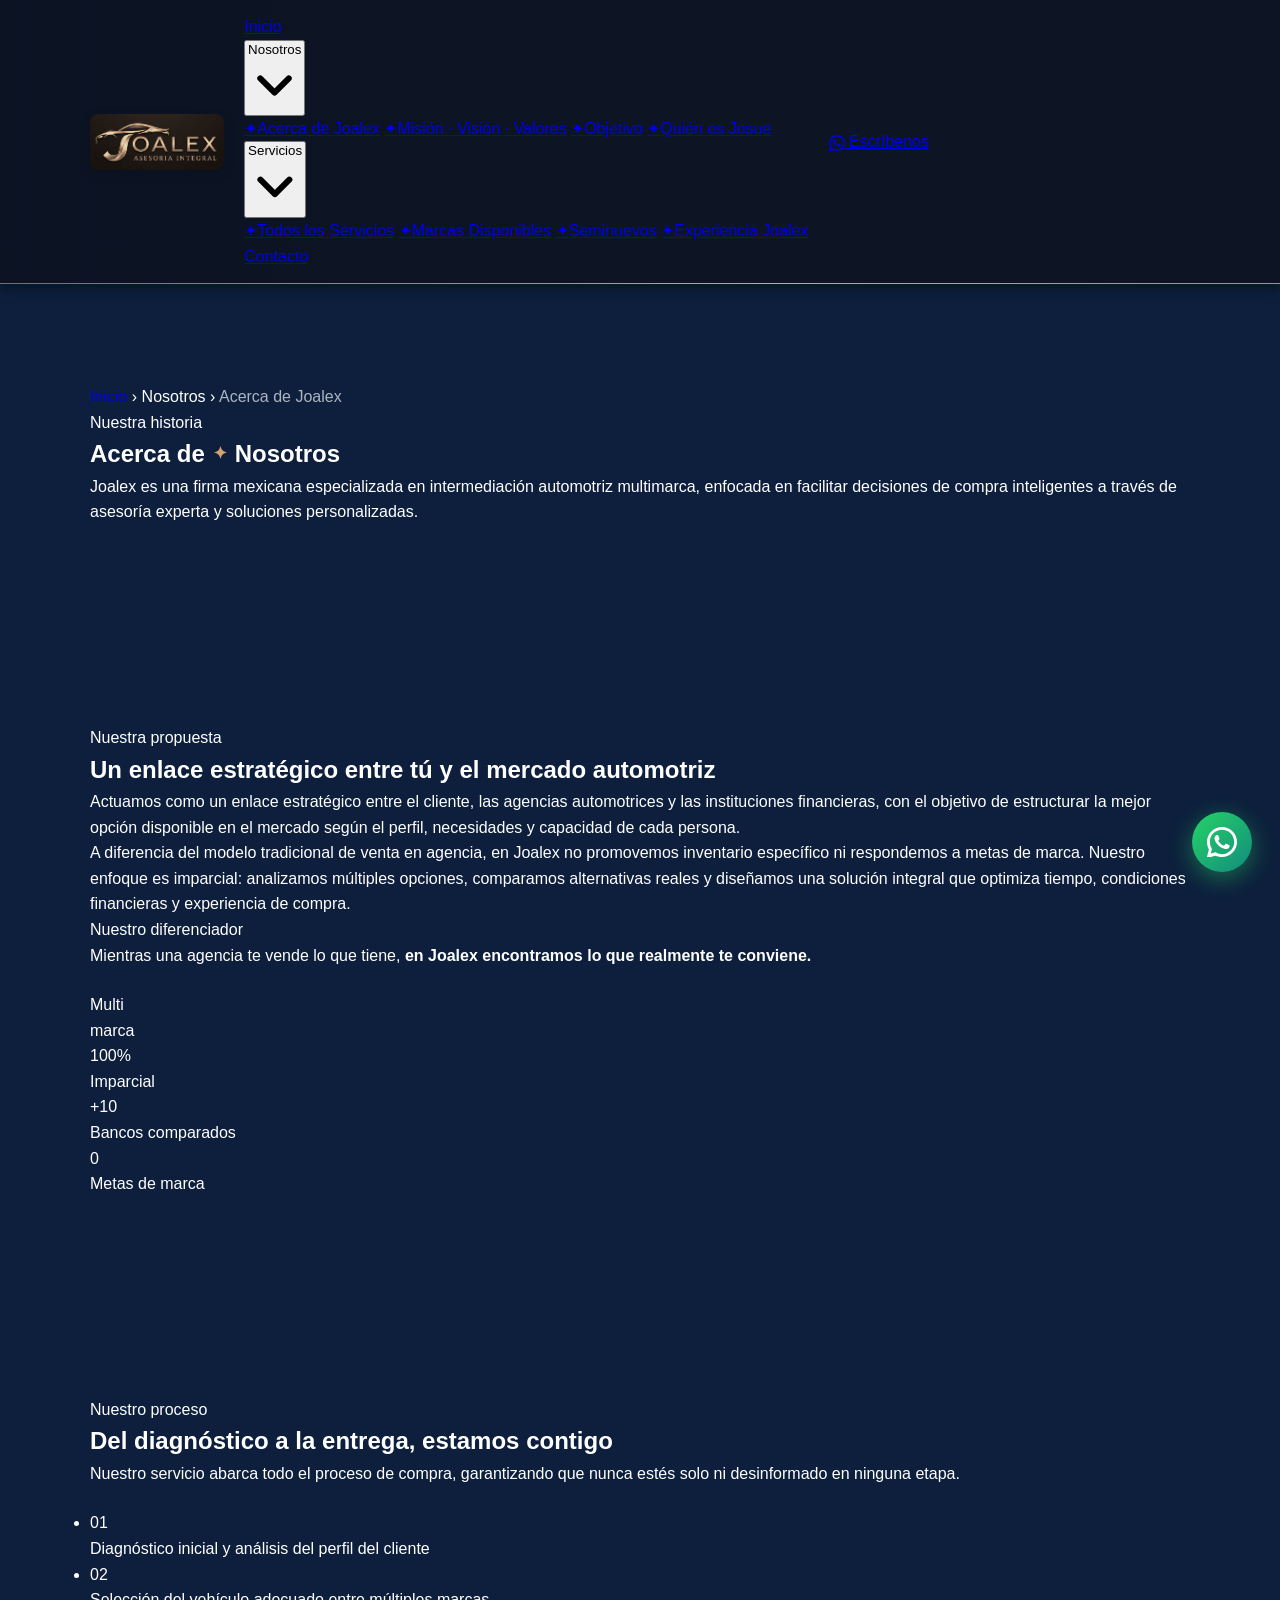
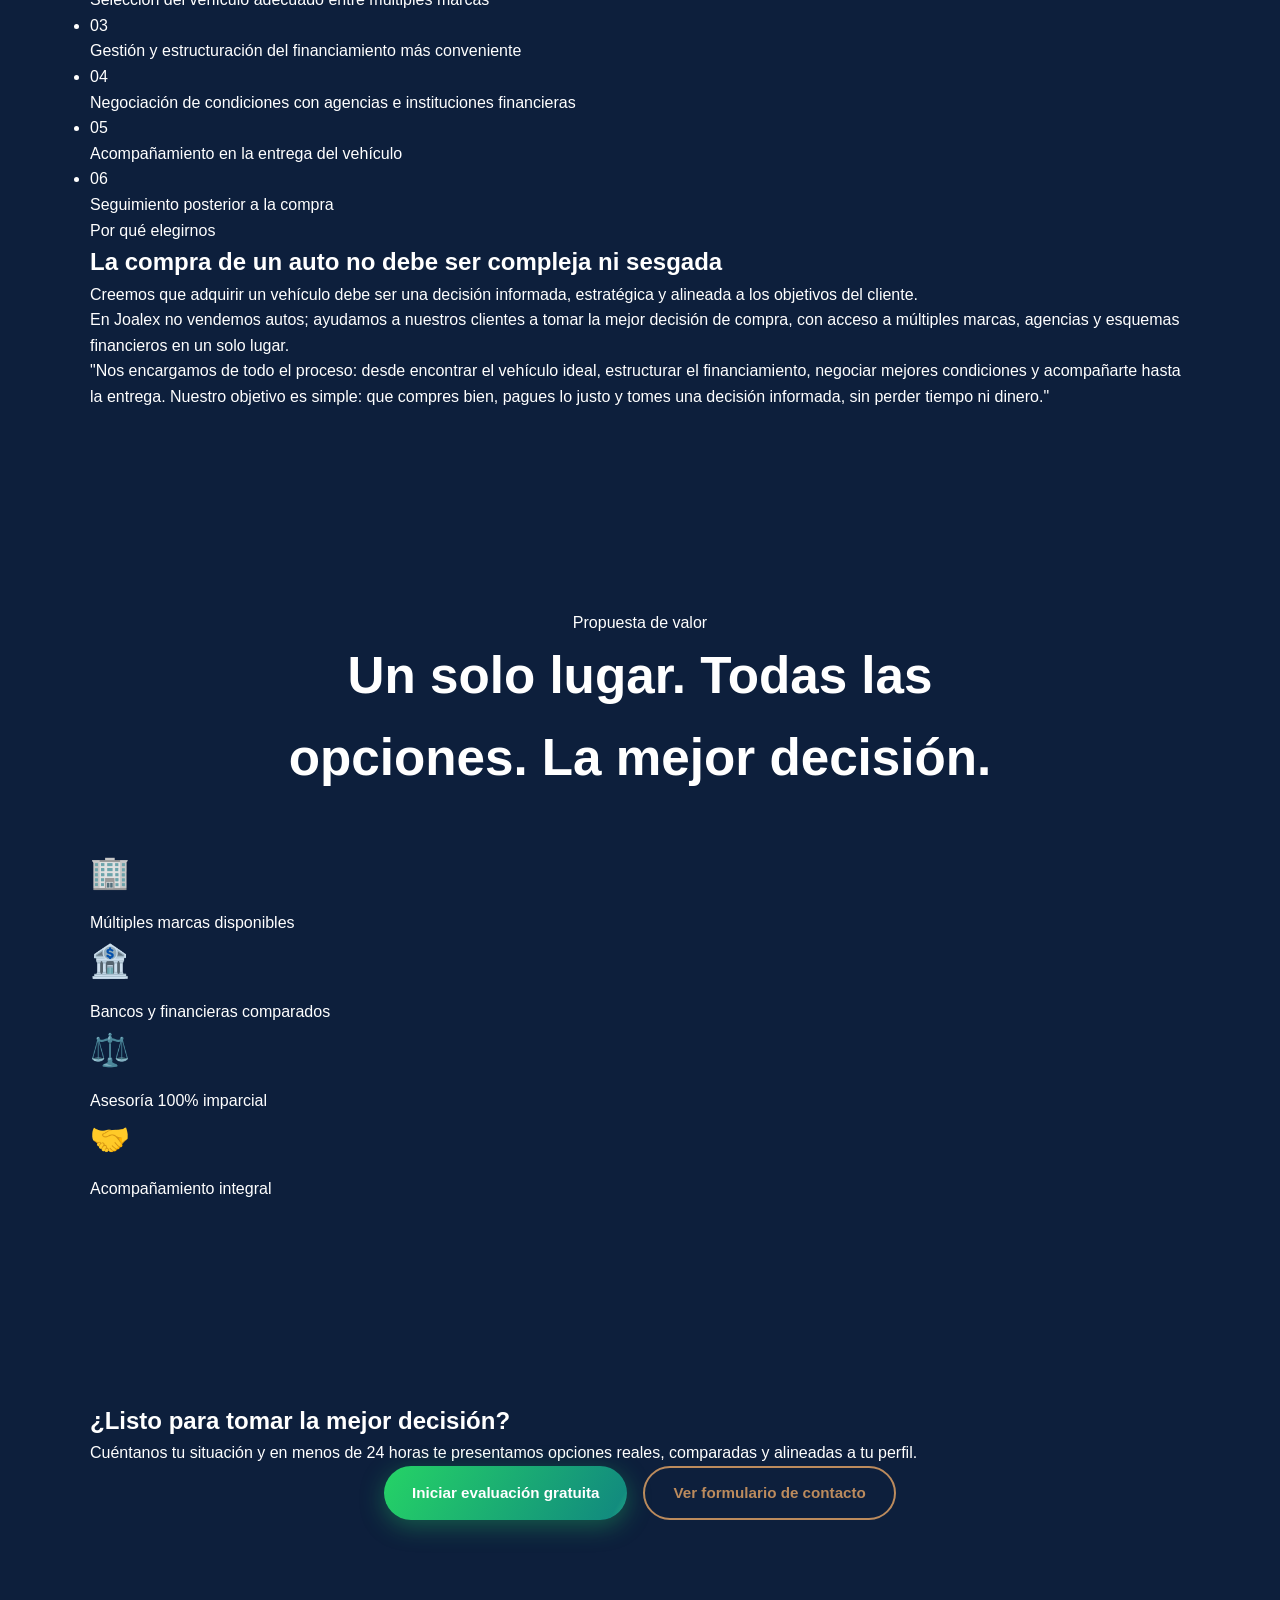
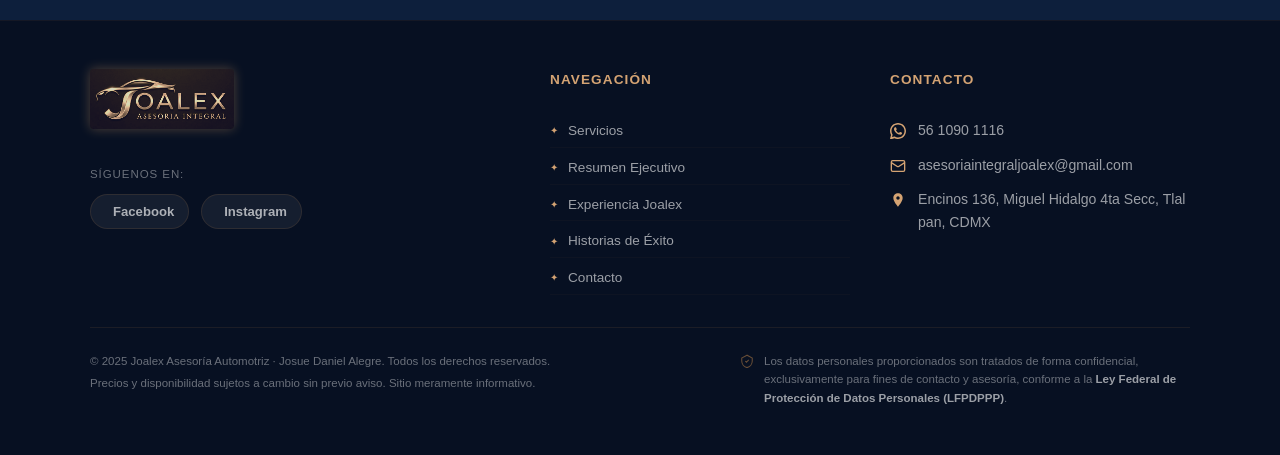
==== acerca-de.html @ 77e28020 "Versión 8" ====
﻿<!DOCTYPE html>
<html lang="es">
<head>
  <meta charset="UTF-8" />
  <meta name="viewport" content="width=device-width, initial-scale=1.0" />
  <title>Acerca de Joalex — Asesoría Automotriz Multimarca en México</title>
  <meta name="description" content="Conoce a Joalex, firma mexicana especializada en intermediación automotriz multimarca. Asesoría experta, imparcial y personalizada para comprar el auto que realmente te conviene." />
  <link rel="preconnect" href="https://fonts.googleapis.com" />
  <link rel="preconnect" href="https://fonts.gstatic.com" crossorigin />
  <link href="https://fonts.googleapis.com/css2?family=Outfit:wght@300;400;500;600;700;800;900&family=Playfair+Display:ital,wght@0,700;0,800;1,700&display=swap" rel="stylesheet" />
    <meta http-equiv="Content-Security-Policy" content="default-src 'self'; script-src 'self' 'unsafe-inline' https://fonts.googleapis.com; style-src 'self' 'unsafe-inline' https://fonts.googleapis.com; font-src 'self' https://fonts.gstatic.com; img-src 'self' data: https://wa.me https://*.fbcdn.net https://cdn.simpleicons.org; connect-src 'self' https://wa.me; frame-src 'self' https://www.google.com https://maps.google.com;">
  <meta http-equiv="X-Frame-Options" content="DENY">
  <meta http-equiv="X-Content-Type-Options" content="nosniff">
  <meta name="referrer" content="strict-origin-when-cross-origin">
  <link rel="stylesheet" href="style.css" />
  
</head>
<body>

  <!-- ===================== HEADER ===================== -->
  <header class="header">
    <div class="header-inner container">
      <div class="logo">
        <a href="index.html" class="header-logo-link">
          <img src="Logo.jpeg" alt="JOALEX Asesoría Integral" width="120" height="80"
            style="height: 56px; width: auto; object-fit: contain; display: block; filter: sepia(1) hue-rotate(-15deg) saturate(1.2) brightness(0.85) drop-shadow(0 0 4px rgba(188,139,93,0.5));"
            loading="lazy">
        </a>
      </div>
      <nav class="main-nav" id="mainNav" aria-label="Navegación principal">
        <a href="index.html" class="nav-link">Inicio</a>
        <div class="nav-dropdown-wrap">
          <button class="nav-link nav-dropdown-btn" aria-expanded="false" aria-haspopup="true">
            Nosotros <svg class="nav-arrow" viewBox="0 0 24 24" fill="none" stroke="currentColor" stroke-width="2.5" stroke-linecap="round" stroke-linejoin="round" aria-hidden="true"><polyline points="6 9 12 15 18 9"/></svg>
          </button>
          <div class="nav-dropdown-menu" role="menu">
            <a href="acerca-de.html"     class="nav-dropdown-item" role="menuitem"><span class="nav-drop-icon">✦</span>Acerca de Joalex</a>
            <a href="mision-vision.html" class="nav-dropdown-item" role="menuitem"><span class="nav-drop-icon">✦</span>Misión · Visión · Valores</a>
            <a href="objetivo.html"      class="nav-dropdown-item" role="menuitem"><span class="nav-drop-icon">✦</span>Objetivo</a>
            <a href="index.html#resumen" class="nav-dropdown-item" role="menuitem"><span class="nav-drop-icon">✦</span>Quién es Josue</a>
          </div>
        </div>
        <div class="nav-dropdown-wrap">
          <button class="nav-link nav-dropdown-btn" aria-expanded="false" aria-haspopup="true">
            Servicios <svg class="nav-arrow" viewBox="0 0 24 24" fill="none" stroke="currentColor" stroke-width="2.5" stroke-linecap="round" stroke-linejoin="round" aria-hidden="true"><polyline points="6 9 12 15 18 9"/></svg>
          </button>
          <div class="nav-dropdown-menu" role="menu">
            <a href="servicios.html"        class="nav-dropdown-item" role="menuitem"><span class="nav-drop-icon">✦</span>Todos los Servicios</a>
            <a href="index.html#marcas"     class="nav-dropdown-item" role="menuitem"><span class="nav-drop-icon">✦</span>Marcas Disponibles</a>
            <a href="index.html#seminuevos" class="nav-dropdown-item" role="menuitem"><span class="nav-drop-icon">✦</span>Seminuevos</a>
            <a href="index.html#experiencia"class="nav-dropdown-item" role="menuitem"><span class="nav-drop-icon">✦</span>Experiencia Joalex</a>
          </div>
        </div>
        <a href="servicios.html#contacto" class="nav-link">Contacto</a>
      </nav>
      <a href="https://wa.me/5215610901116?text=Hola%20Josue,%20quiero%20informes%20de%20un%20auto" class="header-wa-cta" target="_blank" rel="noopener noreferrer">
        <svg viewBox="0 0 24 24" fill="currentColor" style="width:16px;height:16px;flex-shrink:0;"><path d="M17.472 14.382c-.297-.149-1.758-.867-2.03-.967-.273-.099-.471-.148-.67.15-.197.297-.767.966-.94 1.164-.173.199-.347.223-.644.075-.297-.15-1.255-.463-2.39-1.475-.883-.788-1.48-1.761-1.653-2.059-.173-.297-.018-.458.13-.606.134-.133.298-.347.446-.52.149-.174.198-.298.298-.497.099-.198.05-.371-.025-.52-.075-.149-.669-1.612-.916-2.207-.242-.579-.487-.5-.669-.51-.173-.008-.371-.01-.57-.01-.198 0-.52.074-.792.372-.272.297-1.04 1.016-1.04 2.479 0 1.462 1.065 2.875 1.213 3.074.149.198 2.096 3.2 5.077 4.487.709.306 1.262.489 1.694.625.712.227 1.36.195 1.871.118.571-.085 1.758-.719 2.006-1.413.248-.694.248-1.289.173-1.413-.074-.124-.272-.198-.57-.347z"/><path d="M12 0C5.373 0 0 5.373 0 12c0 2.123.557 4.116 1.532 5.845L.057 23.57a.75.75 0 0 0 .916.916l5.733-1.474A11.953 11.953 0 0 0 12 24c6.627 0 12-5.373 12-12S18.627 0 12 0zm0 21.75a9.713 9.713 0 0 1-4.95-1.358l-.355-.212-3.682.946.965-3.568-.232-.368A9.717 9.717 0 0 1 2.25 12C2.25 6.615 6.615 2.25 12 2.25S21.75 6.615 21.75 12 17.385 21.75 12 21.75z"/></svg>
        Escríbenos
      </a>
      <button class="menu-toggle" id="menuToggle" aria-label="Abrir menú" aria-expanded="false"><span></span><span></span><span></span></button>
    </div>
    <nav class="mobile-nav" id="mobileNav" aria-label="Menú móvil">
      <a href="index.html" class="mobile-nav-link">Inicio</a>
      <div class="mobile-accordion">
        <button class="mobile-accordion-btn" onclick="toggleAccordion(this)" aria-expanded="false">Nosotros <span class="mobile-acc-arrow">›</span></button>
        <div class="mobile-accordion-body">
          <a href="acerca-de.html">Acerca de Joalex</a>
          <a href="mision-vision.html">Misión · Visión · Valores</a>
          <a href="objetivo.html">Objetivo</a>
          <a href="index.html#resumen">Quién es Josue</a>
        </div>
      </div>
      <div class="mobile-accordion">
        <button class="mobile-accordion-btn" onclick="toggleAccordion(this)" aria-expanded="false">Servicios <span class="mobile-acc-arrow">›</span></button>
        <div class="mobile-accordion-body">
          <a href="servicios.html">Todos los Servicios</a>
          <a href="index.html#marcas">Marcas Disponibles</a>
          <a href="index.html#seminuevos">Seminuevos</a>
          <a href="index.html#experiencia">Experiencia Joalex</a>
        </div>
      </div>
      <a href="servicios.html#contacto" class="mobile-nav-link">Contacto</a>
      <a href="https://wa.me/5215610901116" class="mobile-nav-link mobile-wa-link" target="_blank" rel="noopener noreferrer">✦ WhatsApp: 56 1090 1116</a>
    </nav>
  </header>

  <!-- ===================== PAGE HERO ===================== -->
  <section class="page-hero">
    <div class="container page-hero-inner">
      <div class="page-hero-breadcrumb">
        <a href="index.html">Inicio</a>
        <span>›</span>
        <span>Nosotros</span>
        <span>›</span>
        <span style="color:rgba(241,245,249,0.7)">Acerca de Joalex</span>
      </div>
      <span class="section-eyebrow">Nuestra historia</span>
      <h1 style="display:flex; flex-wrap:wrap; align-items:center;">Acerca de <span style="color:var(--gold-light); margin:0 8px; font-size:0.7em; vertical-align:middle;">✦</span> Nosotros</h1>
      <p class="page-hero-lead">Joalex es una firma mexicana especializada en intermediación automotriz multimarca, enfocada en facilitar decisiones de compra inteligentes a través de asesoría experta y soluciones personalizadas.</p>
    </div>
  </section>

  <!-- ===================== ¿QUIÉNES SOMOS? ===================== -->
  <section class="content-section">
    <div class="container">
      <div class="two-col">
        <div>
          <span class="content-eyebrow">Nuestra propuesta</span>
          <h2 class="content-h2">Un enlace estratégico entre tú y el mercado automotriz</h2>
          <div class="content-body">
            <p>Actuamos como un enlace estratégico entre el cliente, las agencias automotrices y las instituciones financieras, con el objetivo de estructurar la mejor opción disponible en el mercado según el perfil, necesidades y capacidad de cada persona.</p>
            <p>A diferencia del modelo tradicional de venta en agencia, en Joalex no promovemos inventario específico ni respondemos a metas de marca. Nuestro enfoque es imparcial: analizamos múltiples opciones, comparamos alternativas reales y diseñamos una solución integral que optimiza tiempo, condiciones financieras y experiencia de compra.</p>
          </div>
        </div>
        <div>
          <div class="diff-card">
            <span class="diff-label">Nuestro diferenciador</span>
            <p>Mientras una agencia te vende lo que tiene, <strong>en Joalex encontramos lo que realmente te conviene.</strong></p>
          </div>
          <div style="margin-top: 24px;">
            <div class="pillars-grid" style="grid-template-columns: 1fr 1fr; margin-top:0;">
              <div class="pillar-item"><div class="pillar-num">Multi</div><div class="pillar-label">marca</div></div>
              <div class="pillar-item"><div class="pillar-num">100%</div><div class="pillar-label">Imparcial</div></div>
              <div class="pillar-item"><div class="pillar-num">+10</div><div class="pillar-label">Bancos comparados</div></div>
              <div class="pillar-item"><div class="pillar-num">0</div><div class="pillar-label">Metas de marca</div></div>
            </div>
          </div>
        </div>
      </div>
    </div>
  </section>

  <!-- ===================== EL PROCESO ===================== -->
  <section class="content-section">
    <div class="container">
      <div class="two-col reverse">
        <div>
          <span class="content-eyebrow">Nuestro proceso</span>
          <h2 class="content-h2">Del diagnóstico a la entrega, estamos contigo</h2>
          <div class="content-body">
            <p>Nuestro servicio abarca todo el proceso de compra, garantizando que nunca estés solo ni desinformado en ninguna etapa.</p>
          </div>
          <ul class="process-list" style="margin-top: 24px;">
            <li><div class="pl-icon">01</div><div>Diagnóstico inicial y análisis del perfil del cliente</div></li>
            <li><div class="pl-icon">02</div><div>Selección del vehículo adecuado entre múltiples marcas</div></li>
            <li><div class="pl-icon">03</div><div>Gestión y estructuración del financiamiento más conveniente</div></li>
            <li><div class="pl-icon">04</div><div>Negociación de condiciones con agencias e instituciones financieras</div></li>
            <li><div class="pl-icon">05</div><div>Acompañamiento en la entrega del vehículo</div></li>
            <li><div class="pl-icon">06</div><div>Seguimiento posterior a la compra</div></li>
          </ul>
        </div>
        <div>
          <span class="content-eyebrow">Por qué elegirnos</span>
          <h2 class="content-h2">La compra de un auto no debe ser compleja ni sesgada</h2>
          <div class="content-body">
            <p>Creemos que adquirir un vehículo debe ser una decisión informada, estratégica y alineada a los objetivos del cliente.</p>
            <p>En Joalex no vendemos autos; ayudamos a nuestros clientes a tomar la mejor decisión de compra, con acceso a múltiples marcas, agencias y esquemas financieros en un solo lugar.</p>
          </div>
          <div class="highlight-box">
            <p>"Nos encargamos de todo el proceso: desde encontrar el vehículo ideal, estructurar el financiamiento, negociar mejores condiciones y acompañarte hasta la entrega. Nuestro objetivo es simple: que compres bien, pagues lo justo y tomes una decisión informada, sin perder tiempo ni dinero."</p>
          </div>
        </div>
      </div>
    </div>
  </section>

  <!-- ===================== PROPUESTA DE VALOR ===================== -->
  <section class="content-section">
    <div class="container">
      <div style="text-align:center; max-width:800px; margin: 0 auto;">
        <span class="content-eyebrow">Propuesta de valor</span>
        <h2 class="content-h2" style="font-size: clamp(2rem, 4vw, 3.2rem);">Un solo lugar. Todas las opciones. La mejor decisión.</h2>
      </div>
      <div class="pillars-grid" style="margin-top: 48px; grid-template-columns: repeat(4, 1fr);">
        <div class="pillar-item">
          <div style="font-size:2rem; margin-bottom:12px;">🏢</div>
          <div class="pillar-label">Múltiples marcas disponibles</div>
        </div>
        <div class="pillar-item">
          <div style="font-size:2rem; margin-bottom:12px;">🏦</div>
          <div class="pillar-label">Bancos y financieras comparados</div>
        </div>
        <div class="pillar-item">
          <div style="font-size:2rem; margin-bottom:12px;">⚖️</div>
          <div class="pillar-label">Asesoría 100% imparcial</div>
        </div>
        <div class="pillar-item">
          <div style="font-size:2rem; margin-bottom:12px;">🤝</div>
          <div class="pillar-label">Acompañamiento integral</div>
        </div>
      </div>
    </div>
  </section>

  <!-- ===================== CTA ===================== -->
  <section class="page-cta">
    <div class="container">
      <h2>¿Listo para tomar la mejor decisión?</h2>
      <p>Cuéntanos tu situación y en menos de 24 horas te presentamos opciones reales, comparadas y alineadas a tu perfil.</p>
      <div style="display:flex; gap:16px; justify-content:center; flex-wrap:wrap;">
        <a href="https://wa.me/5215610901116?text=Hola%20Josue,%20quiero%20evaluar%20mis%20opciones%20de%20cr%C3%A9dito" class="btn btn-primary" target="_blank" rel="noopener noreferrer">Iniciar evaluación gratuita</a>
        <a href="servicios.html#contacto" class="btn btn-secondary">Ver formulario de contacto</a>
      </div>
    </div>
  </section>

  <!-- ===================== FOOTER ===================== -->
  <footer class="footer">
    <div class="container">
      <!-- Grid principal 3 columnas -->
      <div id="footerGrid" class="footer-grid">
        <!-- Col 1: Logo + redes -->
        <div class="footer-col footer-about">
          <a href="index.html" class="footer-logo-wrap" style="display:inline-block; margin-bottom: 20px;">
            <img src="Logo.jpeg" alt="JOALEX Asesoría" class="footer-logo-img"
              style="height: 60px; width: auto; object-fit: contain; border-radius: 4px; filter: sepia(1) hue-rotate(-15deg) saturate(1.2) brightness(0.85) drop-shadow(0 0 6px rgba(188,139,93,0.4));">
          </a>
          <div class="footer-social">
            <p class="footer-label">Síguenos en:</p>
            <div class="footer-social-links">
              <a href="https://www.facebook.com/josue.alegre.142" target="_blank" rel="noopener noreferrer"
                class="social-btn facebook" title="Facebook">
                <svg viewBox="0 0 24 24" fill="currentColor">
                  <path
                    d="M24 12.073c0-6.627-5.373-12-12-12s-12 5.373-12 12c0 5.99 4.388 10.954 10.125 11.854v-8.385H7.078v-3.47h3.047V9.43c0-3.007 1.792-4.669 4.533-4.669 1.312 0 2.686.235 2.686.235v2.953H15.83c-1.491 0-1.956.925-1.956 1.874v2.25h3.328l-.532 3.47h-2.796v8.385C19.612 23.027 24 18.062 24 12.073z" />
                </svg>
                Facebook
              </a>
              <a href="https://www.instagram.com/joalex_0498?igsh=MXZ6ZXh2Y3VhcGdrOA%3D%3D" target="_blank"
                rel="noopener noreferrer" class="social-btn instagram" title="Instagram">
                <svg viewBox="0 0 24 24" fill="currentColor">
                  <path
                    d="M12 2.163c3.204 0 3.584.012 4.85.07 3.252.148 4.771 1.691 4.919 4.919.058 1.265.069 1.645.069 4.849 0 3.205-.012 3.584-.069 4.849-.149 3.225-1.664 4.771-4.919 4.919-1.266.058-1.644.07-4.85.07-3.204 0-3.584-.012-4.849-.07-3.26-.149-4.771-1.699-4.919-4.92-.058-1.265-.07-1.644-.07-4.849 0-3.204.013-3.583.07-4.849.149-3.227 1.664-4.771 4.919-4.919 1.266-.057 1.645-.069 4.849-.069zm0-2.163c-3.259 0-3.667.014-4.947.072-4.358.2-6.78 2.618-6.98 6.98-.059 1.281-.073 1.689-.073 4.948 0 3.259.014 3.668.072 4.948.2 4.358 2.618 6.78 6.98 6.98 1.281.058 1.689.072 4.948.072 3.259 0 3.668-.014 4.948-.072 4.354-.2 6.782-2.618 6.979-6.98.059-1.28.073-1.689.073-4.948 0-3.259-.014-3.667-.072-4.947-.196-4.354-2.617-6.78-6.979-6.98-1.281-.059-1.69-.073-4.949-.073zm0 5.838c-3.403 0-6.162 2.759-6.162 6.162s2.759 6.163 6.162 6.163 6.162-2.759 6.162-6.163c0-3.403-2.759-6.162-6.162-6.162zm0 10.162c-2.209 0-4-1.79-4-4 0-2.209 1.791-4 4-4s4 1.791 4 4c0 2.21-1.791 4-4 4zm6.406-11.845c-.796 0-1.441.645-1.441 1.44s.645 1.44 1.441 1.44c.795 0 1.439-.645 1.439-1.44s-.644-1.44-1.439-1.44z" />
                </svg>
                Instagram
              </a>
            </div>
          </div>
        </div>

        <!-- Col 2: Navegación rápida -->
        <div class="footer-col footer-nav">
          <h4 class="footer-title">Navegación</h4>
          <ul class="footer-links">
            <li><a href="servicios.html"><span>✦</span> Servicios</a></li>
            <li><a href="index.html#resumen"><span>✦</span> Resumen Ejecutivo</a></li>
            <li><a href="index.html#experiencia"><span>✦</span> Experiencia Joalex</a></li>
            <li><a href="index.html#testimonios"><span>✦</span> Historias de Éxito</a></li>
            <li><a href="servicios.html#contacto"><span>✦</span> Contacto</a></li>
          </ul>
        </div>

        <!-- Col 3: Contacto -->
        <div class="footer-col footer-contact">
          <h4 class="footer-title">Contacto</h4>
          <ul class="footer-contact-list">
            <li>
              <svg viewBox="0 0 24 24" fill="currentColor">
                <path
                  d="M17.472 14.382c-.297-.149-1.758-.867-2.03-.967-.273-.099-.471-.148-.67.15-.197.297-.767.966-.94 1.164-.173.199-.347.223-.644.075-.297-.15-1.255-.463-2.39-1.475-.883-.788-1.48-1.761-1.653-2.059-.173-.297-.018-.458.13-.606.134-.133.298-.347.446-.52.149-.174.198-.298.298-.497.099-.198.05-.371-.025-.52-.075-.149-.669-1.612-.916-2.207-.242-.579-.487-.5-.669-.51-.173-.008-.371-.01-.57-.01-.198 0-.52.074-.792.372-.272.297-1.04 1.016-1.04 2.479 0 1.462 1.065 2.875 1.213 3.074.149.198 2.096 3.2 5.077 4.487.709.306 1.262.489 1.694.625.712.227 1.36.195 1.871.118.571-.085 1.758-.719 2.006-1.413.248-.694.248-1.289.173-1.413-.074-.124-.272-.198-.57-.347z" />
                <path
                  d="M12 0C5.373 0 0 5.373 0 12c0 2.123.557 4.116 1.532 5.845L.057 23.57a.75.75 0 0 0 .916.916l5.733-1.474A11.953 11.953 0 0 0 12 24c6.627 0 12-5.373 12-12S18.627 0 12 0zm0 21.75a9.713 9.713 0 0 1-4.95-1.358l-.355-.212-3.682.946.965-3.568-.232-.368A9.717 9.717 0 0 1 2.25 12C2.25 6.615 6.615 2.25 12 2.25S21.75 6.615 21.75 12 17.385 21.75 12 21.75z" />
              </svg>
              <a href="https://wa.me/5215610901116?text=Hola%20Josue,%20quiero%20informes%20de%20un%20auto"
                target="_blank" rel="noopener noreferrer">56 1090 1116</a>
            </li>
            <li>
              <svg viewBox="0 0 24 24" fill="none" stroke="currentColor" stroke-width="2">
                <rect x="2" y="4" width="20" height="16" rx="2" />
                <path d="m22 7-8.97 5.7a1.94 1.94 0 0 1-2.06 0L2 7" />
              </svg>
              <a href="mailto:asesoriaintegraljoalex@gmail.com">asesoriaintegraljoalex@gmail.com</a>
            </li>
            <li>
              <svg viewBox="0 0 24 24" fill="currentColor">
                <path
                  d="M12 2C8.13 2 5 5.13 5 9c0 5.25 7 13 7 13s7-7.75 7-13c0-3.87-3.13-7-7-7zm0 9.5c-1.38 0-2.5-1.12-2.5-2.5s1.12-2.5 2.5-2.5 2.5 1.12 2.5 2.5-1.12 2.5-2.5 2.5z" />
              </svg>
              <a href="https://share.google/NDEFLMH5rmBPbDOVB" target="_blank" rel="noopener noreferrer">Encinos 136,
                Miguel Hidalgo 4ta Secc, Tlalpan, CDMX</a>
            </li>
          </ul>
        </div>
      </div>

      <!-- Barra legal inferior -->
      <div class="footer-legal-bar">
        <div class="footer-legal-info">
          <p>© 2025 Joalex Asesoría Automotriz · Josue Daniel Alegre. Todos los derechos reservados.</p>
          <p>Precios y disponibilidad sujetos a cambio sin previo aviso. Sitio meramente informativo.</p>
        </div>
        <div class="footer-privacy-box">
          <svg viewBox="0 0 24 24" fill="none" stroke="currentColor" stroke-width="1.8">
            <path d="M12 2L3 7v5c0 5.25 3.75 10.15 9 11.35C17.25 22.15 21 17.25 21 12V7L12 2z" />
            <polyline points="9 12 11 14 15 10" />
          </svg>
          <p>Los datos personales proporcionados son tratados de forma confidencial, exclusivamente para fines de
            contacto y asesoría, conforme a la <strong>Ley Federal de Protección de Datos Personales (LFPDPPP)</strong>.
          </p>
        </div>
      </div>
    </div>
  </footer>

  <a href="https://wa.me/5215610901116?text=Hola%20Josue,%20quiero%20informes%20de%20un%20auto" class="wa-float" target="_blank" rel="noopener noreferrer" title="Chatear por WhatsApp">
    <svg viewBox="0 0 24 24" fill="currentColor"><path d="M17.472 14.382c-.297-.149-1.758-.867-2.03-.967-.273-.099-.471-.148-.67.15-.197.297-.767.966-.94 1.164-.173.199-.347.223-.644.075-.297-.15-1.255-.463-2.39-1.475-.883-.788-1.48-1.761-1.653-2.059-.173-.297-.018-.458.13-.606.134-.133.298-.347.446-.52.149-.174.198-.298.298-.497.099-.198.05-.371-.025-.52-.075-.149-.669-1.612-.916-2.207-.242-.579-.487-.5-.669-.51-.173-.008-.371-.01-.57-.01-.198 0-.52.074-.792.372-.272.297-1.04 1.016-1.04 2.479 0 1.462 1.065 2.875 1.213 3.074.149.198 2.096 3.2 5.077 4.487.709.306 1.262.489 1.694.625.712.227 1.36.195 1.871.118.571-.085 1.758-.719 2.006-1.413.248-.694.248-1.289.173-1.413-.074-.124-.272-.198-.57-.347z"/><path d="M12 0C5.373 0 0 5.373 0 12c0 2.123.557 4.116 1.532 5.845L.057 23.57a.75.75 0 0 0 .916.916l5.733-1.474A11.953 11.953 0 0 0 12 24c6.627 0 12-5.373 12-12S18.627 0 12 0zm0 21.75a9.713 9.713 0 0 1-4.95-1.358l-.355-.212-3.682.946.965-3.568-.232-.368A9.717 9.717 0 0 1 2.25 12C2.25 6.615 6.615 2.25 12 2.25S21.75 6.615 21.75 12 17.385 21.75 12 21.75z"/></svg>
  </a>

  <script>
    const menuToggle = document.getElementById('menuToggle');
    const mobileNav  = document.getElementById('mobileNav');
    if (menuToggle) {
      menuToggle.addEventListener('click', function () {
        const isOpen = mobileNav.classList.toggle('open');
        menuToggle.setAttribute('aria-expanded', isOpen ? 'true' : 'false');
      });
    }
    document.addEventListener('click', function (e) {
      if (mobileNav && !mobileNav.contains(e.target) && menuToggle && !menuToggle.contains(e.target)) {
        mobileNav.classList.remove('open');
        menuToggle.setAttribute('aria-expanded', 'false');
      }
    });
    function toggleAccordion(btn) {
      const body = btn.nextElementSibling;
      const isOpen = body.classList.toggle('open');
      btn.setAttribute('aria-expanded', isOpen ? 'true' : 'false');
      document.querySelectorAll('.mobile-accordion-body.open').forEach(el => {
        if (el !== body) { el.classList.remove('open'); el.previousElementSibling.setAttribute('aria-expanded','false'); }
      });
    }
    // Reveal on scroll
    const revealObserver = new IntersectionObserver((entries) => {
      entries.forEach(entry => { if (entry.isIntersecting) { entry.target.classList.add('visible'); revealObserver.unobserve(entry.target); } });
    }, { threshold: 0.1 });
    document.querySelectorAll('.reveal, .reveal-left, .reveal-right, .pillar-item, .process-list li').forEach(el => revealObserver.observe(el));
  </script>
</body>
</html>
---- style.css ----
/* =============================================
   JOALEX - Asesoría Integral | style.css
   ============================================= */

*, *::before, *::after { box-sizing: border-box; margin: 0; padding: 0; }

:root {
  /* ── Brushed Gold / Copper Palette ── */
  --gold: #BC8B5D;              /* Brushed Gold Base */
  --gold-light: #D4A373;        /* Bright Copper */
  --gold-dark: #916840;         /* Antique Bronze */
  --gold-bright: #F7D5B0;       /* Soft Highlight Spark */
  --gold-champagne: #C89F70;    /* Warm Gold */
  --gold-deep: #61462E;         /* Dark Bronze Anchor */

  /* ── Brushed Gold Gradients ── */
  --grad-gold: linear-gradient(90deg, #916840 0%, #BC8B5D 40%, #D4A373 60%, #BC8B5D 100%);
  --grad-gold-v: linear-gradient(135deg, #61462E 0%, #916840 35%, #BC8B5D 65%, #D4A373 100%);
  --grad-gold-text: linear-gradient(90deg, #916840 0%, #D4A373 40%, #BC8B5D 70%, #916840 100%);
  --grad-gold-border: linear-gradient(135deg, rgba(188,139,93,0.9) 0%, rgba(212,163,115,0.4) 50%, rgba(145,104,64,0.1) 100%);

  /* ── Dark Backgrounds (Oyster Navy) ── */
  --cream: #091221;       /* Steel Blue / Naval */
  --cream-dark: #060c16;  /* Deepest Oyster */
  --dark: #101c30;        /* Soft Steel Navy */
  --dark-2: #16243e;      /* Midnight Steel */

  /* ── Text ── */
  --text: #F1F5F9;
  --text-light: rgba(241,245,249,0.7);
  --white: #FFFFFF;

  /* ── Branded Colors ── */
  --wa-green: #25D366;
  --wa-dark: #128C7E;
  --fb-blue: #1877F2;
  --fb-dark: #0C5FCF;

  /* ── Shadows & Copper Glows ── */
  --shadow-sm: 0 4px 12px rgba(0,0,0,0.4);
  --shadow-md: 0 8px 32px rgba(0,0,0,0.5);
  --shadow-lg: 0 20px 60px rgba(0,0,0,0.6);
  --glow-gold-sm: 0 0 18px rgba(188,139,93,0.25);
  --glow-gold-md: 0 0 36px rgba(188,139,93,0.35);
  --glow-gold-lg: 0 0 64px rgba(188,139,93,0.2);

  --radius: 16px;
  --radius-sm: 10px;
}

/* ===================== GLOBAL ===================== */
html, body { 
  margin: 0;
  padding: 0;
  width: 100%;
  overflow-x: hidden;
  box-sizing: border-box;
}

html { 
  scroll-behavior: smooth; 
}

body {
  font-family: 'Outfit', sans-serif;
  background-color: #060c16;
  background-image: 
    radial-gradient(circle at 85% 10%, rgba(188, 139, 93, 0.08) 0%, transparent 50%),
    radial-gradient(circle at 15% 80%, rgba(37, 211, 102, 0.02) 0%, transparent 40%),
    radial-gradient(circle at 50% 50%, rgba(16, 28, 48, 0.5) 0%, transparent 80%),
    radial-gradient(ellipse at top center, #101c30 0%, #060c16 100%);
  background-attachment: fixed;
  color: var(--text);
  line-height: 1.6;
  -webkit-font-smoothing: antialiased;
}

.container {
  max-width: 1180px;
  margin: 0 auto;
  padding: 0 24px;
}

/* ---- SVG Icons ---- */
svg { display: inline-block; vertical-align: middle; }

/* ===================== HEADER ===================== */
.header {
  position: sticky;
  top: 0;
  z-index: 100;
  background: rgba(7, 16, 34, 0.95);
  backdrop-filter: blur(16px);
  -webkit-backdrop-filter: blur(16px);
  border-bottom: 1px solid rgba(165, 142, 94, 0.15);
  box-shadow: var(--shadow-sm);
}

.header-inner {
  display: flex;
  align-items: center;
  gap: 20px;
  padding-top: 14px;
  padding-bottom: 14px;
}

.logo {
  display: flex;
  align-items: center;
  gap: 10px;
  text-decoration: none;
  flex-shrink: 0;
}

.badge-logo {
  display: flex;
  flex-direction: column;
  align-items: center;
  justify-content: center;
  width: 70px;
  height: 70px;
  border-radius: 50%;
  border: 1.5px solid var(--gold);
  background: transparent;
  text-align: center;
  box-shadow: inset 0 0 0 2px rgba(188,139,93,0.15);
  transition: transform 0.3s ease, box-shadow 0.3s ease;
  flex-shrink: 0;
  text-decoration: none;
  padding: 4px;
}

.badge-logo:hover {
  transform: scale(1.05);
  box-shadow: inset 0 0 0 2px rgba(188,139,93,0.4), 0 4px 12px rgba(0,0,0,0.1);
}

.badge-j {
  font-size: 1.6rem;
  font-weight: 900;
  color: var(--gold);
  line-height: 1;
  font-family: Georgia, serif;
  font-style: italic;
  margin-bottom: 3px;
}

.badge-name {
  font-size: 0.6rem;
  font-weight: 800;
  color: white;
  letter-spacing: 0.5px;
  line-height: 1;
  margin-bottom: 2px;
}

.badge-sub {
  font-size: 0.35rem;
  font-weight: 700;
  color: var(--gold-dark);
  text-transform: uppercase;
  letter-spacing: 0.5px;
  line-height: 1;
}

.header-contact {
  display: flex;
  align-items: center;
  gap: 18px;
  margin-left: auto;
  flex-wrap: wrap;
}

.header-link {
  display: flex;
  align-items: center;
  gap: 6px;
  font-size: 0.82rem;
  color: var(--text-light);
  text-decoration: none;
  font-weight: 500;
  transition: color 0.2s;
}
.header-link svg { width: 16px; height: 16px; }
.header-link:hover { color: var(--gold); }

.header-location {
  display: flex;
  align-items: center;
  gap: 6px;
  font-size: 0.82rem;
  color: var(--text-light);
  font-weight: 500;
}
.header-location svg { width: 14px; height: 14px; }

.menu-toggle {
  display: none;
  flex-direction: column;
  gap: 5px;
  background: none;
  border: none;
  cursor: pointer;
  padding: 4px;
  margin-left: auto;
}
.menu-toggle span {
  display: block;
  width: 24px;
  height: 2px;
  background: var(--gold);
  border-radius: 2px;
  transition: 0.3s;
}

.mobile-nav {
  display: none;
  flex-direction: column;
  background: var(--cream);
  border-top: 1px solid rgba(145,104,64,0.15);
  padding: 12px 24px 20px;
  gap: 4px;
}
.mobile-nav.open { display: flex; }
.mobile-nav a {
  padding: 10px 0;
  color: var(--text);
  text-decoration: none;
  font-weight: 600;
  font-size: 1rem;
  border-bottom: 1px solid rgba(145,104,64,0.1);
}

/* ===================== BUTTONS ===================== */
.btn {
  display: inline-flex;
  align-items: center;
  gap: 8px;
  padding: 13px 28px;
  border-radius: 50px;
  font-size: 0.95rem;
  font-weight: 700;
  text-decoration: none;
  cursor: pointer;
  border: none;
  transition: all 0.25s ease;
  font-family: 'Outfit', sans-serif;
  white-space: nowrap;
}

.btn svg { width: 18px; height: 18px; }

@keyframes shimmerBtn {
  0%   { background-position: -200% center; }
  100% { background-position: 200% center; }
}

.btn-primary {
  background: linear-gradient(120deg, var(--wa-green) 0%, var(--wa-dark) 40%, #5af697 50%, var(--wa-dark) 60%, var(--wa-green) 100%);
  background-size: 250% auto;
  color: white;
  box-shadow: 0 6px 24px rgba(37,211,102,0.35);
  animation: shimmerBtn 4s linear infinite;
}
.btn-primary:hover {
  transform: translateY(-2px);
  box-shadow: 0 10px 32px rgba(37,211,102,0.55);
}

.btn-secondary {
  background: transparent;
  color: var(--gold);
  border: 2px solid var(--gold);
}
.btn-secondary:hover {
  background: var(--gold);
  color: white;
  transform: translateY(-2px);
}

.btn-full { width: 100%; justify-content: center; }

.btn-call {
  background: linear-gradient(120deg, var(--gold-light) 0%, var(--gold-dark) 40%, #fffcb0 50%, var(--gold-dark) 60%, var(--gold-light) 100%);
  background-size: 250% auto;
  color: var(--cream-dark);
  font-weight: 800;
  box-shadow: 0 6px 24px rgba(188,139,93,0.35);
  position: relative;
  overflow: visible;
  animation: shimmerBtn 4.5s linear infinite;
}
.btn-call:hover {
  transform: translateY(-2px);
  box-shadow: 0 10px 32px rgba(188,139,93,0.5);
  color: var(--cream-dark);
}
.btn-call svg { width: 18px; height: 18px; }

.call-pulse {
  position: absolute;
  inset: -3px;
  border-radius: 50px;
  border: 2px solid var(--gold-light);
  animation: callRing 2s ease-out infinite;
  pointer-events: none;
}

@keyframes callRing {
  0%   { transform: scale(1);   opacity: 0.7; }
  100% { transform: scale(1.18); opacity: 0; }
}

/* --- Call Dropdown --- */
.call-dropdown {
  position: relative;
  display: inline-block;
}

.call-menu {
  position: absolute;
  top: calc(100% + 14px);
  left: 50%;
  transform: translateX(-50%) translateY(-10px);
  background: #ffffff;
  border: 2px solid var(--gold);
  border-radius: 18px;
  padding: 4px;
  min-width: 210px;
  display: flex;
  flex-direction: column;
  opacity: 0;
  visibility: hidden;
  transition: all 0.3s cubic-bezier(0.4, 0, 0.2, 1);
  box-shadow: 0 15px 35px rgba(0,0,0,0.2);
  z-index: 1000;
}

.call-menu.active {
  opacity: 1;
  visibility: visible;
  transform: translateX(-50%) translateY(0);
}

.call-menu::after {
  content: '';
  position: absolute;
  bottom: 100%;
  left: 50%;
  transform: translateX(-50%);
  border: 8px solid transparent;
  border-bottom-color: var(--gold);
}

.call-menu-item {
  display: flex;
  align-items: center;
  gap: 12px;
  padding: 10px 14px;
  text-decoration: none;
  border-radius: 10px;
  transition: all 0.25s;
  color: #1a202c;
}

.call-menu-item:hover {
  background: rgba(165, 142, 94, 0.08);
}

.call-menu-icon {
  width: 32px;
  height: 32px;
  border-radius: 8px;
  display: flex;
  align-items: center;
  justify-content: center;
  flex-shrink: 0;
}

.call-menu-text {
  display: flex;
  flex-direction: column;
}

.call-menu-text strong {
  font-size: 0.65rem;
  text-transform: uppercase;
  letter-spacing: 0.04em;
  color: #718096;
  margin-bottom: 0px;
}

.call-menu-text span {
  font-size: 1.0rem;
  font-weight: 800;
  color: #0f172a;
}

.call-menu-divider {
  height: 1px;
  background: rgba(165, 142, 94, 0.1);
  margin: 2px 10px;
}

@media (max-width: 768px) {
  .call-menu { min-width: 220px; }
}

.btn-active {
  transform: scale(0.96);
  background: var(--gold-dark) !important;
}

/* ===================== SECTIONS ===================== */
.section-header { text-align: center; margin-bottom: 56px; }

.section-title {
  font-family: 'Playfair Display', serif;
  font-size: clamp(2rem, 4.5vw, 3rem);
  font-weight: 700;
  color: white;
  margin-bottom: 12px;
  letter-spacing: -0.01em;
}

.section-subtitle {
  font-size: clamp(0.92rem, 1.5vw + 0.3rem, 1.08rem);
  color: rgba(255,255,255,0.72);
  max-width: 580px;
  margin: 0 auto;
  line-height: 1.7;
}

section { padding: clamp(48px, 8vw, 100px) 0; }

/* ===================== HERO ===================== */
.hero {
  position: relative;
  overflow: hidden;
  padding: 140px 0 120px;
  background: var(--dark);
  color: white;
}

.hero-bg {
  position: absolute;
  inset: 0;
  z-index: 0;
}

.hero-overlay {
  position: absolute;
  inset: 0;
  background: linear-gradient(135deg, rgba(12,26,54,0.92) 0%, rgba(12,26,54,0.65) 100%);
  z-index: 1;
}

.hero-inner {
  display: flex;
  flex-direction: column;
  align-items: center;
  justify-content: center;
  text-align: center;
  position: relative;
  z-index: 2;
}

.hero-badge {
  display: inline-flex;
  align-items: center;
  gap: 10px;
  background: rgba(145,104,64,0.08);
  border: 1px solid transparent;
  background-clip: padding-box;
  position: relative;
  font-size: 0.88rem;
  font-weight: 700;
  letter-spacing: 0.08em;
  text-transform: uppercase;
  padding: 8px 24px;
  border-radius: 50px;
  margin-top: 12px;
  margin-bottom: 28px;
  /* Gradient text */
  background: linear-gradient(90deg, var(--gold-dark) 0%, var(--gold) 50%, var(--gold-light) 100%);
  -webkit-background-clip: text;
  -webkit-text-fill-color: transparent;
  background-clip: text;
  /* Gradient border via outline trick */
  box-shadow: 0 0 0 1px rgba(145,104,64,0.4);
}

.hero-title {
  font-family: 'Playfair Display', serif;
  font-size: clamp(3rem, 6vw, 4.8rem);
  font-weight: 700;
  color: white;
  line-height: 1.05;
  letter-spacing: -0.02em;
  margin-bottom: 20px;
}

.hero-name-accent {
  font-family: 'Playfair Display', serif;
  background: linear-gradient(90deg, var(--gold-light) 0%, #fffadb 50%, var(--gold) 100%);
  -webkit-background-clip: text;
  -webkit-text-fill-color: transparent;
  background-clip: text;
  font-style: italic;
  display: inline-block;
  position: relative;
  font-size: clamp(3rem, 7.5vw, 5.6rem);
  line-height: 1;
  letter-spacing: -0.04em;
}

/* J inicial dorada al estilo del logo */
.hero-name-j {
  color: var(--gold);
  -webkit-text-fill-color: var(--gold);
  font-size: 1.15em;
  display: inline-block;
  line-height: 1;
}

/* Secuencia de aparición para Josue Daniel Alegre */
.hero-seq-word {
  opacity: 0;
  display: inline-block;
  transform: translateY(15px);
  animation: heroSeqFadeUp 0.9s cubic-bezier(0.22, 1, 0.36, 1) forwards;
  animation-delay: calc(0.3s + var(--seq-delay, 0s));
}

@keyframes heroSeqFadeUp {
  from { opacity: 0; transform: translateY(15px); }
  to { opacity: 1; transform: translateY(0); }
}

/* Línea decorativa marca dorado completo */
.hero-name-brand-line {
  display: block;
  width: 72px;
  height: 3px;
  background: linear-gradient(90deg, var(--gold-dark), var(--gold), var(--gold-light));
  border-radius: 2px;
  margin: 10px auto 20px;
}

.hero-subtitle {
  font-size: clamp(0.98rem, 1.5vw + 0.4rem, 1.18rem);
  color: rgba(255,255,255,0.85);
  line-height: 1.7;
  margin-bottom: 32px;
  max-width: 520px;
}

.hero-tags {
  display: flex;
  flex-wrap: wrap;
  gap: 10px;
  margin-bottom: 36px;
}

.tag {
  background: rgba(255,255,255,0.08);
  color: white;
  font-size: 0.82rem;
  font-weight: 600;
  padding: 6px 16px;
  border-radius: 50px;
  border: 1px solid rgba(255,255,255,0.15);
  backdrop-filter: blur(4px);
  -webkit-backdrop-filter: blur(4px);
}

.hero-ctas {
  display: flex;
  gap: 14px;
  flex-wrap: wrap;
  margin-bottom: 28px;
}

.hero-note {
  font-size: 0.88rem;
  color: var(--text-light);
  max-width: 420px;
  line-height: 1.7;
}

/* Hero card */
.hero-visual { display: flex; justify-content: center; }

.hero-card {
  background: rgba(18, 40, 76, 0.45);
  backdrop-filter: blur(16px);
  -webkit-backdrop-filter: blur(16px);
  border-radius: 24px;
  padding: 40px;
  box-shadow: 0 24px 48px rgba(0,0,0,0.4);
  border: 1px solid rgba(255,255,255,0.15);
  width: 100%;
  max-width: 440px;
  animation: floatCard 6s ease-in-out infinite;
  color: white;
}

@keyframes floatCard {
  0%, 100% { transform: translateY(0); }
  50% { transform: translateY(-12px); }
}

.hero-avatar {
  display: flex;
  justify-content: center;
  margin-bottom: 24px;
}

.avatar-initials {
  width: 88px;
  height: 88px;
  border-radius: 50%;
  background: linear-gradient(135deg, var(--gold-light), var(--gold-dark));
  display: flex;
  align-items: center;
  justify-content: center;
  font-size: 2rem;
  font-weight: 800;
  color: white;
  box-shadow: 0 8px 28px rgba(145,104,64,0.35);
  letter-spacing: 0.05em;
  border: 3px solid rgba(255,255,255,0.2);
}

.hero-stats {
  display: grid;
  grid-template-columns: repeat(2, 1fr);
  gap: 16px;
  margin-bottom: 30px;
  padding-bottom: 30px;
  border-bottom: 1px solid rgba(255,255,255,0.15);
}

.stat { text-align: center; }
.stat-num { display: block; font-size: 1.6rem; font-weight: 800; color: var(--gold-light); }
.stat-label { font-size: 0.75rem; color: rgba(255,255,255,0.7); font-weight: 600; text-transform: uppercase; letter-spacing: 0.05em; margin-top: 4px; }

.offer-list h3 {
  font-size: 0.85rem;
  font-weight: 700;
  text-transform: uppercase;
  letter-spacing: 0.08em;
  color: var(--gold-light);
  margin-bottom: 16px;
}

.offer-list ul { list-style: none; display: flex; flex-direction: column; gap: 12px; }

.offer-list li {
  display: flex;
  align-items: flex-start;
  gap: 12px;
  font-size: 0.95rem;
  color: rgba(255,255,255,0.9);
  font-weight: 500;
}

.check {
  color: var(--wa-green);
  font-weight: 800;
  font-size: 1rem;
  flex-shrink: 0;
  margin-top: 1px;
}

/* ===================== MARCAS ===================== */
.marcas {
  background: var(--cream-dark);
  border-top: 1px solid rgba(145,104,64,0.1);
  border-bottom: 1px solid rgba(145,104,64,0.1);
}

.marcas-grid {
  display: grid;
  grid-template-columns: repeat(5, 1fr);
  gap: 16px;
}

.marca-card {
  display: flex;
  flex-direction: column;
  align-items: center;
  gap: 10px;
  padding: 22px 14px 18px;
  background: rgba(255, 255, 255, 0.03);
  backdrop-filter: blur(16px);
  -webkit-backdrop-filter: blur(16px);
  border: 1px solid rgba(145,104,64,0.15);
  border-radius: var(--radius);
  text-decoration: none;
  color: white;
  transition: all 0.25s ease;
  cursor: pointer;
  opacity: 0;
  transform: translateY(16px);
}

.marca-card.visible {
  opacity: 1;
  transform: translateY(0);
  transition: opacity 0.5s ease, transform 0.5s ease, box-shadow 0.25s ease, border-color 0.25s ease;
}

.marca-card:hover {
  border-color: var(--gold-light);
  box-shadow: 0 8px 28px rgba(145,104,64,0.15), 0 0 16px rgba(188,139,93,0.1);
  transform: translateY(-4px) !important;
  background: rgba(255, 255, 255, 0.06);
}

.marca-logo {
  width: 64px;
  height: 64px;
  border-radius: 14px;
  overflow: hidden;
  flex-shrink: 0;
}

.marca-logo svg { width: 100%; height: 100%; }

.marca-name {
  font-size: 0.85rem;
  font-weight: 700;
  color: white;
  text-align: center;
}

.marca-url {
  font-size: 0.68rem;
  color: var(--gold);
  font-weight: 500;
  text-align: center;
  opacity: 0;
  transition: opacity 0.2s;
}

.marca-card:hover .marca-url { opacity: 1; }

/* ===================== SERVICIOS ===================== */
.servicios { background: var(--dark); }

.servicios-grid {
  display: grid;
  grid-template-columns: repeat(3, 1fr);
  gap: 24px;
}

/* ── Flip Card 3D ── */
.flip-card {
  perspective: 1200px;
  min-height: 160px;
  transition: min-height 0.4s cubic-bezier(0.4, 0.2, 0.2, 1);
  align-self: start;
}

.flip-inner {
  position: relative;
  width: 100%;
  height: 100%;
  min-height: 160px;
  transform-style: preserve-3d;
  transition: transform 0.6s cubic-bezier(0.4, 0.2, 0.2, 1), min-height 0.4s cubic-bezier(0.4, 0.2, 0.2, 1);
}

.flip-card:hover {
  min-height: 360px;
}

.flip-card:hover .flip-inner {
  transform: rotateY(180deg);
  min-height: 360px;
}

.flip-front,
.flip-back {
  position: absolute;
  inset: 0;
  backface-visibility: hidden;
  -webkit-backface-visibility: hidden;
  border-radius: var(--radius);
}

.flip-front {
  display: flex !important;
  flex-direction: column;
  align-items: center;
  justify-content: center;
  text-align: center;
  gap: 16px;
  padding: 36px 28px;
}

.flip-back {
  transform: rotateY(180deg);
  display: flex !important;
  flex-direction: column;
  justify-content: center;
  padding: 24px 22px;
  overflow: hidden;
}

.flip-front-icon {
  width: 88px;
  height: 88px;
  border-radius: 22px;
  background: rgba(145,104,64,0.15);
  border: 1.5px solid rgba(188,139,93,0.3);
  display: flex;
  align-items: center;
  justify-content: center;
  box-shadow: 0 8px 28px rgba(145,104,64,0.15);
  transition: transform 0.3s ease;
}
.flip-front-icon svg {
  width: 44px;
  height: 44px;
  stroke: var(--gold-light);
}
.flip-card:hover .flip-front-icon {
  transform: scale(1.08);
}

.flip-front-title {
  font-size: 1.25rem;
  font-weight: 800;
  color: var(--gold-light);
  line-height: 1.25;
  margin: 0;
}

.flip-hint {
  font-size: 0.73rem;
  color: rgba(255,255,255,0.4);
  font-weight: 500;
  letter-spacing: 0.03em;
  margin-top: 4px;
}

/* Override: las caras del flip no participan en la animación de entrada */
.flip-front.servicio-card,
.flip-front.servicio-card.visible {
  opacity: 1 !important;
  transform: none !important;
}

.flip-back.servicio-card,
.flip-back.servicio-card.visible {
  opacity: 1 !important;
  transform: rotateY(180deg) !important;
}

/* El flip-inner sí hace el giro al hacer hover */
.flip-card:hover .flip-front.servicio-card {
  transform: none !important;
}
.flip-card:hover .flip-back.servicio-card {
  transform: rotateY(180deg) !important;
}

.servicio-card {
  background: rgba(255, 255, 255, 0.02);
  backdrop-filter: blur(24px);
  -webkit-backdrop-filter: blur(24px);
  border-radius: var(--radius);
  padding: 36px 28px;
  border-top: 1px solid rgba(255,255,255,0.08);
  border-left: 1px solid rgba(255,255,255,0.03);
  border-right: 1px solid rgba(0,0,0,0.2);
  border-bottom: 1px solid rgba(0,0,0,0.4);
  box-shadow: 0 10px 40px rgba(0,0,0,0.4), inset 0 0 20px rgba(255,255,255,0.01);
  transition: all 0.4s ease;
  opacity: 0;
}

.servicio-card.visible {
  opacity: 1;
  transition: opacity 0.5s ease, box-shadow 0.4s ease, border-color 0.4s ease;
}

.servicio-card:hover {
  box-shadow: 0 20px 50px rgba(0,0,0,0.6), 0 0 30px rgba(188,139,93,0.12), inset 0 0 20px rgba(255,255,255,0.04);
  border-top: 1px solid rgba(188,139,93,0.5);
  background: rgba(255, 255, 255, 0.04);
}

.servicio-card.featured {
  background: linear-gradient(135deg, rgba(30,41,59,0.5) 0%, rgba(15,23,42,0.8) 100%);
  border-top-color: rgba(188,139,93,0.3);
  color: white;
}

.servicio-icon {
  width: 56px;
  height: 56px;
  border-radius: 14px;
  display: flex;
  align-items: center;
  justify-content: center;
  margin-bottom: 20px;
  background: rgba(145,104,64,0.1);
}

.servicio-icon svg { width: 26px; height: 26px; stroke: var(--gold); }

.servicio-card.featured .servicio-icon { background: rgba(145,104,64,0.2); }

.servicio-card h3 {
  font-size: 1.15rem;
  font-weight: 700;
  color: white;
  margin-bottom: 12px;
}

.servicio-card.featured h3 { color: var(--gold-light); }

.servicio-card p {
  font-size: 0.92rem;
  color: rgba(255,255,255,0.7);
  line-height: 1.7;
  margin-bottom: 20px;
}

.servicio-card.featured p { color: rgba(255,255,255,0.72); }

.servicio-tags {
  display: flex;
  flex-wrap: wrap;
  gap: 6px;
}

.servicio-tags span {
  font-size: 0.73rem;
  font-weight: 600;
  padding: 4px 12px;
  border-radius: 50px;
  background: rgba(145,104,64,0.09);
  color: var(--gold-dark);
  border: 1px solid rgba(145,104,64,0.2);
}

.servicio-card.featured .servicio-tags span {
  background: rgba(145,104,64,0.2);
  color: var(--gold-light);
  border-color: rgba(145,104,64,0.35);
}

/* ===================== RESUMEN ===================== */
.visual-section {
  background: var(--dark);
  overflow: hidden;
}

.resumen-grid-visual {
  display: grid;
  grid-template-columns: 0.8fr 1.2fr;
  gap: 60px;
  align-items: stretch;
}

.resumen-image-wrapper {
  position: relative;
  border-radius: 20px;
  overflow: hidden;
  box-shadow: var(--shadow-lg);
  width: 100%;
  height: 100%;
  margin: 0;
}

.resumen-image-wrapper::after {
  content: '';
  position: absolute;
  inset: 0;
  border: 1px solid rgba(255,255,255,0.3);
  border-radius: 20px;
  z-index: 2;
  pointer-events: none;
}

.resumen-img {
  width: 100%;
  height: 100%;
  object-fit: cover;
  transition: transform 0.7s ease;
  image-rendering: -webkit-optimize-contrast;
  image-rendering: high-quality;
  display: block;
}

.img-crossfade {
  position: absolute;
  top: 0;
  left: 0;
  z-index: 1;
  animation: fader 10s ease-in-out infinite;
}

@keyframes fader {
  0%, 40% { opacity: 0; }
  50%, 90% { opacity: 1; }
  100% { opacity: 0; }
}

.resumen-img:hover {
  transform: scale(1.05);
}

.align-left {
  text-align: left;
}

.resumen-text-content .section-header {
  margin-bottom: 30px;
}

.minimal-card {
  background: rgba(255, 255, 255, 0.03);
  backdrop-filter: blur(16px);
  -webkit-backdrop-filter: blur(16px);
  border-radius: 20px;
  padding: 40px;
  box-shadow: var(--shadow-sm);
  border: 1px solid rgba(145,104,64,0.15);
}

.minimal-card h3 {
  display: flex;
  align-items: center;
  gap: 10px;
  font-size: 1.1rem;
  font-weight: 700;
  color: var(--gold-light);
  margin-bottom: 18px;
}

.minimal-card p { font-size: 0.95rem; color: rgba(255,255,255,0.7); line-height: 1.75; margin-bottom: 14px; }

.icon-gold {
  color: var(--gold);
  stroke: var(--gold);
  width: 24px;
  height: 24px;
}

.mt-4 { margin-top: 24px !important; }
.text-center { text-align: center !important; }

.habilidades { list-style: none; display: flex; flex-direction: column; gap: 10px; }
.habilidades li { display: flex; align-items: center; gap: 10px; font-size: 0.95rem; color: rgba(255,255,255,0.85); }
.check-gold { color: var(--gold); font-size: 0.9rem; }

.commitment-box {
  padding: 18px 20px;
  background: linear-gradient(135deg, rgba(145,104,64,0.15), rgba(145,104,64,0.05));
  border-left: 3px solid var(--gold);
  border-radius: 0 12px 12px 0;
  font-size: 0.9rem;
  color: rgba(255,255,255,0.9);
  font-style: italic;
  line-height: 1.7;
}

/* ===================== EXPERIENCIA JOALEX ===================== */
.experiencia {
  background: var(--dark);
  color: white;
}

.experiencia .section-title { color: white; }
.experiencia .section-subtitle { color: rgba(255,255,255,0.65); }

.gallery-track {
  padding-bottom: 24px;
}

/* ── Carrusel Galería: 2 por slide ── */
.gallery-slide {
  flex: 0 0 100%;
  display: flex;
  gap: 16px;
  scroll-snap-align: start;
  padding: 0 4px;
}

.gallery-card {
  flex: 1 1 0;
  min-width: 0;
  height: 340px;
  border-radius: 16px;
  overflow: hidden;
  position: relative;
  box-shadow: 0 15px 40px rgba(0,0,0,0.25);
  background: rgba(0,0,0,0.1);
  display: flex;
  align-items: center;
  justify-content: center;
}

.gallery-dot {
  width: 10px;
  height: 10px;
  border-radius: 50%;
  background: rgba(145,104,64,0.35);
  border: 1.5px solid rgba(145,104,64,0.5);
  cursor: pointer;
  transition: background 0.3s, transform 0.3s;
}
.gallery-dot.active {
  background: var(--gold);
  transform: scale(1.25);
}


/* Tarjeta de video — cursor e indicación visual */
.gallery-card-video {
  cursor: pointer;
  position: relative;
}
.gallery-card-video video {
  transition: transform 0.6s ease;
}
.gallery-card-video:hover video {
  transform: scale(1.03);
}


.gallery-card img {
  width: 100%;
  height: 100%;
  object-fit: cover;
  display: block;
  transition: transform 0.6s ease;
}

.gallery-card:hover img {
  transform: scale(1.04);
}

.gallery-overlay {
  position: absolute;
  inset: auto 0 0 0;
  background: linear-gradient(0deg, rgba(0,0,0,0.85) 0%, transparent 100%);
  padding: 40px 20px 20px;
  color: white;
  font-weight: 600;
  font-size: 1.1rem;
  letter-spacing: 0.02em;
  transform: translateY(20px);
  opacity: 0;
  transition: all 0.3s ease;
}

.gallery-card:hover .gallery-overlay {
  transform: translateY(0);
  opacity: 1;
}

.experiencia-note {
  background: rgba(145,104,64,0.12);
  border: 1px solid rgba(145,104,64,0.25);
  border-radius: var(--radius);
  padding: 24px 32px;
  color: rgba(255,255,255,0.8);
  font-size: 1rem;
  line-height: 1.6;
  max-width: 700px;
  margin: 0 auto;
}

/* Proceso Pasos */
.proceso-grid {
  display: flex;
  align-items: flex-start;
  gap: 0;
  margin-bottom: 60px;
}

.paso {
  flex: 1;
  text-align: center;
  padding: 0 16px;
  transition: transform 0.4s cubic-bezier(0.175, 0.885, 0.32, 1.275);
}

.paso:hover {
  transform: translateY(-10px);
}

.paso:hover .paso-num {
  transform: scale(1.1);
  box-shadow: 0 10px 24px rgba(188,139,93,0.25), inset 0 2px 5px rgba(255,255,255,0.2);
  border-color: var(--gold-light);
}

.connector {
  flex: 0 0 auto;
  width: 60px;
  height: 2px;
  background: linear-gradient(90deg, var(--gold), rgba(145,104,64,0.3));
  margin-top: 35px;
  position: relative;
}

.connector::after {
  content: '';
  position: absolute;
  right: -5px;
  top: -4px;
  width: 10px;
  height: 10px;
  border-top: 2px solid var(--gold-light);
  border-right: 2px solid var(--gold-light);
  transform: rotate(45deg);
}

.paso-num {
  font-size: 1.8rem;
  font-weight: 800;
  color: var(--gold-light);
  background: linear-gradient(135deg, var(--dark-2), var(--dark));
  width: 72px;
  height: 72px;
  display: flex !important;
  align-items: center;
  justify-content: center;
  border-radius: 50%;
  margin: 0 auto 20px;
  border: 2px solid var(--gold);
  box-shadow: 0 8px 16px rgba(12,26,54,0.8), inset 0 2px 5px rgba(255,255,255,0.1);
  line-height: 1;
  letter-spacing: -0.04em;
  transition: all 0.4s ease;
}

.paso h3 {
  font-size: 1.05rem;
  font-weight: 700;
  color: white;
  margin-bottom: 10px;
  transition: color 0.3s ease;
}

.paso:hover h3 {
  color: var(--gold-light);
}

.paso p { font-size: 0.9rem; color: rgba(255,255,255,0.7); line-height: 1.6; }

.mt-5 { margin-top: 48px !important; }

/* ===================== TESTIMONIOS ===================== */
.testimonios { background: #111A24; }

/* Carrusel de Testimonios */
.carousel-container {
  position: relative;
  display: flex;
  align-items: center;
  margin: 0 auto;
  max-width: 100%;
}

.carousel-track {
  display: flex;
  gap: 24px;
  overflow-x: auto;
  scroll-snap-type: x mandatory;
  scrollbar-width: none;
  -ms-overflow-style: none;
  padding-bottom: 24px;
  scroll-behavior: smooth;
}

.carousel-track::-webkit-scrollbar { display: none; }

.carousel-track .testimonio-card {
  flex: 0 0 calc(33.333% - 16px);
  scroll-snap-align: start;
}

@media (max-width: 1000px) { .carousel-track .testimonio-card { flex: 0 0 calc(50% - 12px); } }
@media (max-width: 600px) { .carousel-track .testimonio-card { flex: 0 0 85%; } }

.carousel-btn {
  position: absolute;
  top: calc(50% - 12px);
  transform: translateY(-50%);
  z-index: 10;
  background: var(--dark-2);
  color: var(--gold-light);
  border: 1px solid rgba(188,139,93,0.4);
  border-radius: 50%;
  width: 48px;
  height: 48px;
  font-size: 1.2rem;
  display: flex;
  align-items: center;
  justify-content: center;
  cursor: pointer;
  transition: all 0.3s ease;
  box-shadow: var(--shadow-md);
}

.carousel-btn:hover {
  background: var(--gold);
  color: white;
  transform: translateY(-50%) scale(1.1);
  box-shadow: 0 4px 16px rgba(188,139,93,0.4);
}

.carousel-btn.prev { left: -20px; }
.carousel-btn.next { right: -20px; }

/* Modal Overlay */
.modal-overlay {
  position: fixed;
  inset: 0;
  background: rgba(5, 10, 16, 0.85);
  backdrop-filter: blur(8px);
  -webkit-backdrop-filter: blur(8px);
  z-index: 1000;
  display: flex;
  align-items: center;
  justify-content: center;
  opacity: 0;
  visibility: hidden;
  transition: opacity 0.3s ease, visibility 0.3s ease;
  padding: 20px;
}

.modal-overlay.active {
  opacity: 1;
  visibility: visible;
}

.modal-content {
  width: 100%;
  max-width: 480px;
  max-height: 90vh;
  overflow-y: auto;
  transform: translateY(20px);
  transition: transform 0.4s cubic-bezier(0.175, 0.885, 0.32, 1.275);
}

.modal-overlay.active .modal-content { transform: translateY(0); }

.modal-close {
  position: absolute;
  top: 16px;
  right: 16px;
  background: transparent;
  border: none;
  font-size: 2rem;
  color: rgba(255,255,255,0.5);
  cursor: pointer;
  line-height: 1;
  transition: color 0.3s ease;
}

.modal-close:hover { color: var(--gold-light); }

.testimonio-card {
  background: rgba(255, 255, 255, 0.02);
  backdrop-filter: blur(24px);
  -webkit-backdrop-filter: blur(24px);
  padding: 32px;
  border-radius: var(--radius);
  border-top: 1px solid rgba(255,255,255,0.08);
  border-left: 1px solid rgba(255,255,255,0.03);
  border-right: 1px solid rgba(0,0,0,0.2);
  border-bottom: 1px solid rgba(0,0,0,0.4);
  box-shadow: 0 10px 40px rgba(0,0,0,0.3), inset 0 0 20px rgba(255,255,255,0.01);
  display: flex;
  flex-direction: column;
  min-height: 260px;
  max-height: 260px;
  overflow: hidden;
  transition: transform 0.3s ease, border-color 0.3s ease, box-shadow 0.3s ease;
}

.testimonio-card:hover {
  transform: translateY(-5px);
  box-shadow: 0 10px 30px rgba(0,0,0,0.5);
  border-color: rgba(145,104,64,0.3);
}

.testimonio-rating {
  color: var(--gold);
  margin-bottom: 16px;
  display: flex;
  gap: 4px;
}

.testimonio-rating svg { width: 18px; height: 18px; }

.testimonio-texto {
  color: rgba(255,255,255,0.85);
  font-size: 0.95rem;
  line-height: 1.7;
  font-style: italic;
  flex: 1;
  margin-bottom: 16px;
  overflow: hidden;
  display: -webkit-box;
  -webkit-line-clamp: 4;
  line-clamp: 4;
  -webkit-box-orient: vertical;
}

.testimonio-autor {
  display: flex;
  flex-direction: column;
  border-left: 2px solid var(--gold);
  padding-left: 12px;
}

.testimonio-autor strong {
  font-family: 'Playfair Display', serif;
  font-weight: 700;
  font-size: 1.1rem;
  color: white;
}

.testimonio-autor strong { color: white; font-size: 1rem; }
.testimonio-autor span { color: rgba(255,255,255,0.7); font-size: 0.8rem; }

/* Star Rating Interactivo */
.star-rating {
  display: flex;
  flex-direction: row-reverse;
  justify-content: flex-end;
  gap: 4px;
}
.star-rating input { display: none; }
.star-rating label {
  font-size: 2.2rem;
  color: rgba(255,255,255,0.15);
  cursor: pointer;
  transition: color 0.2s ease, transform 0.2s ease;
  line-height: 1;
}
.star-rating input:checked ~ label,
.star-rating label:hover,
.star-rating label:hover ~ label {
  color: var(--gold-light);
  text-shadow: 0 0 10px rgba(188,139,93,0.4);
}
.star-rating label:hover {
  transform: scale(1.15);
}

/* ===================== CONTACTO ===================== */
.contacto { background: var(--dark); }

/* Nuevo layout de contacto (3 columnas) */
.contacto-grid-new {
  display: grid;
  grid-template-columns: 1fr 1.25fr 1fr;
  gap: 32px;
  align-items: stretch;
}

.otros-servicios-card {
  background: rgba(255, 255, 255, 0.02);
  backdrop-filter: blur(24px);
  -webkit-backdrop-filter: blur(24px);
  border-radius: var(--radius);
  padding: 40px;
  border-top: 1px solid rgba(255,255,255,0.08);
  border-left: 1px solid rgba(255,255,255,0.03);
  border-right: 1px solid rgba(0,0,0,0.2);
  border-bottom: 1px solid rgba(0,0,0,0.4);
  box-shadow: 0 10px 40px rgba(0,0,0,0.4), inset 0 0 20px rgba(255,255,255,0.01);
  display: flex;
  flex-direction: column;
}

.otros-servicios-card h3 {
  font-family: 'Playfair Display', serif;
  color: var(--gold-light);
  font-size: 1.45rem;
  font-weight: 700;
  margin-bottom: 16px;
  letter-spacing: -0.01em;
}

.otros-servicios-card p {
  color: rgba(255,255,255,0.7);
  font-size: 0.95rem;
  line-height: 1.6;
}

/* Botones de contacto directo mini */
.contact-direct-buttons-mini {
  display: grid;
  grid-template-columns: repeat(2, 1fr);
  gap: 12px;
}

.contact-direct-buttons-mini.three-cols {
  grid-template-columns: repeat(3, 1fr);
}

.mini-btn {
  display: flex;
  align-items: center;
  justify-content: center;
  gap: 8px;
  padding: 14px 16px;
  border-radius: var(--radius-sm);
  text-decoration: none;
  color: white;
  font-weight: 600;
  font-size: 0.95rem;
  transition: all 0.25s ease;
  box-shadow: var(--shadow-sm);
}

.mini-btn svg { width: 22px; height: 22px; flex-shrink: 0; }

.whatsapp-btn { background: linear-gradient(135deg, #25D366, #128C7E); }
.whatsapp-btn:hover { transform: translateY(-2px); box-shadow: 0 8px 24px rgba(37,211,102,0.3); }

.facebook-btn { background: linear-gradient(135deg, #1877F2, #0C5FCF); }
.facebook-btn:hover { transform: translateY(-2px); box-shadow: 0 8px 24px rgba(24,119,242,0.3); }

.email-btn { background: linear-gradient(135deg, var(--gold), var(--gold-dark)); }
.email-btn:hover { transform: translateY(-2px); box-shadow: 0 8px 24px rgba(145,104,64,0.3); }

.maps-btn { background: linear-gradient(135deg, #34A853, #1E7E34); }
.maps-btn:hover { transform: translateY(-2px); box-shadow: 0 8px 24px rgba(52,168,83,0.3); }

/* Formulario centrado */
.form-centered {
  max-width: 640px;
  margin: 0 auto;
}



/* Formulario */
.form-container {
  background: rgba(255, 255, 255, 0.02);
  backdrop-filter: blur(24px);
  -webkit-backdrop-filter: blur(24px);
  border-radius: var(--radius);
  padding: 40px;
  border-top: 1px solid rgba(255,255,255,0.08);
  border-left: 1px solid rgba(255,255,255,0.03);
  border-right: 1px solid rgba(0,0,0,0.2);
  border-bottom: 1px solid rgba(0,0,0,0.4);
  box-shadow: 0 10px 40px rgba(0,0,0,0.4), inset 0 0 20px rgba(255,255,255,0.01);
}

.form-container h3, .modal-header h3 {
  font-family: 'Playfair Display', serif;
  font-size: 1.45rem;
  font-weight: 700;
  color: white;
  margin-bottom: 6px;
  letter-spacing: -0.01em;
}

.form-note { font-size: 0.83rem; color: rgba(255,255,255,0.6); margin-bottom: 28px; }

.contact-form { display: flex; flex-direction: column; gap: 18px; }

.form-group { display: flex; flex-direction: column; gap: 6px; }

.form-group label {
  font-size: 0.83rem;
  font-weight: 600;
  color: rgba(255,255,255,0.85);
}

.form-group input,
.form-group select,
.form-group textarea {
  width: 100%;
  padding: 12px 16px;
  border: 1.5px solid rgba(145,104,64,0.3);
  border-radius: var(--radius-sm);
  font-size: 0.93rem;
  font-family: 'Outfit', sans-serif;
  color: white;
  background: rgba(255, 255, 255, 0.05);
  outline: none;
  transition: border-color 0.2s, box-shadow 0.2s;
  -webkit-appearance: none;
  appearance: none;
}

.form-group input:focus,
.form-group select:focus,
.form-group textarea:focus {
  border-color: var(--gold-light);
  box-shadow: 0 0 0 3px rgba(145,104,64,0.2);
  background: rgba(255, 255, 255, 0.1);
}

.form-group textarea { resize: vertical; min-height: 110px; }



/* ===================== FOOTER ===================== */
.footer {
  background: var(--dark);
  color: rgba(255,255,255,0.5);
  padding: 48px 0 24px;
  border-top: 1px solid rgba(145,104,64,0.1);
}

#footerGrid {
  display: grid;
  grid-template-columns: 1.4fr 1fr 1fr;
  gap: 40px;
  padding-bottom: 32px;
  border-bottom: 1px solid rgba(145,104,64,0.15);
}

.footer-col {
  display: flex;
  flex-direction: column;
  gap: 16px;
}

.footer-logo-wrap {
  display: inline-block;
  text-decoration: none;
  width: fit-content;
}

.footer-logo-img {
  height: 56px;
  width: auto;
  object-fit: contain;
  display: block;
  mix-blend-mode: lighten;
}

.footer-label {
  font-size: 0.72rem;
  color: rgba(255,255,255,0.4);
  letter-spacing: 0.08em;
  text-transform: uppercase;
  margin-bottom: 10px;
}

.footer-social-links {
  display: flex;
  flex-wrap: wrap;
  gap: 12px;
}

.social-btn {
  display: flex;
  align-items: center;
  gap: 8px;
  color: rgba(255,255,255,0.65);
  text-decoration: none;
  font-size: 0.82rem;
  font-weight: 600;
  padding: 6px 14px;
  border-radius: 20px;
  background: rgba(255,255,255,0.06);
  border: 1px solid rgba(145,104,64,0.2);
  transition: all 0.25s ease;
}

.social-btn.facebook:hover { background: #1877F2; border-color: #1877F2; color: white; }
.social-btn.instagram:hover { background: #E1306C; border-color: #E1306C; color: white; }

.footer-title {
  color: var(--gold-light);
  font-size: 0.85rem;
  font-weight: 700;
  letter-spacing: 0.08em;
  text-transform: uppercase;
  margin-bottom: 8px;
}

.footer-links, .footer-contact-list {
  list-style: none;
  display: flex;
  flex-direction: column;
  gap: 4px;
}

.footer-links a {
  color: rgba(255,255,255,0.6);
  text-decoration: none;
  font-size: 0.85rem;
  display: flex;
  align-items: center;
  gap: 10px;
  padding: 5px 0;
  border-bottom: 1px solid rgba(145,104,64,0.05);
  transition: all 0.2s;
}

.footer-links a span { color: var(--gold-light); font-size: 0.6rem; transition: transform 0.2s; }
.footer-links a:hover { color: var(--gold-light); padding-left: 6px; }
.footer-links a:hover span { transform: scale(1.2); }

.footer-contact-list li {
  display: flex;
  align-items: flex-start;
  gap: 12px;
  font-size: 0.88rem;
  padding: 4px 0;
}

.footer-contact-list li svg { width: 16px; height: 16px; color: var(--gold-light); flex-shrink: 0; margin-top: 4px; }
.footer-contact-list a { color: rgba(255,255,255,0.6); text-decoration: none; transition: color 0.2s; word-break: break-all; }
.footer-contact-list a:hover { color: white; }

.footer-legal-bar {
  padding: 24px 0;
  display: flex;
  flex-wrap: wrap;
  justify-content: space-between;
  align-items: flex-start;
  gap: 20px;
}

.footer-legal-info p {
  font-size: 0.72rem;
  color: rgba(255,255,255,0.4);
  line-height: 1.6;
  margin-bottom: 4px;
}

.footer-privacy-box {
  max-width: 450px;
  display: flex;
  gap: 10px;
  align-items: flex-start;
}

.footer-privacy-box svg { width: 14px; height: 14px; color: rgba(145,104,64,0.7); flex-shrink: 0; margin-top: 2px; }
.footer-privacy-box p { font-size: 0.72rem; color: rgba(255,255,255,0.4); line-height: 1.6; margin: 0; }
.footer-privacy-box strong { color: rgba(255,255,255,0.6); font-weight: 600; }

/* ===================== WA FLOTANTE ===================== */
.wa-float {
  position: fixed;
  bottom: 28px;
  right: 28px;
  width: 60px;
  height: 60px;
  background: linear-gradient(135deg, #25D366, #128C7E);
  border-radius: 50%;
  display: flex;
  align-items: center;
  justify-content: center;
  box-shadow: 0 6px 24px rgba(37,211,102,0.45);
  z-index: 999;
  transition: transform 0.25s ease, box-shadow 0.25s ease;
  animation: pulse-wa 2.5s ease-in-out infinite;
}

.wa-float svg { width: 30px; height: 30px; fill: white; }

.wa-float:hover {
  transform: scale(1.12);
  box-shadow: 0 10px 36px rgba(37,211,102,0.55);
  animation: none;
}

@keyframes pulse-wa {
  0%, 100% { box-shadow: 0 6px 24px rgba(37,211,102,0.45); }
  50% { box-shadow: 0 6px 40px rgba(37,211,102,0.7), 0 0 0 12px rgba(37,211,102,0.08); }
}


/* ===================== HELPER CLASSES ===================== */
.flex-column-center {
  display: flex;
  flex-direction: column;
  align-items: center;
  text-align: center;
}

.max-w-900 { max-width: 900px; }
.max-w-850 { max-width: 850px; }
.m-auto { margin: 0 auto; }

.header-logo-link {
  display: flex;
  align-items: center;
  justify-content: flex-start;
  text-decoration: none;
  border-radius: 8px;
  overflow: hidden;
  box-shadow: 0 4px 12px rgba(0,0,0,0.15) !important;
}

.hero-content-optimized {
  display: flex;
  flex-direction: column;
  align-items: center;
  text-align: center;
  max-width: 900px;
  margin: 0 auto;
}

.hero-tags-optimized {
  justify-content: center;
  max-width: 850px;
}

.hero-ctas-optimized {
  justify-content: center;
}

.badge-gold-bg {
  background: rgba(145,104,64,0.2) !important;
  border-color: var(--gold) !important;
  color: white !important;
  font-weight: 700 !important;
  cursor: pointer;
}

.beneficio-banner {
  grid-column: 1 / -1;
  padding: 24px 36px;
  display: flex;
  align-items: center;
  justify-content: space-between;
  gap: 24px;
  flex-wrap: wrap;
}

.beneficio-icon-wrap {
  display: flex;
  align-items: center;
  gap: 20px;
  flex: 1;
  min-width: 300px;
}

.beneficio-icon {
  background: rgba(145,104,64,0.15) !important;
  padding: 12px;
  border-radius: 12px;
  display: flex;
  align-items: center;
  justify-content: center;
  flex-shrink: 0;
}

.beneficio-text h4 {
  color: var(--gold-light) !important;
  font-size: 1.15rem;
  font-weight: 700;
  margin-bottom: 4px;
}

.beneficio-text p {
  color: rgba(255,255,255,0.85) !important;
  font-size: 0.95rem;
  margin: 0;
  line-height: 1.5;
}

.beneficio-btn-wrap {
  flex-shrink: 0;
  display: flex;
  align-items: center;
}

.visitanos-card-optimized {
  background: rgba(255,255,255,0.03) !important;
  backdrop-filter: blur(16px);
  -webkit-backdrop-filter: blur(16px);
  border-radius: var(--radius);
  padding: 32px;
  box-shadow: var(--shadow-sm) !important;
  border: 1px solid rgba(145,104,64,0.15) !important;
  display: flex;
  flex-direction: column;
  flex: 1;
}

/* ===================== DARK THEME OVERRIDES ===================== */

/* Body principal — azul medio (respira más) */
body {
  background: #0d1f3c !important;
  color: white !important;
}

/* Header, Hero, Footer */
.header, .hero, .footer {
  background: #071022;
  color: #ffffff;
}
.header-link, .hero-subtitle, .hero-note { color: rgba(255,255,255,0.8); }

/* Marcas — Fondo azul medio para que los logos sean visibles */
.marcas {
  background: linear-gradient(160deg, #152848 0%, #1a3362 100%) !important;
  border-top: 1px solid rgba(145,104,64,0.2) !important;
  border-bottom: 1px solid rgba(145,104,64,0.2) !important;
  position: relative;
}
.marca-card {
  background: rgba(255,255,255,0.92) !important;
  border: 1px solid rgba(145,104,64,0.25) !important;
  color: #12284c !important;
  box-shadow: 0 4px 20px rgba(0,0,0,0.2), 0 1px 4px rgba(0,0,0,0.1) !important;
}
.marca-name { color: #12284c !important; }
.marca-card:hover {
  background: #ffffff !important;
  box-shadow: 0 8px 32px rgba(0,0,0,0.25), 0 0 0 2px rgba(188,139,93,0.5) !important;
  transform: translateY(-5px) !important;
}

/* Servicios — nivel 2 (un poco más claro que body) */
.servicios { background: #162d52; }
.section-title { color: white; }
.section-subtitle { color: rgba(255,255,255,0.7); }
.servicio-card {
  background: rgba(255,255,255,0.06);
  border: 1px solid rgba(145,104,64,0.2);
  box-shadow: var(--shadow-sm);
}
.servicio-card h3, .servicio-card h4 { color: white !important; }
.servicio-card p { color: rgba(255,255,255,0.72) !important; }
.servicio-icon { background: rgba(145,104,64,0.12); }
.servicio-card:hover { background: rgba(255,255,255,0.1); box-shadow: 0 12px 40px rgba(0,0,0,0.4); border-color: var(--gold-light); }

/* Servicio Destacado */
.servicio-card.featured {
  background: linear-gradient(145deg, var(--dark), var(--dark-2));
  border-color: var(--gold);
}
.servicio-card.featured h3 { color: var(--gold-light) !important; }
.servicio-card.featured p { color: rgba(255,255,255,0.85) !important; }

/* Resumen Ejecutivo — nivel 1 (same as body) */
.visual-section { background: #0d1f3c; }
.minimal-card {
  background: rgba(255,255,255,0.06);
  border: 1px solid rgba(145,104,64,0.2);
  box-shadow: var(--shadow-sm);
}
.minimal-card h3 { color: var(--gold-light); }
.minimal-card p { color: rgba(255,255,255,0.7); }
.minimal-card .commitment-box { color: rgba(255,255,255,0.9); background: rgba(145,104,64,0.12); }
.habilidades li { color: rgba(255,255,255,0.85); }

/* Experiencia — nivel 2 */
.experiencia { background: #162d52; }
.experiencia .section-title { color: white; }
.experiencia .section-subtitle { color: rgba(255,255,255,0.65); }
.experiencia-note { color: rgba(255,255,255,0.8); border-color: rgba(145,104,64,0.25); background: rgba(145,104,64,0.12); }
.paso-num { color: var(--gold-light); border-color: var(--gold); background: linear-gradient(135deg, var(--dark-2), var(--dark)); }
.paso-content h3 { color: white; }
.paso-content p { color: rgba(255,255,255,0.7); }

/* Testimonios — nivel 1 */
.testimonios { background: #0d1f3c; }

/* Fix Review CTA */
.review-cta { background: rgba(145,104,64,0.08) !important; border-color: rgba(145,104,64,0.4) !important; }
.review-cta h3 { color: white !important; }
.review-cta p { color: rgba(255,255,255,0.7) !important; }

/* Contacto — degradado hacia el footer */
.contacto { background: linear-gradient(180deg, #0d1f3c 0%, #071022 100%) !important; }
.otros-servicios-card, .visitanos-card, .form-container {
  background: rgba(255,255,255,0.04) !important;
  border: 1px solid rgba(145,104,64,0.18) !important;
  box-shadow: 0 8px 24px rgba(0,0,0,0.25) !important;
  color: rgba(255,255,255,0.85) !important;
}
.contacto .section-title { color: white !important; }
.contacto .section-subtitle { color: rgba(255,255,255,0.7) !important; }
.form-group label { color: rgba(255,255,255,0.85); }
.form-group input, .form-group select, .form-group textarea {
  background: rgba(255,255,255,0.05);
  border: 1.5px solid rgba(145,104,64,0.3);
  color: white;
}
.form-group input::placeholder, .form-group textarea::placeholder { color: rgba(255,255,255,0.35); }
.form-group select option { background: #0f1e38; color: white; }
.form-group input:focus, .form-group select:focus, .form-group textarea:focus { border-color: var(--gold-light); background: rgba(255,255,255,0.1); }
.visitanos-card p, .otros-servicios-card p, .otros-servicios-card li { color: rgba(255,255,255,0.75) !important; }
.visitanos-card p strong { color: white !important; }

/* Fix botones de contacto directo */
.whatsapp-btn { background: linear-gradient(135deg, #25D366, #128C7E) !important; color: white !important; }
.email-btn { background: linear-gradient(135deg, var(--gold), var(--gold-dark)) !important; color: white !important; }
.whatsapp-btn:hover { box-shadow: 0 8px 24px rgba(37,211,102,0.3) !important; }
.email-btn:hover { box-shadow: 0 8px 24px rgba(145,104,64,0.3) !important; }

/* Fixes for texts in form */
.form-note { color: rgba(255,255,255,0.6) !important; }
.form-divider { color: rgba(255,255,255,0.5) !important; }
.form-divider span { background: rgba(0,0,0,0.1) !important; }

.btn-gold {
  background: linear-gradient(135deg, var(--gold-light), var(--gold-dark)) !important;
  color: white !important;
  border: none !important;
  box-shadow: 0 4px 15px rgba(145,104,64,0.4) !important;
}
.btn-gold:hover {
  transform: translateY(-2px);
  box-shadow: 0 8px 25px rgba(145,104,64,0.6) !important;
}

/* Google Style Button */
.btn-google {
  background: #1A73E8 !important;
  color: white !important;
  border: none !important;
  box-shadow: 0 4px 12px rgba(26, 115, 232, 0.3) !important;
}
.btn-google:hover {
  background: #1557B0 !important;
  box-shadow: 0 6px 16px rgba(26, 115, 232, 0.4) !important;
  transform: translateY(-2px);
}

/* Modal Fixes — Dark Theme */
.modal-content { background: #0f1e38 !important; box-shadow: 0 10px 40px rgba(0,0,0,0.5) !important; border: 1px solid rgba(145,104,64,0.25) !important; }
.modal-content h3, .modal-content label { color: white !important; }

/* Testimonio Cards (Dark Blue style like featured service) */
.testimonio-card {
  background: linear-gradient(145deg, #1e3a8a, #0f172a) !important;
  border: 1px solid var(--gold) !important;
  box-shadow: 0 10px 30px rgba(0,0,0,0.1) !important;
}
.testimonio-texto { color: rgba(255,255,255,0.9) !important; }
.testimonio-autor strong { color: var(--gold-light) !important; }
.testimonio-autor span { color: rgba(255,255,255,0.7) !important; }
.testimonio-rating svg { color: var(--gold-light) !important; }

/* Star Rating Hollow Style */
.star-rating label {
  color: transparent !important;
  -webkit-text-stroke: 1.5px var(--gold-light) !important;
}
.star-rating input:checked ~ label,
.star-rating label:hover,
.star-rating label:hover ~ label {
  color: var(--gold-light) !important;
  -webkit-text-stroke: 0px !important;
}

/* Fix Testimonial Card Sizing & Layout homologation */
.testimonio-card {
  display: flex !important;
  flex-direction: column !important;
  justify-content: flex-start !important;
  min-height: 300px !important;
  height: 100% !important;
}
.testimonio-texto {
  flex-grow: 1 !important;
  word-wrap: break-word !important;
  white-space: pre-wrap !important;
}
.testimonios-track {
  align-items: stretch !important;
}

/* Fix Modal Close Button Visibility */
.modal-close { color: rgba(255, 255, 255, 0.9) !important; font-size: 2.5rem !important; font-weight: normal !important; z-index: 10 !important; top: 12px !important; right: 18px !important; }
.modal-close:hover { color: var(--gold-light) !important; transform: scale(1.1); }


/* =======================================================
   RESPONSIVE DESIGN (MOBILE LAST OVERRIDES)
   ======================================================= */

@media (max-width: 1024px) {
  .marcas-grid { grid-template-columns: repeat(4, 1fr) !important; }
  #footerGrid { grid-template-columns: 1fr 1fr !important; }
  .footer-about { grid-column: span 2 !important; border-bottom: 1px solid rgba(145,104,64,0.1) !important; padding-bottom: 20px !important; }
}

@media (max-width: 900px) {
  .hero-inner { padding: 0 20px !important; }
  .hero-title { font-size: 2.8rem !important; }
  .hero-name-accent { font-size: 3.2rem !important; }
  
  .servicios-grid { grid-template-columns: 1fr !important; max-width: 480px !important; margin: 0 auto !important; }
  .resumen-grid-visual { grid-template-columns: 1fr !important; gap: 40px !important; }
  .contacto-grid-new { grid-template-columns: 1fr !important; gap: 40px !important; }
  
  .marcas-grid { grid-template-columns: repeat(3, 1fr) !important; }
  
  .proceso-grid { flex-direction: column !important; align-items: center !important; }
  .connector { width: 4px !important; height: 36px !important; margin: 12px 0 !important; background: var(--gold) !important; border-radius: 4px !important; position: relative !important; }
  .connector::after { 
    content: '' !important;
    position: absolute !important;
    bottom: -11px !important; 
    left: 50% !important; 
    transform: translateX(-50%) !important;
    width: 0 !important;
    height: 0 !important;
    border-left: 10px solid transparent !important;
    border-right: 10px solid transparent !important;
    border-top: 12px solid var(--gold) !important;
    border-bottom: none !important;
    top: auto !important;
    right: auto !important;
    background: none !important;
  }
  
  .align-left { text-align: center !important; }
}

@media (max-width: 768px) {
  #footerGrid { 
    display: flex !important; 
    flex-direction: column !important; 
    align-items: center !important; 
    text-align: center !important;
    gap: 32px !important; 
  }
  .footer-col { width: 100% !important; align-items: center !important; }
  .footer-social-links { justify-content: center !important; }
  .footer-links a { justify-content: center !important; }
  .footer-contact-list { align-items: center !important; }
  .footer-contact-list li { justify-content: center !important; text-align: center !important; }
  
  .footer-legal-bar { flex-direction: column !important; align-items: center !important; text-align: center !important; gap: 16px !important; }
  .footer-privacy-box { max-width: 100% !important; justify-content: center !important; }

  /* Gallery: todas las fotos de 1 en 1 en móvil */
  .gallery-slide {
    display: contents !important; /* wrapper transparente: tarjetas fluyen directo al track */
  }
  .gallery-card {
    flex: 0 0 100% !important;
    min-width: 0 !important;
    height: 300px !important;
    border-radius: 12px !important;
    scroll-snap-align: start !important;
  }
  /* Restaurar segunda tarjeta (visible en móvil también) */
  .gallery-card + .gallery-card { display: flex !important; }
}

@media (max-width: 640px) {
  .header-inner { padding: 10px 0 !important; }
  .header-contact { display: none !important; }
  .menu-toggle { display: flex !important; }
  
  .hero { padding: 90px 0 60px !important; }
  .hero-title { font-size: 2.1rem !important; }
  .hero-name-accent { font-size: 2.6rem !important; }
  .hero-tags { justify-content: center !important; gap: 8px !important; }
  .tag { font-size: 0.72rem !important; padding: 4px 10px !important; }
  
  .marcas-grid { grid-template-columns: repeat(2, 1fr) !important; gap: 10px !important; }
  .marca-card { padding: 14px 8px !important; }
  
  .section-title { font-size: 1.7rem !important; }
  
  .btn { width: 100% !important; justify-content: center !important; padding: 12px 16px !important; font-size: 0.9rem !important; }
  .hero-ctas { width: 100% !important; max-width: 290px !important; margin-left: auto !important; margin-right: auto !important; }
  
  .form-container { padding: 20px 16px !important; }
  section { padding: 40px 0 !important; }
  
  .wa-float { width: 50px !important; height: 50px !important; bottom: 20px !important; right: 20px !important; }
  
  /* Services & Benefits Mobile Fix */
  .beneficio-banner { 
    flex-direction: column !important; 
    text-align: center !important; 
    padding: 32px 20px !important; 
    gap: 24px !important; 
    align-items: center !important;
    height: auto !important;
  }
  .beneficio-icon-wrap { 
    flex-direction: column !important; 
    align-items: center !important;
    min-width: 0 !important; 
    gap: 16px !important; 
    width: 100% !important;
  }
  .beneficio-btn-wrap {
    width: 100% !important;
    display: flex !important;
    justify-content: center !important;
    flex-shrink: 1 !important;
  }
  .beneficio-banner .btn { width: 100% !important; max-width: 300px !important; }
  
  .flip-card, .flip-inner { min-height: 160px !important; }
  .flip-card:hover, .flip-card:hover .flip-inner { min-height: 440px !important; }
  .flip-back { padding: 24px 20px !important; }
  .flip-front-title { font-size: 1.2rem !important; }
}

@media (max-width: 480px) {
  .marcas-grid { grid-template-columns: 1fr !important; max-width: 240px !important; margin: 0 auto !important; }
  .hero-title { font-size: 1.7rem !important; }
  .hero-name-accent { font-size: 2.2rem !important; }
  
  /* Testimonios smaller for small screens */
  .carousel-track .testimonio-card { flex: 0 0 92% !important; }
}

/* =======================================================
   SCROLL REVEAL ANIMATIONS
   ======================================================= */
.reveal {
  opacity: 0;
  transform: translateY(40px);
  transition: opacity 0.7s cubic-bezier(0.22, 1, 0.36, 1), transform 0.7s cubic-bezier(0.22, 1, 0.36, 1);
}
.reveal-left {
  opacity: 0;
  transform: translateX(-40px);
  transition: opacity 0.7s cubic-bezier(0.22, 1, 0.36, 1), transform 0.7s cubic-bezier(0.22, 1, 0.36, 1);
}
.reveal-right {
  opacity: 0;
  transform: translateX(40px);
  transition: opacity 0.7s cubic-bezier(0.22, 1, 0.36, 1), transform 0.7s cubic-bezier(0.22, 1, 0.36, 1);
}
.reveal-scale {
  opacity: 0;
  transform: scale(0.88);
  transition: opacity 0.6s cubic-bezier(0.22, 1, 0.36, 1), transform 0.6s cubic-bezier(0.22, 1, 0.36, 1);
}
.reveal.visible, .reveal-left.visible, .reveal-right.visible, .reveal-scale.visible {
  opacity: 1;
  transform: none;
}
.delay-1 { transition-delay: 0.1s !important; }
.delay-2 { transition-delay: 0.2s !important; }
.delay-3 { transition-delay: 0.3s !important; }
.delay-4 { transition-delay: 0.45s !important; }
.delay-5 { transition-delay: 0.6s !important; }

/* =======================================================
   SHIMMER ON PRIMARY BUTTONS
   ======================================================= */
.btn-primary, .btn-call, .btn-gold { position: relative; overflow: hidden; }
.btn-primary::after, .btn-call::after, .btn-gold::after {
  content: '';
  position: absolute;
  top: 0;
  left: -100%;
  width: 60%;
  height: 100%;
  background: linear-gradient(120deg, transparent 0%, rgba(255,255,255,0.25) 50%, transparent 100%);
  transform: skewX(-20deg);
}
.btn-primary:hover::after, .btn-call:hover::after, .btn-gold:hover::after {
  left: 150%;
  transition: left 0.55s ease;
}

/* =======================================================
   PROCESO — PASO ACTIVE GLOW
   ======================================================= */
.paso.paso-active .paso-num {
  box-shadow: 0 0 0 4px rgba(188,139,93,0.2), 0 0 20px rgba(188,139,93,0.35), 0 8px 16px rgba(12,26,54,0.8);
  border-color: var(--gold-light);
  color: var(--gold-light);
  background: linear-gradient(135deg, #1e3765, var(--dark-2));
}
.paso.paso-active h3 { color: var(--gold-light); }
.connector-animated { position: relative; overflow: hidden; }
.connector-animated::before {
  content: '';
  position: absolute;
  top: 0; left: 0;
  width: 0%;
  height: 100%;
  background: var(--gold-light);
  transition: width 0.8s ease 0.4s;
}
.connector-animated.filled::before { width: 100%; }

/* =======================================================
   MARCAS — Title colors & dot texture
   ======================================================= */
.marcas .section-title { color: white !important; }
.marcas .section-subtitle { color: rgba(255,255,255,0.7) !important; }
.marcas::before {
  content: '';
  position: absolute;
  inset: 0;
  background-image: radial-gradient(rgba(145,104,64,0.07) 1px, transparent 1px);
  background-size: 32px 32px;
  pointer-events: none;
  z-index: 0;
}
.marcas .container { position: relative; z-index: 1; }

/* =======================================================
   HERO FADE-IN ON LOAD
   ======================================================= */
@keyframes fadeSlideUp {
  from { opacity: 0; transform: translateY(18px); }
  to   { opacity: 1; transform: translateY(0); }
}
.hero-inner > * { animation: fadeSlideUp 0.7s cubic-bezier(0.22, 1, 0.36, 1) both; }
.hero-inner > *:nth-child(1) { animation-delay: 0.05s; }
.hero-inner > *:nth-child(2) { animation-delay: 0.15s; }
.hero-inner > *:nth-child(3) { animation-delay: 0.25s; }
.hero-inner > *:nth-child(4) { animation-delay: 0.35s; }
.hero-inner > *:nth-child(5) { animation-delay: 0.45s; }
.hero-inner > *:nth-child(6) { animation-delay: 0.55s; }
.hero-inner > *:nth-child(7) { animation-delay: 0.65s; }

/* =======================================================
   TESTIMONIO CARD SMOOTH TRANSITIONS
   ======================================================= */
.testimonio-card {
  transition: transform 0.35s cubic-bezier(0.22, 1, 0.36, 1), box-shadow 0.35s ease, border-color 0.35s ease;
}

/* =======================================================
   ✨ SISTEMA PREMIUM GOLD — DEGRADADOS
   ======================================================= */

/* ── 1. Section Titles con degradado dorado ── */
.section-title {
  background: var(--grad-gold-text);
  -webkit-background-clip: text;
  -webkit-text-fill-color: transparent;
  background-clip: text;
  display: inline-block;
}

/* Excepción: títulos ya con color explícito en secciones claras */
.contacto .section-title,
.marcas .section-title {
  background: var(--grad-gold-text);
  -webkit-background-clip: text;
  -webkit-text-fill-color: transparent;
  background-clip: text;
}

/* ── 2. Línea decorativa dorada bajo section-header ── */
.section-header::after {
  content: '';
  display: block;
  width: 64px;
  height: 3px;
  background: var(--grad-gold);
  border-radius: 2px;
  margin: 16px auto 0;
}

.section-header.align-left::after {
  margin-left: 0;
}

/* ── 3. Cards con borde degradado dorado ── */
.servicio-card,
.testimonio-card,
.otros-servicios-card,
.form-container,
.visitanos-card-optimized,
.minimal-card {
  position: relative;
}

.servicio-card::before,
.testimonio-card::before,
.minimal-card::before {
  content: '';
  position: absolute;
  inset: 0;
  border-radius: inherit;
  padding: 1px;
  background: var(--grad-gold-border);
  -webkit-mask: linear-gradient(#fff 0 0) content-box, linear-gradient(#fff 0 0);
  -webkit-mask-composite: xor;
  mask: linear-gradient(#fff 0 0) content-box, linear-gradient(#fff 0 0);
  mask-composite: exclude;
  pointer-events: none;
  opacity: 0;
  transition: opacity 0.35s ease;
}

.servicio-card:hover::before,
.testimonio-card:hover::before,
.minimal-card:hover::before {
  opacity: 1;
}

/* ── 4. Ambient Gold Glow en secciones dark ── */
.servicios,
.visual-section,
.experiencia {
  position: relative;
  overflow: hidden;
}

.servicios::before,
.visual-section::before,
.experiencia::before {
  content: '';
  position: absolute;
  top: -20%;
  left: 50%;
  transform: translateX(-50%);
  width: 70%;
  height: 40%;
  background: radial-gradient(
    ellipse at center,
    rgba(188,139,93,0.06) 0%,
    rgba(188,139,93,0.02) 50%,
    transparent 100%
  );
  pointer-events: none;
  z-index: 0;
}

.servicios .container,
.visual-section .container,
.experiencia .container {
  position: relative;
  z-index: 1;
}

/* ── 5. Testimonios — ambient glow inferior ── */
.testimonios {
  position: relative;
  overflow: hidden;
}

.testimonios::after {
  content: '';
  position: absolute;
  bottom: 0;
  left: 50%;
  transform: translateX(-50%);
  width: 80%;
  height: 30%;
  background: radial-gradient(
    ellipse at center bottom,
    rgba(188,139,93,0.08) 0%,
    transparent 70%
  );
  pointer-events: none;
  z-index: 0;
}

.testimonios .container {
  position: relative;
  z-index: 1;
}

/* ── 6. Botón CALL (llamar) — degradado dorado premium ── */
.btn-call {
  background: linear-gradient(135deg,
    #5C4A1E 0%,
    #A58E5E 20%,
    #D4AF37 50%,
    #F5D060 65%,
    #D4AF37 80%,
    #A58E5E 100%
  ) !important;
  background-size: 200% 100% !important;
  animation: goldShift 4s ease-in-out infinite;
  color: #071022 !important;
  font-weight: 800;
  box-shadow: 0 6px 24px rgba(188,139,93,0.4), var(--glow-gold-sm) !important;
}

@keyframes goldShift {
  0%   { background-position: 0% 50%; }
  50%  { background-position: 100% 50%; }
  100% { background-position: 0% 50%; }
}

.btn-call:hover {
  box-shadow: 0 10px 36px rgba(188,139,93,0.6), var(--glow-gold-md) !important;
  transform: translateY(-3px) !important;
}

/* ── 7. Btn-gold — multi-stop premium ── */
.btn-gold {
  background: linear-gradient(135deg,
    #7A6540 0%,
    #D4AF37 35%,
    #F5D060 55%,
    #D4AF37 75%,
    #A58E5E 100%
  ) !important;
  color: #071022 !important;
  font-weight: 800 !important;
  box-shadow: 0 6px 24px rgba(188,139,93,0.35), var(--glow-gold-sm) !important;
  letter-spacing: 0.01em;
}

.btn-gold:hover {
  background: linear-gradient(135deg,
    #A58E5E 0%,
    #F5D060 40%,
    #D4AF37 65%,
    #7A6540 100%
  ) !important;
  box-shadow: 0 10px 36px rgba(188,139,93,0.55), var(--glow-gold-md) !important;
  transform: translateY(-3px) !important;
}

/* ── 8. Paso números — degradado dorado en círculos ── */
.paso.paso-active .paso-num {
  background: var(--grad-gold-v) !important;
  color: #071022 !important;
  font-weight: 900;
  box-shadow:
    0 0 0 4px rgba(188,139,93,0.15),
    0 0 24px rgba(188,139,93,0.4),
    0 8px 20px rgba(12,26,54,0.8) !important;
  border-color: var(--gold-bright) !important;
}

/* ── 9. Gold separator line animado ── */
@keyframes goldLineSweep {
  0%   { background-position: -100% 0; }
  100% { background-position: 200% 0; }
}

.section-header::after {
  background: linear-gradient(90deg,
    #7A6540 0%,
    #D4AF37 30%,
    #F5D060 50%,
    #D4AF37 70%,
    #7A6540 100%
  );
  background-size: 200% 100%;
  animation: goldLineSweep 3s linear infinite;
}

/* ── 10. Review CTA — degradado de fondo ── */
.review-cta {
  background: linear-gradient(135deg,
    rgba(92,74,30,0.2) 0%,
    rgba(145,104,64,0.12) 50%,
    rgba(188,139,93,0.08) 100%
  ) !important;
  border: 1px solid rgba(188,139,93,0.3) !important;
  box-shadow: var(--glow-gold-sm) !important;
}

/* ── 11. Header — borde inferior con degradado dorado ── */
.header {
  border-bottom: 1px solid transparent !important;
  background-image:
    linear-gradient(rgba(7,16,34,0.97), rgba(7,16,34,0.97)),
    var(--grad-gold) !important;
  background-origin: border-box !important;
  background-clip: padding-box, border-box !important;
}

/* ── 12. Marca card hover — glow dorado ── */
.marca-card:hover {
  box-shadow:
    0 8px 28px rgba(0,0,0,0.3),
    var(--glow-gold-sm),
    0 0 0 1px rgba(188,139,93,0.3) !important;
}

/* ── 13. WA Float — glow sutil dorado ── */
.wa-float:hover {
  box-shadow:
    0 10px 36px rgba(37,211,102,0.55),
    0 0 20px rgba(188,139,93,0.15) !important;
}

/* =======================================================
   ✨ TEXT ANIMATION SYSTEM
   ======================================================= */

/* ── Word Reveal (JS splits text into .word spans) ── */
.word-reveal .word {
  display: inline-block;
  overflow: hidden;
  vertical-align: bottom;
}

.word-reveal .word-inner {
  display: inline-block;
  transform: translateY(110%);
  opacity: 0;
  transition: transform 0.65s cubic-bezier(0.22, 1, 0.36, 1),
              opacity 0.5s ease;
}

.word-reveal.words-visible .word-inner {
  transform: translateY(0);
  opacity: 1;
}

/* Stagger for each word */
.word-reveal .word:nth-child(1)  .word-inner { transition-delay: 0.00s; }
.word-reveal .word:nth-child(2)  .word-inner { transition-delay: 0.06s; }
.word-reveal .word:nth-child(3)  .word-inner { transition-delay: 0.12s; }
.word-reveal .word:nth-child(4)  .word-inner { transition-delay: 0.18s; }
.word-reveal .word:nth-child(5)  .word-inner { transition-delay: 0.24s; }
.word-reveal .word:nth-child(6)  .word-inner { transition-delay: 0.30s; }
.word-reveal .word:nth-child(7)  .word-inner { transition-delay: 0.36s; }
.word-reveal .word:nth-child(8)  .word-inner { transition-delay: 0.42s; }
.word-reveal .word:nth-child(9)  .word-inner { transition-delay: 0.48s; }
.word-reveal .word:nth-child(10) .word-inner { transition-delay: 0.54s; }

/* ── Title Animate: fade-up on whole element (preserves gradient) ── */
.title-animate {
  opacity: 0;
  transform: translateY(28px);
  transition:
    opacity 0.7s cubic-bezier(0.22, 1, 0.36, 1),
    transform 0.7s cubic-bezier(0.22, 1, 0.36, 1);
}

.title-animate.title-visible {
  opacity: 1;
  transform: translateY(0);
}

/* Stagger for subtitle that comes after title */
.section-header .section-subtitle {
  opacity: 0;
  transition: opacity 0.6s ease 0.25s, transform 0.6s ease 0.25s;
  transform: translateY(12px);
}

.section-header .section-subtitle.word-reveal {
  /* word-inner handles the per-word reveal — reset the parent */
  opacity: 1;
  transform: none;
}

.section-title:hover {
  filter: brightness(1.2) drop-shadow(0 0 12px rgba(188,139,93,0.4));
}

/* ── Underline grow on hover ── */
.section-header::after {
  transition: width 0.4s cubic-bezier(0.22, 1, 0.36, 1);
}

.section-header:hover::after {
  width: 120px;
}

/* ── Stat counter animation ── */
.stat-num {
  transition: transform 0.3s ease;
}

.stat-num.counting {
  animation: countPulse 0.15s ease;
}

@keyframes countPulse {
  0%   { transform: scale(1.15); color: var(--gold-bright); }
  100% { transform: scale(1); }
}

/* ── Hero badge subtle pulse ── */
@keyframes badgePulse {
  0%, 100% { box-shadow: 0 0 0 1px rgba(145,104,64,0.4); }
  50%       { box-shadow: 0 0 0 3px rgba(145,104,64,0.2), 0 0 16px rgba(188,139,93,0.2); }
}

.hero-badge {
  animation: badgePulse 3s ease-in-out infinite;
}

/* ── Paso título animado ── */
.paso h3 {
  transition: color 0.3s ease, letter-spacing 0.3s ease;
}

.paso:hover h3 {
  letter-spacing: 0.01em;
}

/* ── Text gradient sweep on hover (headings) ── */
@keyframes goldSweepText {
  0%   { background-position: -200% center; }
  100% { background-position: 200% center; }
}

.section-title:hover {
  background-size: 200% auto;
  animation: goldSweepText 1.2s linear forwards;
}

/* =======================================================
   📱 RESPONSIVE TYPOGRAPHY — MOBILE FIRST
   ======================================================= */

/* ── Base mobile type scale ── */
@media (max-width: 640px) {
  /* Hero */
  .hero-title {
    font-size: clamp(1.9rem, 8vw, 2.5rem) !important;
    line-height: 1.1 !important;
    letter-spacing: -0.02em !important;
  }
  .hero-name-accent {
    font-size: clamp(2.4rem, 10vw, 3.2rem) !important;
    letter-spacing: -0.03em !important;
  }
  .hero-subtitle {
    font-size: 0.97rem !important;
    line-height: 1.65 !important;
    max-width: 90% !important;
  }
  .hero-badge {
    font-size: 0.72rem !important;
    padding: 7px 16px !important;
    letter-spacing: 0.05em !important;
  }
  .hero-note {
    font-size: 0.82rem !important;
    line-height: 1.65 !important;
  }

  /* Sections */
  .section-title {
    font-size: clamp(1.5rem, 7vw, 2rem) !important;
    letter-spacing: -0.01em !important;
    line-height: 1.2 !important;
  }
  .section-subtitle {
    font-size: 0.92rem !important;
    line-height: 1.65 !important;
    max-width: 95% !important;
    padding: 0 8px;
  }
  .section-header { margin-bottom: 36px !important; }

  /* Cards text */
  .servicio-card h3, .flip-front-title {
    font-size: 1.1rem !important;
    line-height: 1.3 !important;
  }
  .servicio-card p { font-size: 0.88rem !important; }

  /* Proceso */
  .paso h3 {
    font-size: 0.95rem !important;
    font-weight: 700 !important;
  }
  .paso p { font-size: 0.84rem !important; line-height: 1.55 !important; }
  .paso-num { font-size: 1.4rem !important; width: 58px !important; height: 58px !important; }

  /* Testimonios */
  .testimonio-texto { font-size: 0.88rem !important; line-height: 1.65 !important; }
  .testimonio-autor strong { font-size: 0.95rem !important; }

  /* Contacto */
  .otros-servicios-card h3 { font-size: 1.15rem !important; }
  .otros-servicios-card p { font-size: 0.88rem !important; }

  /* Footer */
  .footer-title { font-size: 0.78rem !important; }
  .footer-links a, .footer-contact-list li { font-size: 0.83rem !important; }

  /* Resumen */
  .minimal-card h3 { font-size: 1rem !important; }
  .minimal-card p { font-size: 0.88rem !important; line-height: 1.65 !important; }
  .commitment-box { font-size: 0.86rem !important; }
}

/* ── Tablet adjustments ── */
@media (min-width: 641px) and (max-width: 900px) {
  .hero-title      { font-size: clamp(2.2rem, 5.5vw, 3.2rem) !important; }
  .hero-name-accent { font-size: clamp(2.8rem, 7vw, 4.2rem) !important; }
  .section-title   { font-size: clamp(1.7rem, 4vw, 2.3rem) !important; }
  .section-subtitle { font-size: 1rem !important; }
}

/* ── Preserve gradient-text for section-title even when overriding color ── */
@media (max-width: 900px) {
  .section-title {
    -webkit-text-fill-color: transparent;
    background-clip: text;
  }
}

/* ── Container padding responsive ── */
.container {
  padding-inline: clamp(16px, 4vw, 40px);
}

/* ── Word spacing better on mobile ── */
@media (max-width: 480px) {
  p, li { word-break: break-word; hyphens: auto; }

  .hero-title {
    word-spacing: -0.02em;
  }
}
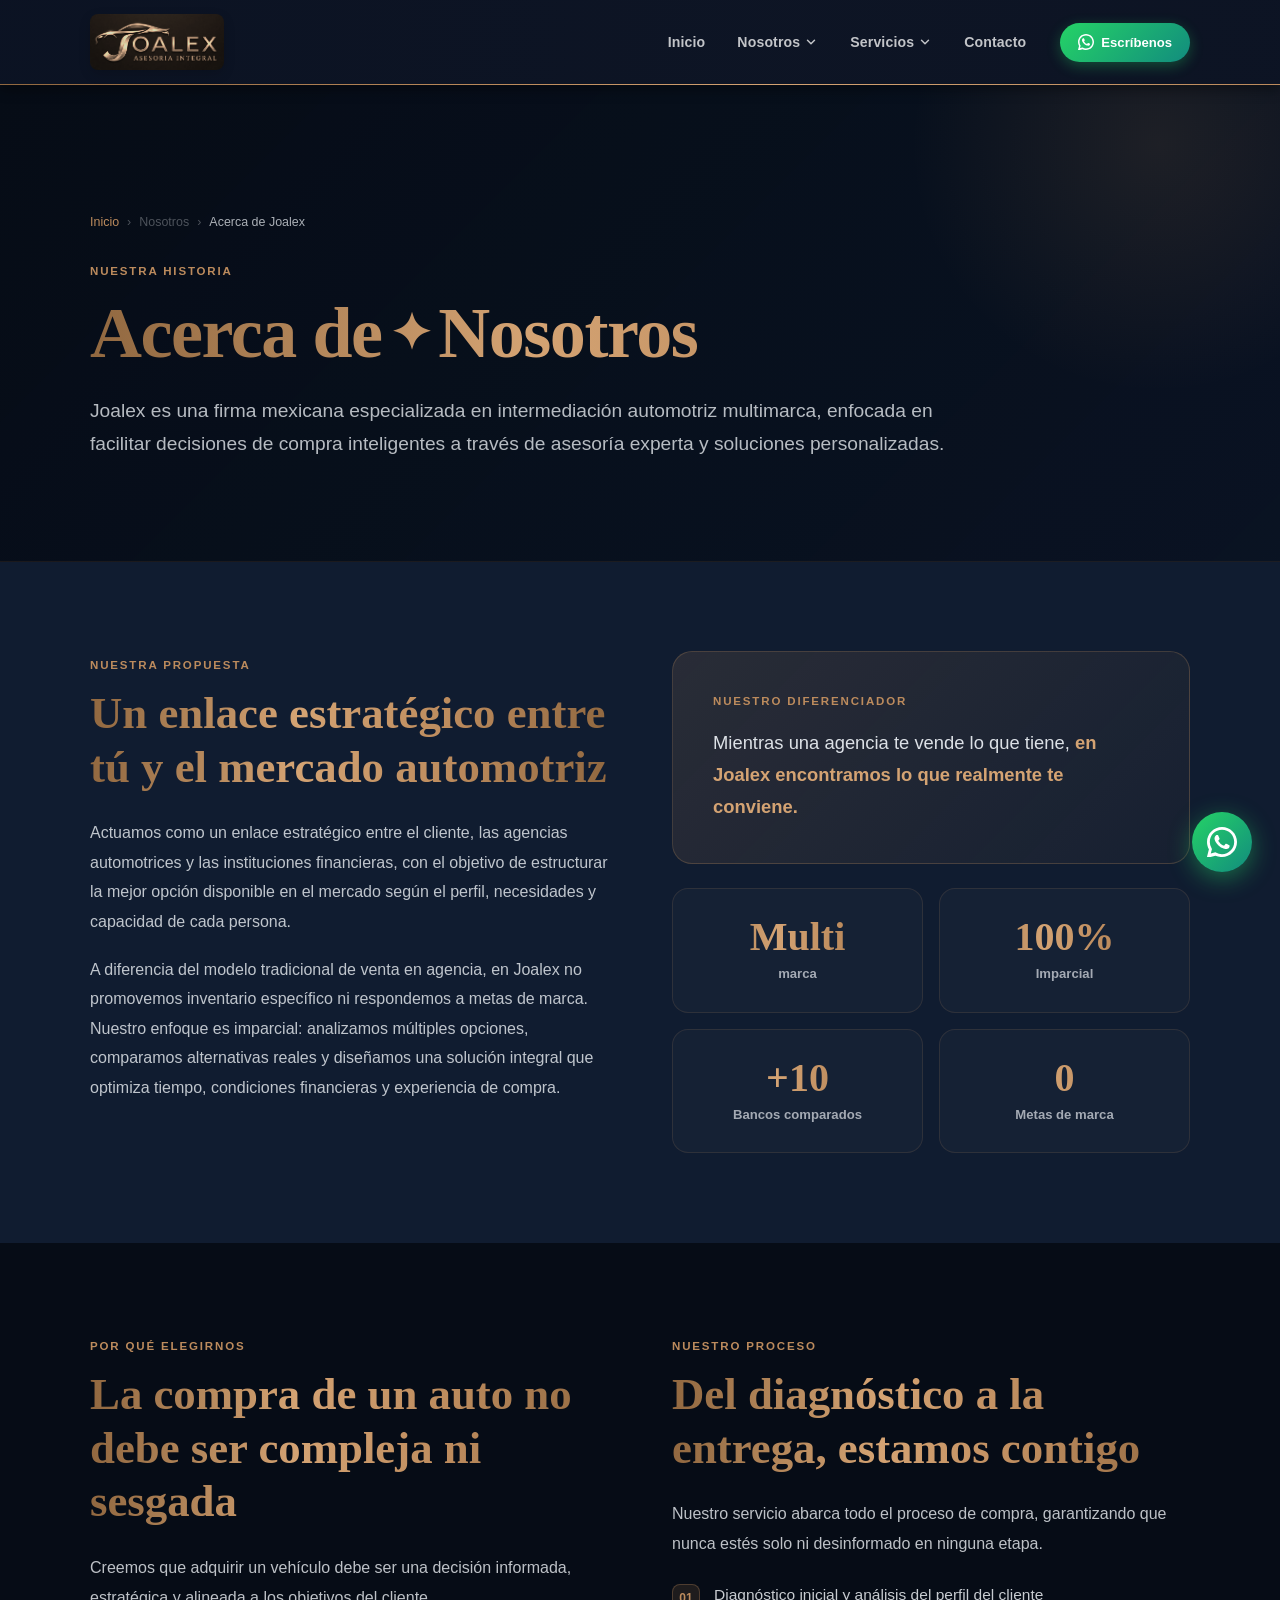
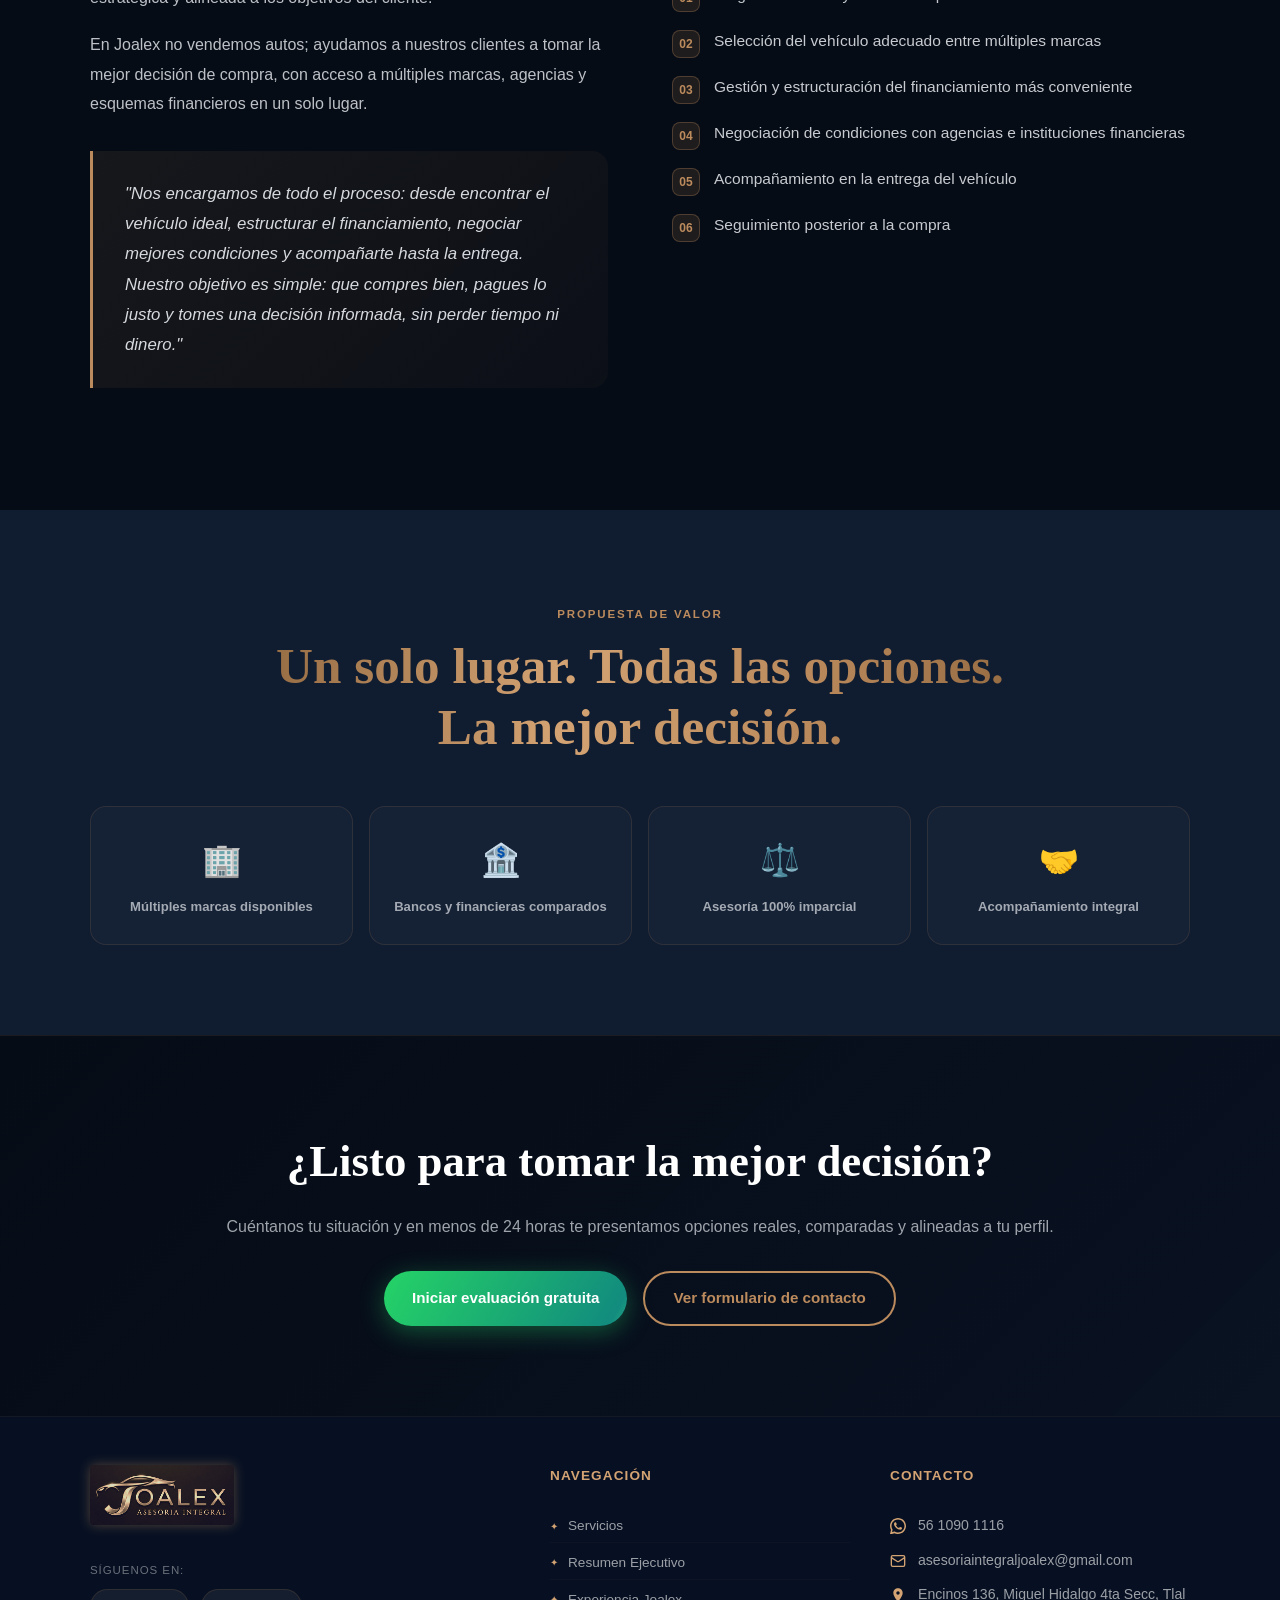
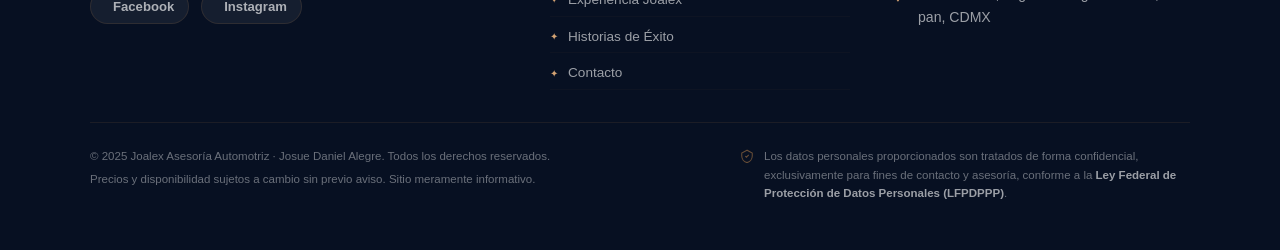
==== commit fd60f323: "Version 9" ====
--- a/acerca-de.html
+++ b/acerca-de.html
@@ -1,20 +1,26 @@
-﻿<!DOCTYPE html>
+<!DOCTYPE html>
 <html lang="es">
+
 <head>
   <meta charset="UTF-8" />
   <meta name="viewport" content="width=device-width, initial-scale=1.0" />
   <title>Acerca de Joalex — Asesoría Automotriz Multimarca en México</title>
-  <meta name="description" content="Conoce a Joalex, firma mexicana especializada en intermediación automotriz multimarca. Asesoría experta, imparcial y personalizada para comprar el auto que realmente te conviene." />
+  <meta name="description"
+    content="Conoce a Joalex, firma mexicana especializada en intermediación automotriz multimarca. Asesoría experta, imparcial y personalizada para comprar el auto que realmente te conviene." />
   <link rel="preconnect" href="https://fonts.googleapis.com" />
   <link rel="preconnect" href="https://fonts.gstatic.com" crossorigin />
-  <link href="https://fonts.googleapis.com/css2?family=Outfit:wght@300;400;500;600;700;800;900&family=Playfair+Display:ital,wght@0,700;0,800;1,700&display=swap" rel="stylesheet" />
-    <meta http-equiv="Content-Security-Policy" content="default-src 'self'; script-src 'self' 'unsafe-inline' https://fonts.googleapis.com; style-src 'self' 'unsafe-inline' https://fonts.googleapis.com; font-src 'self' https://fonts.gstatic.com; img-src 'self' data: https://wa.me https://*.fbcdn.net https://cdn.simpleicons.org; connect-src 'self' https://wa.me; frame-src 'self' https://www.google.com https://maps.google.com;">
-  <meta http-equiv="X-Frame-Options" content="DENY">
-  <meta http-equiv="X-Content-Type-Options" content="nosniff">
-  <meta name="referrer" content="strict-origin-when-cross-origin">
+  <link
+    href="https://fonts.googleapis.com/css2?family=Outfit:wght@300;400;500;600;700;800;900&family=Playfair+Display:ital,wght@0,700;0,800;1,700&display=swap"
+    rel="stylesheet" />
+  <meta http-equiv="Content-Security-Policy"
+    content="default-src 'self'; script-src 'self' 'unsafe-inline' https://fonts.googleapis.com; style-src 'self' 'unsafe-inline' https://fonts.googleapis.com; font-src 'self' https://fonts.gstatic.com; img-src 'self' data: https://wa.me https://*.fbcdn.net https://cdn.simpleicons.org; connect-src 'self' https://wa.me; frame-src 'self' https://www.google.com https://maps.google.com;">
+  <meta http-equiv="X-Frame-Options" content="DENY">
+  <meta http-equiv="X-Content-Type-Options" content="nosniff">
+  <meta name="referrer" content="strict-origin-when-cross-origin">
   <link rel="stylesheet" href="style.css" />
-  
+
 </head>
+
 <body>
 
   <!-- ===================== HEADER ===================== -->
@@ -31,38 +37,60 @@
         <a href="index.html" class="nav-link">Inicio</a>
         <div class="nav-dropdown-wrap">
           <button class="nav-link nav-dropdown-btn" aria-expanded="false" aria-haspopup="true">
-            Nosotros <svg class="nav-arrow" viewBox="0 0 24 24" fill="none" stroke="currentColor" stroke-width="2.5" stroke-linecap="round" stroke-linejoin="round" aria-hidden="true"><polyline points="6 9 12 15 18 9"/></svg>
+            Nosotros <svg class="nav-arrow" viewBox="0 0 24 24" fill="none" stroke="currentColor" stroke-width="2.5"
+              stroke-linecap="round" stroke-linejoin="round" aria-hidden="true">
+              <polyline points="6 9 12 15 18 9" />
+            </svg>
           </button>
           <div class="nav-dropdown-menu" role="menu">
-            <a href="acerca-de.html"     class="nav-dropdown-item" role="menuitem"><span class="nav-drop-icon">✦</span>Acerca de Joalex</a>
-            <a href="mision-vision.html" class="nav-dropdown-item" role="menuitem"><span class="nav-drop-icon">✦</span>Misión · Visión · Valores</a>
-            <a href="objetivo.html"      class="nav-dropdown-item" role="menuitem"><span class="nav-drop-icon">✦</span>Objetivo</a>
-            <a href="index.html#resumen" class="nav-dropdown-item" role="menuitem"><span class="nav-drop-icon">✦</span>Quién es Josue</a>
+            <a href="acerca-de.html" class="nav-dropdown-item" role="menuitem"><span
+                class="nav-drop-icon">✦</span>Acerca de Joalex</a>
+            <a href="mision-vision.html" class="nav-dropdown-item" role="menuitem"><span
+                class="nav-drop-icon">✦</span>Misión · Visión · Valores</a>
+            <a href="objetivo.html" class="nav-dropdown-item" role="menuitem"><span
+                class="nav-drop-icon">✦</span>Objetivo</a>
+            <a href="index.html#resumen" class="nav-dropdown-item" role="menuitem"><span
+                class="nav-drop-icon">✦</span>Quién es Josue</a>
           </div>
         </div>
         <div class="nav-dropdown-wrap">
           <button class="nav-link nav-dropdown-btn" aria-expanded="false" aria-haspopup="true">
-            Servicios <svg class="nav-arrow" viewBox="0 0 24 24" fill="none" stroke="currentColor" stroke-width="2.5" stroke-linecap="round" stroke-linejoin="round" aria-hidden="true"><polyline points="6 9 12 15 18 9"/></svg>
+            Servicios <svg class="nav-arrow" viewBox="0 0 24 24" fill="none" stroke="currentColor" stroke-width="2.5"
+              stroke-linecap="round" stroke-linejoin="round" aria-hidden="true">
+              <polyline points="6 9 12 15 18 9" />
+            </svg>
           </button>
           <div class="nav-dropdown-menu" role="menu">
-            <a href="servicios.html"        class="nav-dropdown-item" role="menuitem"><span class="nav-drop-icon">✦</span>Todos los Servicios</a>
-            <a href="index.html#marcas"     class="nav-dropdown-item" role="menuitem"><span class="nav-drop-icon">✦</span>Marcas Disponibles</a>
-            <a href="index.html#seminuevos" class="nav-dropdown-item" role="menuitem"><span class="nav-drop-icon">✦</span>Seminuevos</a>
-            <a href="index.html#experiencia"class="nav-dropdown-item" role="menuitem"><span class="nav-drop-icon">✦</span>Experiencia Joalex</a>
+            <a href="servicios.html" class="nav-dropdown-item" role="menuitem"><span class="nav-drop-icon">✦</span>Todos
+              los Servicios</a>
+            <a href="index.html#marcas" class="nav-dropdown-item" role="menuitem"><span
+                class="nav-drop-icon">✦</span>Marcas Disponibles</a>
+            <a href="index.html#seminuevos" class="nav-dropdown-item" role="menuitem"><span
+                class="nav-drop-icon">✦</span>Seminuevos</a>
+            <a href="index.html#experiencia" class="nav-dropdown-item" role="menuitem"><span
+                class="nav-drop-icon">✦</span>Experiencia Joalex</a>
           </div>
         </div>
         <a href="servicios.html#contacto" class="nav-link">Contacto</a>
       </nav>
-      <a href="https://wa.me/5215610901116?text=Hola%20Josue,%20quiero%20informes%20de%20un%20auto" class="header-wa-cta" target="_blank" rel="noopener noreferrer">
-        <svg viewBox="0 0 24 24" fill="currentColor" style="width:16px;height:16px;flex-shrink:0;"><path d="M17.472 14.382c-.297-.149-1.758-.867-2.03-.967-.273-.099-.471-.148-.67.15-.197.297-.767.966-.94 1.164-.173.199-.347.223-.644.075-.297-.15-1.255-.463-2.39-1.475-.883-.788-1.48-1.761-1.653-2.059-.173-.297-.018-.458.13-.606.134-.133.298-.347.446-.52.149-.174.198-.298.298-.497.099-.198.05-.371-.025-.52-.075-.149-.669-1.612-.916-2.207-.242-.579-.487-.5-.669-.51-.173-.008-.371-.01-.57-.01-.198 0-.52.074-.792.372-.272.297-1.04 1.016-1.04 2.479 0 1.462 1.065 2.875 1.213 3.074.149.198 2.096 3.2 5.077 4.487.709.306 1.262.489 1.694.625.712.227 1.36.195 1.871.118.571-.085 1.758-.719 2.006-1.413.248-.694.248-1.289.173-1.413-.074-.124-.272-.198-.57-.347z"/><path d="M12 0C5.373 0 0 5.373 0 12c0 2.123.557 4.116 1.532 5.845L.057 23.57a.75.75 0 0 0 .916.916l5.733-1.474A11.953 11.953 0 0 0 12 24c6.627 0 12-5.373 12-12S18.627 0 12 0zm0 21.75a9.713 9.713 0 0 1-4.95-1.358l-.355-.212-3.682.946.965-3.568-.232-.368A9.717 9.717 0 0 1 2.25 12C2.25 6.615 6.615 2.25 12 2.25S21.75 6.615 21.75 12 17.385 21.75 12 21.75z"/></svg>
+      <a href="https://wa.me/5215610901116?text=Hola%20Josue,%20quiero%20informes%20de%20un%20auto"
+        class="header-wa-cta" target="_blank" rel="noopener noreferrer">
+        <svg viewBox="0 0 24 24" fill="currentColor" style="width:16px;height:16px;flex-shrink:0;">
+          <path
+            d="M17.472 14.382c-.297-.149-1.758-.867-2.03-.967-.273-.099-.471-.148-.67.15-.197.297-.767.966-.94 1.164-.173.199-.347.223-.644.075-.297-.15-1.255-.463-2.39-1.475-.883-.788-1.48-1.761-1.653-2.059-.173-.297-.018-.458.13-.606.134-.133.298-.347.446-.52.149-.174.198-.298.298-.497.099-.198.05-.371-.025-.52-.075-.149-.669-1.612-.916-2.207-.242-.579-.487-.5-.669-.51-.173-.008-.371-.01-.57-.01-.198 0-.52.074-.792.372-.272.297-1.04 1.016-1.04 2.479 0 1.462 1.065 2.875 1.213 3.074.149.198 2.096 3.2 5.077 4.487.709.306 1.262.489 1.694.625.712.227 1.36.195 1.871.118.571-.085 1.758-.719 2.006-1.413.248-.694.248-1.289.173-1.413-.074-.124-.272-.198-.57-.347z" />
+          <path
+            d="M12 0C5.373 0 0 5.373 0 12c0 2.123.557 4.116 1.532 5.845L.057 23.57a.75.75 0 0 0 .916.916l5.733-1.474A11.953 11.953 0 0 0 12 24c6.627 0 12-5.373 12-12S18.627 0 12 0zm0 21.75a9.713 9.713 0 0 1-4.95-1.358l-.355-.212-3.682.946.965-3.568-.232-.368A9.717 9.717 0 0 1 2.25 12C2.25 6.615 6.615 2.25 12 2.25S21.75 6.615 21.75 12 17.385 21.75 12 21.75z" />
+        </svg>
         Escríbenos
       </a>
-      <button class="menu-toggle" id="menuToggle" aria-label="Abrir menú" aria-expanded="false"><span></span><span></span><span></span></button>
+      <button class="menu-toggle" id="menuToggle" aria-label="Abrir menú"
+        aria-expanded="false"><span></span><span></span><span></span></button>
     </div>
     <nav class="mobile-nav" id="mobileNav" aria-label="Menú móvil">
       <a href="index.html" class="mobile-nav-link">Inicio</a>
       <div class="mobile-accordion">
-        <button class="mobile-accordion-btn" onclick="toggleAccordion(this)" aria-expanded="false">Nosotros <span class="mobile-acc-arrow">›</span></button>
+        <button class="mobile-accordion-btn" onclick="toggleAccordion(this)" aria-expanded="false">Nosotros <span
+            class="mobile-acc-arrow">›</span></button>
         <div class="mobile-accordion-body">
           <a href="acerca-de.html">Acerca de Joalex</a>
           <a href="mision-vision.html">Misión · Visión · Valores</a>
@@ -71,7 +99,8 @@
         </div>
       </div>
       <div class="mobile-accordion">
-        <button class="mobile-accordion-btn" onclick="toggleAccordion(this)" aria-expanded="false">Servicios <span class="mobile-acc-arrow">›</span></button>
+        <button class="mobile-accordion-btn" onclick="toggleAccordion(this)" aria-expanded="false">Servicios <span
+            class="mobile-acc-arrow">›</span></button>
         <div class="mobile-accordion-body">
           <a href="servicios.html">Todos los Servicios</a>
           <a href="index.html#marcas">Marcas Disponibles</a>
@@ -80,7 +109,15 @@
         </div>
       </div>
       <a href="servicios.html#contacto" class="mobile-nav-link">Contacto</a>
-      <a href="https://wa.me/5215610901116" class="mobile-nav-link mobile-wa-link" target="_blank" rel="noopener noreferrer">✦ WhatsApp: 56 1090 1116</a>
+      <a href="https://wa.me/5215610901116" class="mobile-nav-link mobile-wa-link" target="_blank"
+        rel="noopener noreferrer">
+        <svg viewBox="0 0 24 24" fill="currentColor" style="width:20px;height:20px;flex-shrink:0;">
+          <path
+            d="M17.472 14.382c-.297-.149-1.758-.867-2.03-.967-.273-.099-.471-.148-.67.15-.197.297-.767.966-.94 1.164-.173.199-.347.223-.644.075-.297-.15-1.255-.463-2.39-1.475-.883-.788-1.48-1.761-1.653-2.059-.173-.297-.018-.458.13-.606.134-.133.298-.347.446-.52.149-.174.198-.298.298-.497.099-.198.05-.371-.025-.52-.075-.149-.669-1.612-.916-2.207-.242-.579-.487-.5-.669-.51-.173-.008-.371-.01-.57-.01-.198 0-.52.074-.792.372-.272.297-1.04 1.016-1.04 2.479 0 1.462 1.065 2.875 1.213 3.074.149.198 2.096 3.2 5.077 4.487.709.306 1.262.489 1.694.625.712.227 1.36.195 1.871.118.571-.085 1.758-.719 2.006-1.413.248-.694.248-1.289.173-1.413-.074-.124-.272-.198-.57-.347z" />
+          <path
+            d="M12 0C5.373 0 0 5.373 0 12c0 2.123.557 4.116 1.532 5.845L.057 23.57a.75.75 0 0 0 .916.916l5.733-1.474A11.953 11.953 0 0 0 12 24c6.627 0 12-5.373 12-12S18.627 0 12 0zm0 21.75a9.713 9.713 0 0 1-4.95-1.358l-.355-.212-3.682.946.965-3.568-.232-.368A9.717 9.717 0 0 1 2.25 12C2.25 6.615 6.615 2.25 12 2.25S21.75 6.615 21.75 12 17.385 21.75 12 21.75z" />
+        </svg> Escríbenos
+      </a>
     </nav>
   </header>
 
@@ -95,8 +132,11 @@
         <span style="color:rgba(241,245,249,0.7)">Acerca de Joalex</span>
       </div>
       <span class="section-eyebrow">Nuestra historia</span>
-      <h1 style="display:flex; flex-wrap:wrap; align-items:center;">Acerca de <span style="color:var(--gold-light); margin:0 8px; font-size:0.7em; vertical-align:middle;">✦</span> Nosotros</h1>
-      <p class="page-hero-lead">Joalex es una firma mexicana especializada en intermediación automotriz multimarca, enfocada en facilitar decisiones de compra inteligentes a través de asesoría experta y soluciones personalizadas.</p>
+      <h1 style="display:flex; flex-wrap:wrap; align-items:center;">Acerca de <span
+          style="color:var(--gold-light); margin:0 8px; font-size:0.7em; vertical-align:middle;">✦</span> Nosotros</h1>
+      <p class="page-hero-lead">Joalex es una firma mexicana especializada en intermediación automotriz multimarca,
+        enfocada en facilitar decisiones de compra inteligentes a través de asesoría experta y soluciones
+        personalizadas.</p>
     </div>
   </section>
 
@@ -108,21 +148,39 @@
           <span class="content-eyebrow">Nuestra propuesta</span>
           <h2 class="content-h2">Un enlace estratégico entre tú y el mercado automotriz</h2>
           <div class="content-body">
-            <p>Actuamos como un enlace estratégico entre el cliente, las agencias automotrices y las instituciones financieras, con el objetivo de estructurar la mejor opción disponible en el mercado según el perfil, necesidades y capacidad de cada persona.</p>
-            <p>A diferencia del modelo tradicional de venta en agencia, en Joalex no promovemos inventario específico ni respondemos a metas de marca. Nuestro enfoque es imparcial: analizamos múltiples opciones, comparamos alternativas reales y diseñamos una solución integral que optimiza tiempo, condiciones financieras y experiencia de compra.</p>
+            <p>Actuamos como un enlace estratégico entre el cliente, las agencias automotrices y las instituciones
+              financieras, con el objetivo de estructurar la mejor opción disponible en el mercado según el perfil,
+              necesidades y capacidad de cada persona.</p>
+            <p>A diferencia del modelo tradicional de venta en agencia, en Joalex no promovemos inventario específico ni
+              respondemos a metas de marca. Nuestro enfoque es imparcial: analizamos múltiples opciones, comparamos
+              alternativas reales y diseñamos una solución integral que optimiza tiempo, condiciones financieras y
+              experiencia de compra.</p>
           </div>
         </div>
         <div>
           <div class="diff-card">
             <span class="diff-label">Nuestro diferenciador</span>
-            <p>Mientras una agencia te vende lo que tiene, <strong>en Joalex encontramos lo que realmente te conviene.</strong></p>
+            <p>Mientras una agencia te vende lo que tiene, <strong>en Joalex encontramos lo que realmente te
+                conviene.</strong></p>
           </div>
           <div style="margin-top: 24px;">
             <div class="pillars-grid" style="grid-template-columns: 1fr 1fr; margin-top:0;">
-              <div class="pillar-item"><div class="pillar-num">Multi</div><div class="pillar-label">marca</div></div>
-              <div class="pillar-item"><div class="pillar-num">100%</div><div class="pillar-label">Imparcial</div></div>
-              <div class="pillar-item"><div class="pillar-num">+10</div><div class="pillar-label">Bancos comparados</div></div>
-              <div class="pillar-item"><div class="pillar-num">0</div><div class="pillar-label">Metas de marca</div></div>
+              <div class="pillar-item">
+                <div class="pillar-num">Multi</div>
+                <div class="pillar-label">marca</div>
+              </div>
+              <div class="pillar-item">
+                <div class="pillar-num">100%</div>
+                <div class="pillar-label">Imparcial</div>
+              </div>
+              <div class="pillar-item">
+                <div class="pillar-num">+10</div>
+                <div class="pillar-label">Bancos comparados</div>
+              </div>
+              <div class="pillar-item">
+                <div class="pillar-num">0</div>
+                <div class="pillar-label">Metas de marca</div>
+              </div>
             </div>
           </div>
         </div>
@@ -138,26 +196,49 @@
           <span class="content-eyebrow">Nuestro proceso</span>
           <h2 class="content-h2">Del diagnóstico a la entrega, estamos contigo</h2>
           <div class="content-body">
-            <p>Nuestro servicio abarca todo el proceso de compra, garantizando que nunca estés solo ni desinformado en ninguna etapa.</p>
+            <p>Nuestro servicio abarca todo el proceso de compra, garantizando que nunca estés solo ni desinformado en
+              ninguna etapa.</p>
           </div>
           <ul class="process-list" style="margin-top: 24px;">
-            <li><div class="pl-icon">01</div><div>Diagnóstico inicial y análisis del perfil del cliente</div></li>
-            <li><div class="pl-icon">02</div><div>Selección del vehículo adecuado entre múltiples marcas</div></li>
-            <li><div class="pl-icon">03</div><div>Gestión y estructuración del financiamiento más conveniente</div></li>
-            <li><div class="pl-icon">04</div><div>Negociación de condiciones con agencias e instituciones financieras</div></li>
-            <li><div class="pl-icon">05</div><div>Acompañamiento en la entrega del vehículo</div></li>
-            <li><div class="pl-icon">06</div><div>Seguimiento posterior a la compra</div></li>
+            <li>
+              <div class="pl-icon">01</div>
+              <div>Diagnóstico inicial y análisis del perfil del cliente</div>
+            </li>
+            <li>
+              <div class="pl-icon">02</div>
+              <div>Selección del vehículo adecuado entre múltiples marcas</div>
+            </li>
+            <li>
+              <div class="pl-icon">03</div>
+              <div>Gestión y estructuración del financiamiento más conveniente</div>
+            </li>
+            <li>
+              <div class="pl-icon">04</div>
+              <div>Negociación de condiciones con agencias e instituciones financieras</div>
+            </li>
+            <li>
+              <div class="pl-icon">05</div>
+              <div>Acompañamiento en la entrega del vehículo</div>
+            </li>
+            <li>
+              <div class="pl-icon">06</div>
+              <div>Seguimiento posterior a la compra</div>
+            </li>
           </ul>
         </div>
         <div>
           <span class="content-eyebrow">Por qué elegirnos</span>
           <h2 class="content-h2">La compra de un auto no debe ser compleja ni sesgada</h2>
           <div class="content-body">
-            <p>Creemos que adquirir un vehículo debe ser una decisión informada, estratégica y alineada a los objetivos del cliente.</p>
-            <p>En Joalex no vendemos autos; ayudamos a nuestros clientes a tomar la mejor decisión de compra, con acceso a múltiples marcas, agencias y esquemas financieros en un solo lugar.</p>
+            <p>Creemos que adquirir un vehículo debe ser una decisión informada, estratégica y alineada a los objetivos
+              del cliente.</p>
+            <p>En Joalex no vendemos autos; ayudamos a nuestros clientes a tomar la mejor decisión de compra, con acceso
+              a múltiples marcas, agencias y esquemas financieros en un solo lugar.</p>
           </div>
           <div class="highlight-box">
-            <p>"Nos encargamos de todo el proceso: desde encontrar el vehículo ideal, estructurar el financiamiento, negociar mejores condiciones y acompañarte hasta la entrega. Nuestro objetivo es simple: que compres bien, pagues lo justo y tomes una decisión informada, sin perder tiempo ni dinero."</p>
+            <p>"Nos encargamos de todo el proceso: desde encontrar el vehículo ideal, estructurar el financiamiento,
+              negociar mejores condiciones y acompañarte hasta la entrega. Nuestro objetivo es simple: que compres bien,
+              pagues lo justo y tomes una decisión informada, sin perder tiempo ni dinero."</p>
           </div>
         </div>
       </div>
@@ -169,7 +250,8 @@
     <div class="container">
       <div style="text-align:center; max-width:800px; margin: 0 auto;">
         <span class="content-eyebrow">Propuesta de valor</span>
-        <h2 class="content-h2" style="font-size: clamp(2rem, 4vw, 3.2rem);">Un solo lugar. Todas las opciones. La mejor decisión.</h2>
+        <h2 class="content-h2" style="font-size: clamp(2rem, 4vw, 3.2rem);">Un solo lugar. Todas las opciones. La mejor
+          decisión.</h2>
       </div>
       <div class="pillars-grid" style="margin-top: 48px; grid-template-columns: repeat(4, 1fr);">
         <div class="pillar-item">
@@ -196,9 +278,11 @@
   <section class="page-cta">
     <div class="container">
       <h2>¿Listo para tomar la mejor decisión?</h2>
-      <p>Cuéntanos tu situación y en menos de 24 horas te presentamos opciones reales, comparadas y alineadas a tu perfil.</p>
+      <p>Cuéntanos tu situación y en menos de 24 horas te presentamos opciones reales, comparadas y alineadas a tu
+        perfil.</p>
       <div style="display:flex; gap:16px; justify-content:center; flex-wrap:wrap;">
-        <a href="https://wa.me/5215610901116?text=Hola%20Josue,%20quiero%20evaluar%20mis%20opciones%20de%20cr%C3%A9dito" class="btn btn-primary" target="_blank" rel="noopener noreferrer">Iniciar evaluación gratuita</a>
+        <a href="https://wa.me/5215610901116?text=Hola%20Josue,%20quiero%20evaluar%20mis%20opciones%20de%20cr%C3%A9dito"
+          class="btn btn-primary" target="_blank" rel="noopener noreferrer">Iniciar evaluación gratuita</a>
         <a href="servicios.html#contacto" class="btn btn-secondary">Ver formulario de contacto</a>
       </div>
     </div>
@@ -302,13 +386,19 @@
     </div>
   </footer>
 
-  <a href="https://wa.me/5215610901116?text=Hola%20Josue,%20quiero%20informes%20de%20un%20auto" class="wa-float" target="_blank" rel="noopener noreferrer" title="Chatear por WhatsApp">
-    <svg viewBox="0 0 24 24" fill="currentColor"><path d="M17.472 14.382c-.297-.149-1.758-.867-2.03-.967-.273-.099-.471-.148-.67.15-.197.297-.767.966-.94 1.164-.173.199-.347.223-.644.075-.297-.15-1.255-.463-2.39-1.475-.883-.788-1.48-1.761-1.653-2.059-.173-.297-.018-.458.13-.606.134-.133.298-.347.446-.52.149-.174.198-.298.298-.497.099-.198.05-.371-.025-.52-.075-.149-.669-1.612-.916-2.207-.242-.579-.487-.5-.669-.51-.173-.008-.371-.01-.57-.01-.198 0-.52.074-.792.372-.272.297-1.04 1.016-1.04 2.479 0 1.462 1.065 2.875 1.213 3.074.149.198 2.096 3.2 5.077 4.487.709.306 1.262.489 1.694.625.712.227 1.36.195 1.871.118.571-.085 1.758-.719 2.006-1.413.248-.694.248-1.289.173-1.413-.074-.124-.272-.198-.57-.347z"/><path d="M12 0C5.373 0 0 5.373 0 12c0 2.123.557 4.116 1.532 5.845L.057 23.57a.75.75 0 0 0 .916.916l5.733-1.474A11.953 11.953 0 0 0 12 24c6.627 0 12-5.373 12-12S18.627 0 12 0zm0 21.75a9.713 9.713 0 0 1-4.95-1.358l-.355-.212-3.682.946.965-3.568-.232-.368A9.717 9.717 0 0 1 2.25 12C2.25 6.615 6.615 2.25 12 2.25S21.75 6.615 21.75 12 17.385 21.75 12 21.75z"/></svg>
+  <a href="https://wa.me/5215610901116?text=Hola%20Josue,%20quiero%20informes%20de%20un%20auto" class="wa-float"
+    target="_blank" rel="noopener noreferrer" title="Chatear por WhatsApp">
+    <svg viewBox="0 0 24 24" fill="currentColor">
+      <path
+        d="M17.472 14.382c-.297-.149-1.758-.867-2.03-.967-.273-.099-.471-.148-.67.15-.197.297-.767.966-.94 1.164-.173.199-.347.223-.644.075-.297-.15-1.255-.463-2.39-1.475-.883-.788-1.48-1.761-1.653-2.059-.173-.297-.018-.458.13-.606.134-.133.298-.347.446-.52.149-.174.198-.298.298-.497.099-.198.05-.371-.025-.52-.075-.149-.669-1.612-.916-2.207-.242-.579-.487-.5-.669-.51-.173-.008-.371-.01-.57-.01-.198 0-.52.074-.792.372-.272.297-1.04 1.016-1.04 2.479 0 1.462 1.065 2.875 1.213 3.074.149.198 2.096 3.2 5.077 4.487.709.306 1.262.489 1.694.625.712.227 1.36.195 1.871.118.571-.085 1.758-.719 2.006-1.413.248-.694.248-1.289.173-1.413-.074-.124-.272-.198-.57-.347z" />
+      <path
+        d="M12 0C5.373 0 0 5.373 0 12c0 2.123.557 4.116 1.532 5.845L.057 23.57a.75.75 0 0 0 .916.916l5.733-1.474A11.953 11.953 0 0 0 12 24c6.627 0 12-5.373 12-12S18.627 0 12 0zm0 21.75a9.713 9.713 0 0 1-4.95-1.358l-.355-.212-3.682.946.965-3.568-.232-.368A9.717 9.717 0 0 1 2.25 12C2.25 6.615 6.615 2.25 12 2.25S21.75 6.615 21.75 12 17.385 21.75 12 21.75z" />
+    </svg>
   </a>
 
   <script>
     const menuToggle = document.getElementById('menuToggle');
-    const mobileNav  = document.getElementById('mobileNav');
+    const mobileNav = document.getElementById('mobileNav');
     if (menuToggle) {
       menuToggle.addEventListener('click', function () {
         const isOpen = mobileNav.classList.toggle('open');
@@ -326,7 +416,7 @@
       const isOpen = body.classList.toggle('open');
       btn.setAttribute('aria-expanded', isOpen ? 'true' : 'false');
       document.querySelectorAll('.mobile-accordion-body.open').forEach(el => {
-        if (el !== body) { el.classList.remove('open'); el.previousElementSibling.setAttribute('aria-expanded','false'); }
+        if (el !== body) { el.classList.remove('open'); el.previousElementSibling.setAttribute('aria-expanded', 'false'); }
       });
     }
     // Reveal on scroll
@@ -336,10 +426,5 @@
     document.querySelectorAll('.reveal, .reveal-left, .reveal-right, .pillar-item, .process-list li').forEach(el => revealObserver.observe(el));
   </script>
 </body>
-</html>
-
-
-
-
-
-
+
+</html>
--- a/style.css
+++ b/style.css
@@ -2,32 +2,48 @@
    JOALEX - Asesoría Integral | style.css
    ============================================= */
 
-*, *::before, *::after { box-sizing: border-box; margin: 0; padding: 0; }
+*,
+*::before,
+*::after {
+  box-sizing: border-box;
+  margin: 0;
+  padding: 0;
+}
 
 :root {
   /* ── Brushed Gold / Copper Palette ── */
-  --gold: #BC8B5D;              /* Brushed Gold Base */
-  --gold-light: #D4A373;        /* Bright Copper */
-  --gold-dark: #916840;         /* Antique Bronze */
-  --gold-bright: #F7D5B0;       /* Soft Highlight Spark */
-  --gold-champagne: #C89F70;    /* Warm Gold */
-  --gold-deep: #61462E;         /* Dark Bronze Anchor */
+  --gold: #BC8B5D;
+  /* Brushed Gold Base */
+  --gold-light: #D4A373;
+  /* Bright Copper */
+  --gold-dark: #916840;
+  /* Antique Bronze */
+  --gold-bright: #F7D5B0;
+  /* Soft Highlight Spark */
+  --gold-champagne: #C89F70;
+  /* Warm Gold */
+  --gold-deep: #61462E;
+  /* Dark Bronze Anchor */
 
   /* ── Brushed Gold Gradients ── */
   --grad-gold: linear-gradient(90deg, #916840 0%, #BC8B5D 40%, #D4A373 60%, #BC8B5D 100%);
   --grad-gold-v: linear-gradient(135deg, #61462E 0%, #916840 35%, #BC8B5D 65%, #D4A373 100%);
   --grad-gold-text: linear-gradient(90deg, #916840 0%, #D4A373 40%, #BC8B5D 70%, #916840 100%);
-  --grad-gold-border: linear-gradient(135deg, rgba(188,139,93,0.9) 0%, rgba(212,163,115,0.4) 50%, rgba(145,104,64,0.1) 100%);
+  --grad-gold-border: linear-gradient(135deg, rgba(188, 139, 93, 0.9) 0%, rgba(212, 163, 115, 0.4) 50%, rgba(145, 104, 64, 0.1) 100%);
 
   /* ── Dark Backgrounds (Oyster Navy) ── */
-  --cream: #091221;       /* Steel Blue / Naval */
-  --cream-dark: #060c16;  /* Deepest Oyster */
-  --dark: #101c30;        /* Soft Steel Navy */
-  --dark-2: #16243e;      /* Midnight Steel */
+  --cream: #091221;
+  /* Steel Blue / Naval */
+  --cream-dark: #060c16;
+  /* Deepest Oyster */
+  --dark: #101c30;
+  /* Soft Steel Navy */
+  --dark-2: #16243e;
+  /* Midnight Steel */
 
   /* ── Text ── */
   --text: #F1F5F9;
-  --text-light: rgba(241,245,249,0.7);
+  --text-light: rgba(241, 245, 249, 0.7);
   --white: #FFFFFF;
 
   /* ── Branded Colors ── */
@@ -37,19 +53,20 @@
   --fb-dark: #0C5FCF;
 
   /* ── Shadows & Copper Glows ── */
-  --shadow-sm: 0 4px 12px rgba(0,0,0,0.4);
-  --shadow-md: 0 8px 32px rgba(0,0,0,0.5);
-  --shadow-lg: 0 20px 60px rgba(0,0,0,0.6);
-  --glow-gold-sm: 0 0 18px rgba(188,139,93,0.25);
-  --glow-gold-md: 0 0 36px rgba(188,139,93,0.35);
-  --glow-gold-lg: 0 0 64px rgba(188,139,93,0.2);
+  --shadow-sm: 0 4px 12px rgba(0, 0, 0, 0.4);
+  --shadow-md: 0 8px 32px rgba(0, 0, 0, 0.5);
+  --shadow-lg: 0 20px 60px rgba(0, 0, 0, 0.6);
+  --glow-gold-sm: 0 0 18px rgba(188, 139, 93, 0.25);
+  --glow-gold-md: 0 0 36px rgba(188, 139, 93, 0.35);
+  --glow-gold-lg: 0 0 64px rgba(188, 139, 93, 0.2);
 
   --radius: 16px;
   --radius-sm: 10px;
 }
 
 /* ===================== GLOBAL ===================== */
-html, body { 
+html,
+body {
   margin: 0;
   padding: 0;
   width: 100%;
@@ -57,14 +74,14 @@
   box-sizing: border-box;
 }
 
-html { 
-  scroll-behavior: smooth; 
+html {
+  scroll-behavior: smooth;
 }
 
 body {
   font-family: 'Outfit', sans-serif;
   background-color: #060c16;
-  background-image: 
+  background-image:
     radial-gradient(circle at 85% 10%, rgba(188, 139, 93, 0.08) 0%, transparent 50%),
     radial-gradient(circle at 15% 80%, rgba(37, 211, 102, 0.02) 0%, transparent 40%),
     radial-gradient(circle at 50% 50%, rgba(16, 28, 48, 0.5) 0%, transparent 80%),
@@ -82,7 +99,10 @@
 }
 
 /* ---- SVG Icons ---- */
-svg { display: inline-block; vertical-align: middle; }
+svg {
+  display: inline-block;
+  vertical-align: middle;
+}
 
 /* ===================== HEADER ===================== */
 .header {
@@ -123,7 +143,7 @@
   border: 1.5px solid var(--gold);
   background: transparent;
   text-align: center;
-  box-shadow: inset 0 0 0 2px rgba(188,139,93,0.15);
+  box-shadow: inset 0 0 0 2px rgba(188, 139, 93, 0.15);
   transition: transform 0.3s ease, box-shadow 0.3s ease;
   flex-shrink: 0;
   text-decoration: none;
@@ -132,7 +152,7 @@
 
 .badge-logo:hover {
   transform: scale(1.05);
-  box-shadow: inset 0 0 0 2px rgba(188,139,93,0.4), 0 4px 12px rgba(0,0,0,0.1);
+  box-shadow: inset 0 0 0 2px rgba(188, 139, 93, 0.4), 0 4px 12px rgba(0, 0, 0, 0.1);
 }
 
 .badge-j {
@@ -181,8 +201,15 @@
   font-weight: 500;
   transition: color 0.2s;
 }
-.header-link svg { width: 16px; height: 16px; }
-.header-link:hover { color: var(--gold); }
+
+.header-link svg {
+  width: 16px;
+  height: 16px;
+}
+
+.header-link:hover {
+  color: var(--gold);
+}
 
 .header-location {
   display: flex;
@@ -192,10 +219,14 @@
   color: var(--text-light);
   font-weight: 500;
 }
-.header-location svg { width: 14px; height: 14px; }
+
+.header-location svg {
+  width: 14px;
+  height: 14px;
+}
 
 .menu-toggle {
-  display: none;
+  display: flex;
   flex-direction: column;
   gap: 5px;
   background: none;
@@ -204,6 +235,7 @@
   padding: 4px;
   margin-left: auto;
 }
+
 .menu-toggle span {
   display: block;
   width: 24px;
@@ -217,18 +249,22 @@
   display: none;
   flex-direction: column;
   background: var(--cream);
-  border-top: 1px solid rgba(145,104,64,0.15);
+  border-top: 1px solid rgba(145, 104, 64, 0.15);
   padding: 12px 24px 20px;
   gap: 4px;
 }
-.mobile-nav.open { display: flex; }
+
+.mobile-nav.open {
+  display: flex;
+}
+
 .mobile-nav a {
   padding: 10px 0;
   color: var(--text);
   text-decoration: none;
   font-weight: 600;
   font-size: 1rem;
-  border-bottom: 1px solid rgba(145,104,64,0.1);
+  border-bottom: 1px solid rgba(145, 104, 64, 0.1);
 }
 
 /* ===================== BUTTONS ===================== */
@@ -248,23 +284,32 @@
   white-space: nowrap;
 }
 
-.btn svg { width: 18px; height: 18px; }
+.btn svg {
+  width: 18px;
+  height: 18px;
+}
 
 @keyframes shimmerBtn {
-  0%   { background-position: -200% center; }
-  100% { background-position: 200% center; }
+  0% {
+    background-position: -200% center;
+  }
+
+  100% {
+    background-position: 200% center;
+  }
 }
 
 .btn-primary {
   background: linear-gradient(120deg, var(--wa-green) 0%, var(--wa-dark) 40%, #5af697 50%, var(--wa-dark) 60%, var(--wa-green) 100%);
   background-size: 250% auto;
   color: white;
-  box-shadow: 0 6px 24px rgba(37,211,102,0.35);
+  box-shadow: 0 6px 24px rgba(37, 211, 102, 0.35);
   animation: shimmerBtn 4s linear infinite;
 }
+
 .btn-primary:hover {
   transform: translateY(-2px);
-  box-shadow: 0 10px 32px rgba(37,211,102,0.55);
+  box-shadow: 0 10px 32px rgba(37, 211, 102, 0.55);
 }
 
 .btn-secondary {
@@ -272,30 +317,39 @@
   color: var(--gold);
   border: 2px solid var(--gold);
 }
+
 .btn-secondary:hover {
   background: var(--gold);
   color: white;
   transform: translateY(-2px);
 }
 
-.btn-full { width: 100%; justify-content: center; }
+.btn-full {
+  width: 100%;
+  justify-content: center;
+}
 
 .btn-call {
   background: linear-gradient(120deg, var(--gold-light) 0%, var(--gold-dark) 40%, #fffcb0 50%, var(--gold-dark) 60%, var(--gold-light) 100%);
   background-size: 250% auto;
   color: var(--cream-dark);
   font-weight: 800;
-  box-shadow: 0 6px 24px rgba(188,139,93,0.35);
+  box-shadow: 0 6px 24px rgba(188, 139, 93, 0.35);
   position: relative;
   overflow: visible;
   animation: shimmerBtn 4.5s linear infinite;
 }
+
 .btn-call:hover {
   transform: translateY(-2px);
-  box-shadow: 0 10px 32px rgba(188,139,93,0.5);
+  box-shadow: 0 10px 32px rgba(188, 139, 93, 0.5);
   color: var(--cream-dark);
 }
-.btn-call svg { width: 18px; height: 18px; }
+
+.btn-call svg {
+  width: 18px;
+  height: 18px;
+}
 
 .call-pulse {
   position: absolute;
@@ -307,8 +361,15 @@
 }
 
 @keyframes callRing {
-  0%   { transform: scale(1);   opacity: 0.7; }
-  100% { transform: scale(1.18); opacity: 0; }
+  0% {
+    transform: scale(1);
+    opacity: 0.7;
+  }
+
+  100% {
+    transform: scale(1.18);
+    opacity: 0;
+  }
 }
 
 /* --- Call Dropdown --- */
@@ -332,7 +393,7 @@
   opacity: 0;
   visibility: hidden;
   transition: all 0.3s cubic-bezier(0.4, 0, 0.2, 1);
-  box-shadow: 0 15px 35px rgba(0,0,0,0.2);
+  box-shadow: 0 15px 35px rgba(0, 0, 0, 0.2);
   z-index: 1000;
 }
 
@@ -403,7 +464,9 @@
 }
 
 @media (max-width: 768px) {
-  .call-menu { min-width: 220px; }
+  .call-menu {
+    min-width: 220px;
+  }
 }
 
 .btn-active {
@@ -412,7 +475,10 @@
 }
 
 /* ===================== SECTIONS ===================== */
-.section-header { text-align: center; margin-bottom: 56px; }
+.section-header {
+  text-align: center;
+  margin-bottom: 56px;
+}
 
 .section-title {
   font-family: 'Playfair Display', serif;
@@ -425,13 +491,15 @@
 
 .section-subtitle {
   font-size: clamp(0.92rem, 1.5vw + 0.3rem, 1.08rem);
-  color: rgba(255,255,255,0.72);
+  color: rgba(255, 255, 255, 0.72);
   max-width: 580px;
   margin: 0 auto;
   line-height: 1.7;
 }
 
-section { padding: clamp(48px, 8vw, 100px) 0; }
+section {
+  padding: clamp(48px, 8vw, 100px) 0;
+}
 
 /* ===================== HERO ===================== */
 .hero {
@@ -451,7 +519,7 @@
 .hero-overlay {
   position: absolute;
   inset: 0;
-  background: linear-gradient(135deg, rgba(12,26,54,0.92) 0%, rgba(12,26,54,0.65) 100%);
+  background: linear-gradient(135deg, rgba(12, 26, 54, 0.92) 0%, rgba(12, 26, 54, 0.65) 100%);
   z-index: 1;
 }
 
@@ -469,7 +537,7 @@
   display: inline-flex;
   align-items: center;
   gap: 10px;
-  background: rgba(145,104,64,0.08);
+  background: rgba(145, 104, 64, 0.08);
   border: 1px solid transparent;
   background-clip: padding-box;
   position: relative;
@@ -487,7 +555,7 @@
   -webkit-text-fill-color: transparent;
   background-clip: text;
   /* Gradient border via outline trick */
-  box-shadow: 0 0 0 1px rgba(145,104,64,0.4);
+  box-shadow: 0 0 0 1px rgba(145, 104, 64, 0.4);
 }
 
 .hero-title {
@@ -533,8 +601,15 @@
 }
 
 @keyframes heroSeqFadeUp {
-  from { opacity: 0; transform: translateY(15px); }
-  to { opacity: 1; transform: translateY(0); }
+  from {
+    opacity: 0;
+    transform: translateY(15px);
+  }
+
+  to {
+    opacity: 1;
+    transform: translateY(0);
+  }
 }
 
 /* Línea decorativa marca dorado completo */
@@ -549,10 +624,9 @@
 
 .hero-subtitle {
   font-size: clamp(0.98rem, 1.5vw + 0.4rem, 1.18rem);
-  color: rgba(255,255,255,0.85);
+  color: rgba(255, 255, 255, 0.85);
   line-height: 1.7;
   margin-bottom: 32px;
-  max-width: 520px;
 }
 
 .hero-tags {
@@ -563,13 +637,13 @@
 }
 
 .tag {
-  background: rgba(255,255,255,0.08);
+  background: rgba(255, 255, 255, 0.08);
   color: white;
   font-size: 0.82rem;
   font-weight: 600;
   padding: 6px 16px;
   border-radius: 50px;
-  border: 1px solid rgba(255,255,255,0.15);
+  border: 1px solid rgba(255, 255, 255, 0.15);
   backdrop-filter: blur(4px);
   -webkit-backdrop-filter: blur(4px);
 }
@@ -589,7 +663,10 @@
 }
 
 /* Hero card */
-.hero-visual { display: flex; justify-content: center; }
+.hero-visual {
+  display: flex;
+  justify-content: center;
+}
 
 .hero-card {
   background: rgba(18, 40, 76, 0.45);
@@ -597,8 +674,8 @@
   -webkit-backdrop-filter: blur(16px);
   border-radius: 24px;
   padding: 40px;
-  box-shadow: 0 24px 48px rgba(0,0,0,0.4);
-  border: 1px solid rgba(255,255,255,0.15);
+  box-shadow: 0 24px 48px rgba(0, 0, 0, 0.4);
+  border: 1px solid rgba(255, 255, 255, 0.15);
   width: 100%;
   max-width: 440px;
   animation: floatCard 6s ease-in-out infinite;
@@ -606,8 +683,15 @@
 }
 
 @keyframes floatCard {
-  0%, 100% { transform: translateY(0); }
-  50% { transform: translateY(-12px); }
+
+  0%,
+  100% {
+    transform: translateY(0);
+  }
+
+  50% {
+    transform: translateY(-12px);
+  }
 }
 
 .hero-avatar {
@@ -627,9 +711,9 @@
   font-size: 2rem;
   font-weight: 800;
   color: white;
-  box-shadow: 0 8px 28px rgba(145,104,64,0.35);
+  box-shadow: 0 8px 28px rgba(145, 104, 64, 0.35);
   letter-spacing: 0.05em;
-  border: 3px solid rgba(255,255,255,0.2);
+  border: 3px solid rgba(255, 255, 255, 0.2);
 }
 
 .hero-stats {
@@ -638,12 +722,28 @@
   gap: 16px;
   margin-bottom: 30px;
   padding-bottom: 30px;
-  border-bottom: 1px solid rgba(255,255,255,0.15);
-}
-
-.stat { text-align: center; }
-.stat-num { display: block; font-size: 1.6rem; font-weight: 800; color: var(--gold-light); }
-.stat-label { font-size: 0.75rem; color: rgba(255,255,255,0.7); font-weight: 600; text-transform: uppercase; letter-spacing: 0.05em; margin-top: 4px; }
+  border-bottom: 1px solid rgba(255, 255, 255, 0.15);
+}
+
+.stat {
+  text-align: center;
+}
+
+.stat-num {
+  display: block;
+  font-size: 1.6rem;
+  font-weight: 800;
+  color: var(--gold-light);
+}
+
+.stat-label {
+  font-size: 0.75rem;
+  color: rgba(255, 255, 255, 0.7);
+  font-weight: 600;
+  text-transform: uppercase;
+  letter-spacing: 0.05em;
+  margin-top: 4px;
+}
 
 .offer-list h3 {
   font-size: 0.85rem;
@@ -654,14 +754,19 @@
   margin-bottom: 16px;
 }
 
-.offer-list ul { list-style: none; display: flex; flex-direction: column; gap: 12px; }
+.offer-list ul {
+  list-style: none;
+  display: flex;
+  flex-direction: column;
+  gap: 12px;
+}
 
 .offer-list li {
   display: flex;
   align-items: flex-start;
   gap: 12px;
   font-size: 0.95rem;
-  color: rgba(255,255,255,0.9);
+  color: rgba(255, 255, 255, 0.9);
   font-weight: 500;
 }
 
@@ -676,8 +781,8 @@
 /* ===================== MARCAS ===================== */
 .marcas {
   background: var(--cream-dark);
-  border-top: 1px solid rgba(145,104,64,0.1);
-  border-bottom: 1px solid rgba(145,104,64,0.1);
+  border-top: 1px solid rgba(145, 104, 64, 0.1);
+  border-bottom: 1px solid rgba(145, 104, 64, 0.1);
 }
 
 .marcas-grid {
@@ -695,7 +800,7 @@
   background: rgba(255, 255, 255, 0.03);
   backdrop-filter: blur(16px);
   -webkit-backdrop-filter: blur(16px);
-  border: 1px solid rgba(145,104,64,0.15);
+  border: 1px solid rgba(145, 104, 64, 0.15);
   border-radius: var(--radius);
   text-decoration: none;
   color: white;
@@ -713,7 +818,7 @@
 
 .marca-card:hover {
   border-color: var(--gold-light);
-  box-shadow: 0 8px 28px rgba(145,104,64,0.15), 0 0 16px rgba(188,139,93,0.1);
+  box-shadow: 0 8px 28px rgba(145, 104, 64, 0.15), 0 0 16px rgba(188, 139, 93, 0.1);
   transform: translateY(-4px) !important;
   background: rgba(255, 255, 255, 0.06);
 }
@@ -726,7 +831,10 @@
   flex-shrink: 0;
 }
 
-.marca-logo svg { width: 100%; height: 100%; }
+.marca-logo svg {
+  width: 100%;
+  height: 100%;
+}
 
 .marca-name {
   font-size: 0.85rem;
@@ -744,10 +852,14 @@
   transition: opacity 0.2s;
 }
 
-.marca-card:hover .marca-url { opacity: 1; }
+.marca-card:hover .marca-url {
+  opacity: 1;
+}
 
 /* ===================== SERVICIOS ===================== */
-.servicios { background: var(--dark); }
+.servicios {
+  background: var(--dark);
+}
 
 .servicios-grid {
   display: grid;
@@ -813,19 +925,21 @@
   width: 88px;
   height: 88px;
   border-radius: 22px;
-  background: rgba(145,104,64,0.15);
-  border: 1.5px solid rgba(188,139,93,0.3);
+  background: rgba(145, 104, 64, 0.15);
+  border: 1.5px solid rgba(188, 139, 93, 0.3);
   display: flex;
   align-items: center;
   justify-content: center;
-  box-shadow: 0 8px 28px rgba(145,104,64,0.15);
+  box-shadow: 0 8px 28px rgba(145, 104, 64, 0.15);
   transition: transform 0.3s ease;
 }
+
 .flip-front-icon svg {
   width: 44px;
   height: 44px;
   stroke: var(--gold-light);
 }
+
 .flip-card:hover .flip-front-icon {
   transform: scale(1.08);
 }
@@ -840,7 +954,7 @@
 
 .flip-hint {
   font-size: 0.73rem;
-  color: rgba(255,255,255,0.4);
+  color: rgba(255, 255, 255, 0.4);
   font-weight: 500;
   letter-spacing: 0.03em;
   margin-top: 4px;
@@ -863,6 +977,7 @@
 .flip-card:hover .flip-front.servicio-card {
   transform: none !important;
 }
+
 .flip-card:hover .flip-back.servicio-card {
   transform: rotateY(180deg) !important;
 }
@@ -873,11 +988,11 @@
   -webkit-backdrop-filter: blur(24px);
   border-radius: var(--radius);
   padding: 36px 28px;
-  border-top: 1px solid rgba(255,255,255,0.08);
-  border-left: 1px solid rgba(255,255,255,0.03);
-  border-right: 1px solid rgba(0,0,0,0.2);
-  border-bottom: 1px solid rgba(0,0,0,0.4);
-  box-shadow: 0 10px 40px rgba(0,0,0,0.4), inset 0 0 20px rgba(255,255,255,0.01);
+  border-top: 1px solid rgba(255, 255, 255, 0.08);
+  border-left: 1px solid rgba(255, 255, 255, 0.03);
+  border-right: 1px solid rgba(0, 0, 0, 0.2);
+  border-bottom: 1px solid rgba(0, 0, 0, 0.4);
+  box-shadow: 0 10px 40px rgba(0, 0, 0, 0.4), inset 0 0 20px rgba(255, 255, 255, 0.01);
   transition: all 0.4s ease;
   opacity: 0;
 }
@@ -888,14 +1003,14 @@
 }
 
 .servicio-card:hover {
-  box-shadow: 0 20px 50px rgba(0,0,0,0.6), 0 0 30px rgba(188,139,93,0.12), inset 0 0 20px rgba(255,255,255,0.04);
-  border-top: 1px solid rgba(188,139,93,0.5);
+  box-shadow: 0 20px 50px rgba(0, 0, 0, 0.6), 0 0 30px rgba(188, 139, 93, 0.12), inset 0 0 20px rgba(255, 255, 255, 0.04);
+  border-top: 1px solid rgba(188, 139, 93, 0.5);
   background: rgba(255, 255, 255, 0.04);
 }
 
 .servicio-card.featured {
-  background: linear-gradient(135deg, rgba(30,41,59,0.5) 0%, rgba(15,23,42,0.8) 100%);
-  border-top-color: rgba(188,139,93,0.3);
+  background: linear-gradient(135deg, rgba(30, 41, 59, 0.5) 0%, rgba(15, 23, 42, 0.8) 100%);
+  border-top-color: rgba(188, 139, 93, 0.3);
   color: white;
 }
 
@@ -907,12 +1022,18 @@
   align-items: center;
   justify-content: center;
   margin-bottom: 20px;
-  background: rgba(145,104,64,0.1);
-}
-
-.servicio-icon svg { width: 26px; height: 26px; stroke: var(--gold); }
-
-.servicio-card.featured .servicio-icon { background: rgba(145,104,64,0.2); }
+  background: rgba(145, 104, 64, 0.1);
+}
+
+.servicio-icon svg {
+  width: 26px;
+  height: 26px;
+  stroke: var(--gold);
+}
+
+.servicio-card.featured .servicio-icon {
+  background: rgba(145, 104, 64, 0.2);
+}
 
 .servicio-card h3 {
   font-size: 1.15rem;
@@ -921,16 +1042,20 @@
   margin-bottom: 12px;
 }
 
-.servicio-card.featured h3 { color: var(--gold-light); }
+.servicio-card.featured h3 {
+  color: var(--gold-light);
+}
 
 .servicio-card p {
   font-size: 0.92rem;
-  color: rgba(255,255,255,0.7);
+  color: rgba(255, 255, 255, 0.7);
   line-height: 1.7;
   margin-bottom: 20px;
 }
 
-.servicio-card.featured p { color: rgba(255,255,255,0.72); }
+.servicio-card.featured p {
+  color: rgba(255, 255, 255, 0.72);
+}
 
 .servicio-tags {
   display: flex;
@@ -943,15 +1068,15 @@
   font-weight: 600;
   padding: 4px 12px;
   border-radius: 50px;
-  background: rgba(145,104,64,0.09);
+  background: rgba(145, 104, 64, 0.09);
   color: var(--gold-dark);
-  border: 1px solid rgba(145,104,64,0.2);
+  border: 1px solid rgba(145, 104, 64, 0.2);
 }
 
 .servicio-card.featured .servicio-tags span {
-  background: rgba(145,104,64,0.2);
+  background: rgba(145, 104, 64, 0.2);
   color: var(--gold-light);
-  border-color: rgba(145,104,64,0.35);
+  border-color: rgba(145, 104, 64, 0.35);
 }
 
 /* ===================== RESUMEN ===================== */
@@ -981,7 +1106,7 @@
   content: '';
   position: absolute;
   inset: 0;
-  border: 1px solid rgba(255,255,255,0.3);
+  border: 1px solid rgba(255, 255, 255, 0.3);
   border-radius: 20px;
   z-index: 2;
   pointer-events: none;
@@ -1006,9 +1131,20 @@
 }
 
 @keyframes fader {
-  0%, 40% { opacity: 0; }
-  50%, 90% { opacity: 1; }
-  100% { opacity: 0; }
+
+  0%,
+  40% {
+    opacity: 0;
+  }
+
+  50%,
+  90% {
+    opacity: 1;
+  }
+
+  100% {
+    opacity: 0;
+  }
 }
 
 .resumen-img:hover {
@@ -1030,7 +1166,7 @@
   border-radius: 20px;
   padding: 40px;
   box-shadow: var(--shadow-sm);
-  border: 1px solid rgba(145,104,64,0.15);
+  border: 1px solid rgba(145, 104, 64, 0.15);
 }
 
 .minimal-card h3 {
@@ -1043,7 +1179,12 @@
   margin-bottom: 18px;
 }
 
-.minimal-card p { font-size: 0.95rem; color: rgba(255,255,255,0.7); line-height: 1.75; margin-bottom: 14px; }
+.minimal-card p {
+  font-size: 0.95rem;
+  color: rgba(255, 255, 255, 0.7);
+  line-height: 1.75;
+  margin-bottom: 14px;
+}
 
 .icon-gold {
   color: var(--gold);
@@ -1052,20 +1193,41 @@
   height: 24px;
 }
 
-.mt-4 { margin-top: 24px !important; }
-.text-center { text-align: center !important; }
-
-.habilidades { list-style: none; display: flex; flex-direction: column; gap: 10px; }
-.habilidades li { display: flex; align-items: center; gap: 10px; font-size: 0.95rem; color: rgba(255,255,255,0.85); }
-.check-gold { color: var(--gold); font-size: 0.9rem; }
+.mt-4 {
+  margin-top: 24px !important;
+}
+
+.text-center {
+  text-align: center !important;
+}
+
+.habilidades {
+  list-style: none;
+  display: flex;
+  flex-direction: column;
+  gap: 10px;
+}
+
+.habilidades li {
+  display: flex;
+  align-items: center;
+  gap: 10px;
+  font-size: 0.95rem;
+  color: rgba(255, 255, 255, 0.85);
+}
+
+.check-gold {
+  color: var(--gold);
+  font-size: 0.9rem;
+}
 
 .commitment-box {
   padding: 18px 20px;
-  background: linear-gradient(135deg, rgba(145,104,64,0.15), rgba(145,104,64,0.05));
+  background: linear-gradient(135deg, rgba(145, 104, 64, 0.15), rgba(145, 104, 64, 0.05));
   border-left: 3px solid var(--gold);
   border-radius: 0 12px 12px 0;
   font-size: 0.9rem;
-  color: rgba(255,255,255,0.9);
+  color: rgba(255, 255, 255, 0.9);
   font-style: italic;
   line-height: 1.7;
 }
@@ -1076,8 +1238,13 @@
   color: white;
 }
 
-.experiencia .section-title { color: white; }
-.experiencia .section-subtitle { color: rgba(255,255,255,0.65); }
+.experiencia .section-title {
+  color: white;
+}
+
+.experiencia .section-subtitle {
+  color: rgba(255, 255, 255, 0.65);
+}
 
 .gallery-track {
   padding-bottom: 24px;
@@ -1099,8 +1266,8 @@
   border-radius: 16px;
   overflow: hidden;
   position: relative;
-  box-shadow: 0 15px 40px rgba(0,0,0,0.25);
-  background: rgba(0,0,0,0.1);
+  box-shadow: 0 15px 40px rgba(0, 0, 0, 0.25);
+  background: rgba(0, 0, 0, 0.1);
   display: flex;
   align-items: center;
   justify-content: center;
@@ -1110,11 +1277,12 @@
   width: 10px;
   height: 10px;
   border-radius: 50%;
-  background: rgba(145,104,64,0.35);
-  border: 1.5px solid rgba(145,104,64,0.5);
+  background: rgba(145, 104, 64, 0.35);
+  border: 1.5px solid rgba(145, 104, 64, 0.5);
   cursor: pointer;
   transition: background 0.3s, transform 0.3s;
 }
+
 .gallery-dot.active {
   background: var(--gold);
   transform: scale(1.25);
@@ -1126,9 +1294,11 @@
   cursor: pointer;
   position: relative;
 }
+
 .gallery-card-video video {
   transition: transform 0.6s ease;
 }
+
 .gallery-card-video:hover video {
   transform: scale(1.03);
 }
@@ -1149,7 +1319,7 @@
 .gallery-overlay {
   position: absolute;
   inset: auto 0 0 0;
-  background: linear-gradient(0deg, rgba(0,0,0,0.85) 0%, transparent 100%);
+  background: linear-gradient(0deg, rgba(0, 0, 0, 0.85) 0%, transparent 100%);
   padding: 40px 20px 20px;
   color: white;
   font-weight: 600;
@@ -1166,11 +1336,11 @@
 }
 
 .experiencia-note {
-  background: rgba(145,104,64,0.12);
-  border: 1px solid rgba(145,104,64,0.25);
+  background: rgba(145, 104, 64, 0.12);
+  border: 1px solid rgba(145, 104, 64, 0.25);
   border-radius: var(--radius);
   padding: 24px 32px;
-  color: rgba(255,255,255,0.8);
+  color: rgba(255, 255, 255, 0.8);
   font-size: 1rem;
   line-height: 1.6;
   max-width: 700px;
@@ -1198,7 +1368,7 @@
 
 .paso:hover .paso-num {
   transform: scale(1.1);
-  box-shadow: 0 10px 24px rgba(188,139,93,0.25), inset 0 2px 5px rgba(255,255,255,0.2);
+  box-shadow: 0 10px 24px rgba(188, 139, 93, 0.25), inset 0 2px 5px rgba(255, 255, 255, 0.2);
   border-color: var(--gold-light);
 }
 
@@ -1206,7 +1376,7 @@
   flex: 0 0 auto;
   width: 60px;
   height: 2px;
-  background: linear-gradient(90deg, var(--gold), rgba(145,104,64,0.3));
+  background: linear-gradient(90deg, var(--gold), rgba(145, 104, 64, 0.3));
   margin-top: 35px;
   position: relative;
 }
@@ -1236,7 +1406,7 @@
   border-radius: 50%;
   margin: 0 auto 20px;
   border: 2px solid var(--gold);
-  box-shadow: 0 8px 16px rgba(12,26,54,0.8), inset 0 2px 5px rgba(255,255,255,0.1);
+  box-shadow: 0 8px 16px rgba(12, 26, 54, 0.8), inset 0 2px 5px rgba(255, 255, 255, 0.1);
   line-height: 1;
   letter-spacing: -0.04em;
   transition: all 0.4s ease;
@@ -1254,12 +1424,20 @@
   color: var(--gold-light);
 }
 
-.paso p { font-size: 0.9rem; color: rgba(255,255,255,0.7); line-height: 1.6; }
-
-.mt-5 { margin-top: 48px !important; }
+.paso p {
+  font-size: 0.9rem;
+  color: rgba(255, 255, 255, 0.7);
+  line-height: 1.6;
+}
+
+.mt-5 {
+  margin-top: 48px !important;
+}
 
 /* ===================== TESTIMONIOS ===================== */
-.testimonios { background: #111A24; }
+.testimonios {
+  background: #111A24;
+}
 
 /* Carrusel de Testimonios */
 .carousel-container {
@@ -1281,15 +1459,26 @@
   scroll-behavior: smooth;
 }
 
-.carousel-track::-webkit-scrollbar { display: none; }
+.carousel-track::-webkit-scrollbar {
+  display: none;
+}
 
 .carousel-track .testimonio-card {
   flex: 0 0 calc(33.333% - 16px);
   scroll-snap-align: start;
 }
 
-@media (max-width: 1000px) { .carousel-track .testimonio-card { flex: 0 0 calc(50% - 12px); } }
-@media (max-width: 600px) { .carousel-track .testimonio-card { flex: 0 0 85%; } }
+@media (max-width: 1000px) {
+  .carousel-track .testimonio-card {
+    flex: 0 0 calc(50% - 12px);
+  }
+}
+
+@media (max-width: 600px) {
+  .carousel-track .testimonio-card {
+    flex: 0 0 85%;
+  }
+}
 
 .carousel-btn {
   position: absolute;
@@ -1298,7 +1487,7 @@
   z-index: 10;
   background: var(--dark-2);
   color: var(--gold-light);
-  border: 1px solid rgba(188,139,93,0.4);
+  border: 1px solid rgba(188, 139, 93, 0.4);
   border-radius: 50%;
   width: 48px;
   height: 48px;
@@ -1315,11 +1504,16 @@
   background: var(--gold);
   color: white;
   transform: translateY(-50%) scale(1.1);
-  box-shadow: 0 4px 16px rgba(188,139,93,0.4);
-}
-
-.carousel-btn.prev { left: -20px; }
-.carousel-btn.next { right: -20px; }
+  box-shadow: 0 4px 16px rgba(188, 139, 93, 0.4);
+}
+
+.carousel-btn.prev {
+  left: -20px;
+}
+
+.carousel-btn.next {
+  right: -20px;
+}
 
 /* Modal Overlay */
 .modal-overlay {
@@ -1352,7 +1546,9 @@
   transition: transform 0.4s cubic-bezier(0.175, 0.885, 0.32, 1.275);
 }
 
-.modal-overlay.active .modal-content { transform: translateY(0); }
+.modal-overlay.active .modal-content {
+  transform: translateY(0);
+}
 
 .modal-close {
   position: absolute;
@@ -1361,13 +1557,15 @@
   background: transparent;
   border: none;
   font-size: 2rem;
-  color: rgba(255,255,255,0.5);
+  color: rgba(255, 255, 255, 0.5);
   cursor: pointer;
   line-height: 1;
   transition: color 0.3s ease;
 }
 
-.modal-close:hover { color: var(--gold-light); }
+.modal-close:hover {
+  color: var(--gold-light);
+}
 
 .testimonio-card {
   background: rgba(255, 255, 255, 0.02);
@@ -1375,11 +1573,11 @@
   -webkit-backdrop-filter: blur(24px);
   padding: 32px;
   border-radius: var(--radius);
-  border-top: 1px solid rgba(255,255,255,0.08);
-  border-left: 1px solid rgba(255,255,255,0.03);
-  border-right: 1px solid rgba(0,0,0,0.2);
-  border-bottom: 1px solid rgba(0,0,0,0.4);
-  box-shadow: 0 10px 40px rgba(0,0,0,0.3), inset 0 0 20px rgba(255,255,255,0.01);
+  border-top: 1px solid rgba(255, 255, 255, 0.08);
+  border-left: 1px solid rgba(255, 255, 255, 0.03);
+  border-right: 1px solid rgba(0, 0, 0, 0.2);
+  border-bottom: 1px solid rgba(0, 0, 0, 0.4);
+  box-shadow: 0 10px 40px rgba(0, 0, 0, 0.3), inset 0 0 20px rgba(255, 255, 255, 0.01);
   display: flex;
   flex-direction: column;
   min-height: 260px;
@@ -1390,8 +1588,8 @@
 
 .testimonio-card:hover {
   transform: translateY(-5px);
-  box-shadow: 0 10px 30px rgba(0,0,0,0.5);
-  border-color: rgba(145,104,64,0.3);
+  box-shadow: 0 10px 30px rgba(0, 0, 0, 0.5);
+  border-color: rgba(145, 104, 64, 0.3);
 }
 
 .testimonio-rating {
@@ -1401,10 +1599,13 @@
   gap: 4px;
 }
 
-.testimonio-rating svg { width: 18px; height: 18px; }
+.testimonio-rating svg {
+  width: 18px;
+  height: 18px;
+}
 
 .testimonio-texto {
-  color: rgba(255,255,255,0.85);
+  color: rgba(255, 255, 255, 0.85);
   font-size: 0.95rem;
   line-height: 1.7;
   font-style: italic;
@@ -1431,8 +1632,15 @@
   color: white;
 }
 
-.testimonio-autor strong { color: white; font-size: 1rem; }
-.testimonio-autor span { color: rgba(255,255,255,0.7); font-size: 0.8rem; }
+.testimonio-autor strong {
+  color: white;
+  font-size: 1rem;
+}
+
+.testimonio-autor span {
+  color: rgba(255, 255, 255, 0.7);
+  font-size: 0.8rem;
+}
 
 /* Star Rating Interactivo */
 .star-rating {
@@ -1441,26 +1649,34 @@
   justify-content: flex-end;
   gap: 4px;
 }
-.star-rating input { display: none; }
+
+.star-rating input {
+  display: none;
+}
+
 .star-rating label {
   font-size: 2.2rem;
-  color: rgba(255,255,255,0.15);
+  color: rgba(255, 255, 255, 0.15);
   cursor: pointer;
   transition: color 0.2s ease, transform 0.2s ease;
   line-height: 1;
 }
-.star-rating input:checked ~ label,
+
+.star-rating input:checked~label,
 .star-rating label:hover,
-.star-rating label:hover ~ label {
+.star-rating label:hover~label {
   color: var(--gold-light);
-  text-shadow: 0 0 10px rgba(188,139,93,0.4);
-}
+  text-shadow: 0 0 10px rgba(188, 139, 93, 0.4);
+}
+
 .star-rating label:hover {
   transform: scale(1.15);
 }
 
 /* ===================== CONTACTO ===================== */
-.contacto { background: var(--dark); }
+.contacto {
+  background: var(--dark);
+}
 
 /* Nuevo layout de contacto (3 columnas) */
 .contacto-grid-new {
@@ -1476,11 +1692,11 @@
   -webkit-backdrop-filter: blur(24px);
   border-radius: var(--radius);
   padding: 40px;
-  border-top: 1px solid rgba(255,255,255,0.08);
-  border-left: 1px solid rgba(255,255,255,0.03);
-  border-right: 1px solid rgba(0,0,0,0.2);
-  border-bottom: 1px solid rgba(0,0,0,0.4);
-  box-shadow: 0 10px 40px rgba(0,0,0,0.4), inset 0 0 20px rgba(255,255,255,0.01);
+  border-top: 1px solid rgba(255, 255, 255, 0.08);
+  border-left: 1px solid rgba(255, 255, 255, 0.03);
+  border-right: 1px solid rgba(0, 0, 0, 0.2);
+  border-bottom: 1px solid rgba(0, 0, 0, 0.4);
+  box-shadow: 0 10px 40px rgba(0, 0, 0, 0.4), inset 0 0 20px rgba(255, 255, 255, 0.01);
   display: flex;
   flex-direction: column;
 }
@@ -1495,7 +1711,7 @@
 }
 
 .otros-servicios-card p {
-  color: rgba(255,255,255,0.7);
+  color: rgba(255, 255, 255, 0.7);
   font-size: 0.95rem;
   line-height: 1.6;
 }
@@ -1526,19 +1742,47 @@
   box-shadow: var(--shadow-sm);
 }
 
-.mini-btn svg { width: 22px; height: 22px; flex-shrink: 0; }
-
-.whatsapp-btn { background: linear-gradient(135deg, #25D366, #128C7E); }
-.whatsapp-btn:hover { transform: translateY(-2px); box-shadow: 0 8px 24px rgba(37,211,102,0.3); }
-
-.facebook-btn { background: linear-gradient(135deg, #1877F2, #0C5FCF); }
-.facebook-btn:hover { transform: translateY(-2px); box-shadow: 0 8px 24px rgba(24,119,242,0.3); }
-
-.email-btn { background: linear-gradient(135deg, var(--gold), var(--gold-dark)); }
-.email-btn:hover { transform: translateY(-2px); box-shadow: 0 8px 24px rgba(145,104,64,0.3); }
-
-.maps-btn { background: linear-gradient(135deg, #34A853, #1E7E34); }
-.maps-btn:hover { transform: translateY(-2px); box-shadow: 0 8px 24px rgba(52,168,83,0.3); }
+.mini-btn svg {
+  width: 22px;
+  height: 22px;
+  flex-shrink: 0;
+}
+
+.whatsapp-btn {
+  background: linear-gradient(135deg, #25D366, #128C7E);
+}
+
+.whatsapp-btn:hover {
+  transform: translateY(-2px);
+  box-shadow: 0 8px 24px rgba(37, 211, 102, 0.3);
+}
+
+.facebook-btn {
+  background: linear-gradient(135deg, #1877F2, #0C5FCF);
+}
+
+.facebook-btn:hover {
+  transform: translateY(-2px);
+  box-shadow: 0 8px 24px rgba(24, 119, 242, 0.3);
+}
+
+.email-btn {
+  background: linear-gradient(135deg, var(--gold), var(--gold-dark));
+}
+
+.email-btn:hover {
+  transform: translateY(-2px);
+  box-shadow: 0 8px 24px rgba(145, 104, 64, 0.3);
+}
+
+.maps-btn {
+  background: linear-gradient(135deg, #34A853, #1E7E34);
+}
+
+.maps-btn:hover {
+  transform: translateY(-2px);
+  box-shadow: 0 8px 24px rgba(52, 168, 83, 0.3);
+}
 
 /* Formulario centrado */
 .form-centered {
@@ -1555,14 +1799,15 @@
   -webkit-backdrop-filter: blur(24px);
   border-radius: var(--radius);
   padding: 40px;
-  border-top: 1px solid rgba(255,255,255,0.08);
-  border-left: 1px solid rgba(255,255,255,0.03);
-  border-right: 1px solid rgba(0,0,0,0.2);
-  border-bottom: 1px solid rgba(0,0,0,0.4);
-  box-shadow: 0 10px 40px rgba(0,0,0,0.4), inset 0 0 20px rgba(255,255,255,0.01);
-}
-
-.form-container h3, .modal-header h3 {
+  border-top: 1px solid rgba(255, 255, 255, 0.08);
+  border-left: 1px solid rgba(255, 255, 255, 0.03);
+  border-right: 1px solid rgba(0, 0, 0, 0.2);
+  border-bottom: 1px solid rgba(0, 0, 0, 0.4);
+  box-shadow: 0 10px 40px rgba(0, 0, 0, 0.4), inset 0 0 20px rgba(255, 255, 255, 0.01);
+}
+
+.form-container h3,
+.modal-header h3 {
   font-family: 'Playfair Display', serif;
   font-size: 1.45rem;
   font-weight: 700;
@@ -1571,16 +1816,28 @@
   letter-spacing: -0.01em;
 }
 
-.form-note { font-size: 0.83rem; color: rgba(255,255,255,0.6); margin-bottom: 28px; }
-
-.contact-form { display: flex; flex-direction: column; gap: 18px; }
-
-.form-group { display: flex; flex-direction: column; gap: 6px; }
+.form-note {
+  font-size: 0.83rem;
+  color: rgba(255, 255, 255, 0.6);
+  margin-bottom: 28px;
+}
+
+.contact-form {
+  display: flex;
+  flex-direction: column;
+  gap: 18px;
+}
+
+.form-group {
+  display: flex;
+  flex-direction: column;
+  gap: 6px;
+}
 
 .form-group label {
   font-size: 0.83rem;
   font-weight: 600;
-  color: rgba(255,255,255,0.85);
+  color: rgba(255, 255, 255, 0.85);
 }
 
 .form-group input,
@@ -1588,7 +1845,7 @@
 .form-group textarea {
   width: 100%;
   padding: 12px 16px;
-  border: 1.5px solid rgba(145,104,64,0.3);
+  border: 1.5px solid rgba(145, 104, 64, 0.3);
   border-radius: var(--radius-sm);
   font-size: 0.93rem;
   font-family: 'Outfit', sans-serif;
@@ -1604,20 +1861,23 @@
 .form-group select:focus,
 .form-group textarea:focus {
   border-color: var(--gold-light);
-  box-shadow: 0 0 0 3px rgba(145,104,64,0.2);
+  box-shadow: 0 0 0 3px rgba(145, 104, 64, 0.2);
   background: rgba(255, 255, 255, 0.1);
 }
 
-.form-group textarea { resize: vertical; min-height: 110px; }
+.form-group textarea {
+  resize: vertical;
+  min-height: 110px;
+}
 
 
 
 /* ===================== FOOTER ===================== */
 .footer {
   background: var(--dark);
-  color: rgba(255,255,255,0.5);
+  color: rgba(255, 255, 255, 0.5);
   padding: 48px 0 24px;
-  border-top: 1px solid rgba(145,104,64,0.1);
+  border-top: 1px solid rgba(145, 104, 64, 0.1);
 }
 
 #footerGrid {
@@ -1625,7 +1885,7 @@
   grid-template-columns: 1.4fr 1fr 1fr;
   gap: 40px;
   padding-bottom: 32px;
-  border-bottom: 1px solid rgba(145,104,64,0.15);
+  border-bottom: 1px solid rgba(145, 104, 64, 0.15);
 }
 
 .footer-col {
@@ -1650,7 +1910,7 @@
 
 .footer-label {
   font-size: 0.72rem;
-  color: rgba(255,255,255,0.4);
+  color: rgba(255, 255, 255, 0.4);
   letter-spacing: 0.08em;
   text-transform: uppercase;
   margin-bottom: 10px;
@@ -1666,19 +1926,28 @@
   display: flex;
   align-items: center;
   gap: 8px;
-  color: rgba(255,255,255,0.65);
+  color: rgba(255, 255, 255, 0.65);
   text-decoration: none;
   font-size: 0.82rem;
   font-weight: 600;
   padding: 6px 14px;
   border-radius: 20px;
-  background: rgba(255,255,255,0.06);
-  border: 1px solid rgba(145,104,64,0.2);
+  background: rgba(255, 255, 255, 0.06);
+  border: 1px solid rgba(145, 104, 64, 0.2);
   transition: all 0.25s ease;
 }
 
-.social-btn.facebook:hover { background: #1877F2; border-color: #1877F2; color: white; }
-.social-btn.instagram:hover { background: #E1306C; border-color: #E1306C; color: white; }
+.social-btn.facebook:hover {
+  background: #1877F2;
+  border-color: #1877F2;
+  color: white;
+}
+
+.social-btn.instagram:hover {
+  background: #E1306C;
+  border-color: #E1306C;
+  color: white;
+}
 
 .footer-title {
   color: var(--gold-light);
@@ -1689,7 +1958,8 @@
   margin-bottom: 8px;
 }
 
-.footer-links, .footer-contact-list {
+.footer-links,
+.footer-contact-list {
   list-style: none;
   display: flex;
   flex-direction: column;
@@ -1697,20 +1967,31 @@
 }
 
 .footer-links a {
-  color: rgba(255,255,255,0.6);
+  color: rgba(255, 255, 255, 0.6);
   text-decoration: none;
   font-size: 0.85rem;
   display: flex;
   align-items: center;
   gap: 10px;
   padding: 5px 0;
-  border-bottom: 1px solid rgba(145,104,64,0.05);
+  border-bottom: 1px solid rgba(145, 104, 64, 0.05);
   transition: all 0.2s;
 }
 
-.footer-links a span { color: var(--gold-light); font-size: 0.6rem; transition: transform 0.2s; }
-.footer-links a:hover { color: var(--gold-light); padding-left: 6px; }
-.footer-links a:hover span { transform: scale(1.2); }
+.footer-links a span {
+  color: var(--gold-light);
+  font-size: 0.6rem;
+  transition: transform 0.2s;
+}
+
+.footer-links a:hover {
+  color: var(--gold-light);
+  padding-left: 6px;
+}
+
+.footer-links a:hover span {
+  transform: scale(1.2);
+}
 
 .footer-contact-list li {
   display: flex;
@@ -1720,9 +2001,24 @@
   padding: 4px 0;
 }
 
-.footer-contact-list li svg { width: 16px; height: 16px; color: var(--gold-light); flex-shrink: 0; margin-top: 4px; }
-.footer-contact-list a { color: rgba(255,255,255,0.6); text-decoration: none; transition: color 0.2s; word-break: break-all; }
-.footer-contact-list a:hover { color: white; }
+.footer-contact-list li svg {
+  width: 16px;
+  height: 16px;
+  color: var(--gold-light);
+  flex-shrink: 0;
+  margin-top: 4px;
+}
+
+.footer-contact-list a {
+  color: rgba(255, 255, 255, 0.6);
+  text-decoration: none;
+  transition: color 0.2s;
+  word-break: break-all;
+}
+
+.footer-contact-list a:hover {
+  color: white;
+}
 
 .footer-legal-bar {
   padding: 24px 0;
@@ -1735,7 +2031,7 @@
 
 .footer-legal-info p {
   font-size: 0.72rem;
-  color: rgba(255,255,255,0.4);
+  color: rgba(255, 255, 255, 0.4);
   line-height: 1.6;
   margin-bottom: 4px;
 }
@@ -1747,9 +2043,25 @@
   align-items: flex-start;
 }
 
-.footer-privacy-box svg { width: 14px; height: 14px; color: rgba(145,104,64,0.7); flex-shrink: 0; margin-top: 2px; }
-.footer-privacy-box p { font-size: 0.72rem; color: rgba(255,255,255,0.4); line-height: 1.6; margin: 0; }
-.footer-privacy-box strong { color: rgba(255,255,255,0.6); font-weight: 600; }
+.footer-privacy-box svg {
+  width: 14px;
+  height: 14px;
+  color: rgba(145, 104, 64, 0.7);
+  flex-shrink: 0;
+  margin-top: 2px;
+}
+
+.footer-privacy-box p {
+  font-size: 0.72rem;
+  color: rgba(255, 255, 255, 0.4);
+  line-height: 1.6;
+  margin: 0;
+}
+
+.footer-privacy-box strong {
+  color: rgba(255, 255, 255, 0.6);
+  font-weight: 600;
+}
 
 /* ===================== WA FLOTANTE ===================== */
 .wa-float {
@@ -1763,23 +2075,34 @@
   display: flex;
   align-items: center;
   justify-content: center;
-  box-shadow: 0 6px 24px rgba(37,211,102,0.45);
+  box-shadow: 0 6px 24px rgba(37, 211, 102, 0.45);
   z-index: 999;
   transition: transform 0.25s ease, box-shadow 0.25s ease;
   animation: pulse-wa 2.5s ease-in-out infinite;
 }
 
-.wa-float svg { width: 30px; height: 30px; fill: white; }
+.wa-float svg {
+  width: 30px;
+  height: 30px;
+  fill: white;
+}
 
 .wa-float:hover {
   transform: scale(1.12);
-  box-shadow: 0 10px 36px rgba(37,211,102,0.55);
+  box-shadow: 0 10px 36px rgba(37, 211, 102, 0.55);
   animation: none;
 }
 
 @keyframes pulse-wa {
-  0%, 100% { box-shadow: 0 6px 24px rgba(37,211,102,0.45); }
-  50% { box-shadow: 0 6px 40px rgba(37,211,102,0.7), 0 0 0 12px rgba(37,211,102,0.08); }
+
+  0%,
+  100% {
+    box-shadow: 0 6px 24px rgba(37, 211, 102, 0.45);
+  }
+
+  50% {
+    box-shadow: 0 6px 40px rgba(37, 211, 102, 0.7), 0 0 0 12px rgba(37, 211, 102, 0.08);
+  }
 }
 
 
@@ -1791,9 +2114,17 @@
   text-align: center;
 }
 
-.max-w-900 { max-width: 900px; }
-.max-w-850 { max-width: 850px; }
-.m-auto { margin: 0 auto; }
+.max-w-900 {
+  max-width: 900px;
+}
+
+.max-w-850 {
+  max-width: 850px;
+}
+
+.m-auto {
+  margin: 0 auto;
+}
 
 .header-logo-link {
   display: flex;
@@ -1802,7 +2133,7 @@
   text-decoration: none;
   border-radius: 8px;
   overflow: hidden;
-  box-shadow: 0 4px 12px rgba(0,0,0,0.15) !important;
+  box-shadow: 0 4px 12px rgba(0, 0, 0, 0.15) !important;
 }
 
 .hero-content-optimized {
@@ -1810,13 +2141,13 @@
   flex-direction: column;
   align-items: center;
   text-align: center;
-  max-width: 900px;
+  max-width: 1100px;
   margin: 0 auto;
 }
 
 .hero-tags-optimized {
   justify-content: center;
-  max-width: 850px;
+  max-width: 950px;
 }
 
 .hero-ctas-optimized {
@@ -1824,7 +2155,7 @@
 }
 
 .badge-gold-bg {
-  background: rgba(145,104,64,0.2) !important;
+  background: rgba(145, 104, 64, 0.2) !important;
   border-color: var(--gold) !important;
   color: white !important;
   font-weight: 700 !important;
@@ -1850,7 +2181,7 @@
 }
 
 .beneficio-icon {
-  background: rgba(145,104,64,0.15) !important;
+  background: rgba(145, 104, 64, 0.15) !important;
   padding: 12px;
   border-radius: 12px;
   display: flex;
@@ -1867,7 +2198,7 @@
 }
 
 .beneficio-text p {
-  color: rgba(255,255,255,0.85) !important;
+  color: rgba(255, 255, 255, 0.85) !important;
   font-size: 0.95rem;
   margin: 0;
   line-height: 1.5;
@@ -1880,13 +2211,13 @@
 }
 
 .visitanos-card-optimized {
-  background: rgba(255,255,255,0.03) !important;
+  background: rgba(255, 255, 255, 0.03) !important;
   backdrop-filter: blur(16px);
   -webkit-backdrop-filter: blur(16px);
   border-radius: var(--radius);
   padding: 32px;
   box-shadow: var(--shadow-sm) !important;
-  border: 1px solid rgba(145,104,64,0.15) !important;
+  border: 1px solid rgba(145, 104, 64, 0.15) !important;
   display: flex;
   flex-direction: column;
   flex: 1;
@@ -1901,126 +2232,280 @@
 }
 
 /* Header, Hero, Footer */
-.header, .hero, .footer {
+.header,
+.hero,
+.footer {
   background: #071022;
   color: #ffffff;
 }
-.header-link, .hero-subtitle, .hero-note { color: rgba(255,255,255,0.8); }
+
+.header-link,
+.hero-subtitle,
+.hero-note {
+  color: rgba(255, 255, 255, 0.8);
+}
 
 /* Marcas — Fondo azul medio para que los logos sean visibles */
 .marcas {
   background: linear-gradient(160deg, #152848 0%, #1a3362 100%) !important;
-  border-top: 1px solid rgba(145,104,64,0.2) !important;
-  border-bottom: 1px solid rgba(145,104,64,0.2) !important;
+  border-top: 1px solid rgba(145, 104, 64, 0.2) !important;
+  border-bottom: 1px solid rgba(145, 104, 64, 0.2) !important;
   position: relative;
 }
+
 .marca-card {
-  background: rgba(255,255,255,0.92) !important;
-  border: 1px solid rgba(145,104,64,0.25) !important;
+  background: rgba(255, 255, 255, 0.92) !important;
+  border: 1px solid rgba(145, 104, 64, 0.25) !important;
   color: #12284c !important;
-  box-shadow: 0 4px 20px rgba(0,0,0,0.2), 0 1px 4px rgba(0,0,0,0.1) !important;
-}
-.marca-name { color: #12284c !important; }
+  box-shadow: 0 4px 20px rgba(0, 0, 0, 0.2), 0 1px 4px rgba(0, 0, 0, 0.1) !important;
+}
+
+.marca-name {
+  color: #12284c !important;
+}
+
 .marca-card:hover {
   background: #ffffff !important;
-  box-shadow: 0 8px 32px rgba(0,0,0,0.25), 0 0 0 2px rgba(188,139,93,0.5) !important;
+  box-shadow: 0 8px 32px rgba(0, 0, 0, 0.25), 0 0 0 2px rgba(188, 139, 93, 0.5) !important;
   transform: translateY(-5px) !important;
 }
 
 /* Servicios — nivel 2 (un poco más claro que body) */
-.servicios { background: #162d52; }
-.section-title { color: white; }
-.section-subtitle { color: rgba(255,255,255,0.7); }
+.servicios {
+  background: #162d52;
+}
+
+.section-title {
+  color: white;
+}
+
+.section-subtitle {
+  color: rgba(255, 255, 255, 0.7);
+}
+
 .servicio-card {
-  background: rgba(255,255,255,0.06);
-  border: 1px solid rgba(145,104,64,0.2);
+  background: rgba(255, 255, 255, 0.06);
+  border: 1px solid rgba(145, 104, 64, 0.2);
   box-shadow: var(--shadow-sm);
 }
-.servicio-card h3, .servicio-card h4 { color: white !important; }
-.servicio-card p { color: rgba(255,255,255,0.72) !important; }
-.servicio-icon { background: rgba(145,104,64,0.12); }
-.servicio-card:hover { background: rgba(255,255,255,0.1); box-shadow: 0 12px 40px rgba(0,0,0,0.4); border-color: var(--gold-light); }
+
+.servicio-card h3,
+.servicio-card h4 {
+  color: white !important;
+}
+
+.servicio-card p {
+  color: rgba(255, 255, 255, 0.72) !important;
+}
+
+.servicio-icon {
+  background: rgba(145, 104, 64, 0.12);
+}
+
+.servicio-card:hover {
+  background: rgba(255, 255, 255, 0.1);
+  box-shadow: 0 12px 40px rgba(0, 0, 0, 0.4);
+  border-color: var(--gold-light);
+}
 
 /* Servicio Destacado */
 .servicio-card.featured {
   background: linear-gradient(145deg, var(--dark), var(--dark-2));
   border-color: var(--gold);
 }
-.servicio-card.featured h3 { color: var(--gold-light) !important; }
-.servicio-card.featured p { color: rgba(255,255,255,0.85) !important; }
+
+.servicio-card.featured h3 {
+  color: var(--gold-light) !important;
+}
+
+.servicio-card.featured p {
+  color: rgba(255, 255, 255, 0.85) !important;
+}
 
 /* Resumen Ejecutivo — nivel 1 (same as body) */
-.visual-section { background: #0d1f3c; }
+.visual-section {
+  background: #0d1f3c;
+}
+
 .minimal-card {
-  background: rgba(255,255,255,0.06);
-  border: 1px solid rgba(145,104,64,0.2);
+  background: rgba(255, 255, 255, 0.06);
+  border: 1px solid rgba(145, 104, 64, 0.2);
   box-shadow: var(--shadow-sm);
 }
-.minimal-card h3 { color: var(--gold-light); }
-.minimal-card p { color: rgba(255,255,255,0.7); }
-.minimal-card .commitment-box { color: rgba(255,255,255,0.9); background: rgba(145,104,64,0.12); }
-.habilidades li { color: rgba(255,255,255,0.85); }
+
+.minimal-card h3 {
+  color: var(--gold-light);
+}
+
+.minimal-card p {
+  color: rgba(255, 255, 255, 0.7);
+}
+
+.minimal-card .commitment-box {
+  color: rgba(255, 255, 255, 0.9);
+  background: rgba(145, 104, 64, 0.12);
+}
+
+.habilidades li {
+  color: rgba(255, 255, 255, 0.85);
+}
 
 /* Experiencia — nivel 2 */
-.experiencia { background: #162d52; }
-.experiencia .section-title { color: white; }
-.experiencia .section-subtitle { color: rgba(255,255,255,0.65); }
-.experiencia-note { color: rgba(255,255,255,0.8); border-color: rgba(145,104,64,0.25); background: rgba(145,104,64,0.12); }
-.paso-num { color: var(--gold-light); border-color: var(--gold); background: linear-gradient(135deg, var(--dark-2), var(--dark)); }
-.paso-content h3 { color: white; }
-.paso-content p { color: rgba(255,255,255,0.7); }
+.experiencia {
+  background: #162d52;
+}
+
+.experiencia .section-title {
+  color: white;
+}
+
+.experiencia .section-subtitle {
+  color: rgba(255, 255, 255, 0.65);
+}
+
+.experiencia-note {
+  color: rgba(255, 255, 255, 0.8);
+  border-color: rgba(145, 104, 64, 0.25);
+  background: rgba(145, 104, 64, 0.12);
+}
+
+.paso-num {
+  color: var(--gold-light);
+  border-color: var(--gold);
+  background: linear-gradient(135deg, var(--dark-2), var(--dark));
+}
+
+.paso-content h3 {
+  color: white;
+}
+
+.paso-content p {
+  color: rgba(255, 255, 255, 0.7);
+}
 
 /* Testimonios — nivel 1 */
-.testimonios { background: #0d1f3c; }
+.testimonios {
+  background: #0d1f3c;
+}
 
 /* Fix Review CTA */
-.review-cta { background: rgba(145,104,64,0.08) !important; border-color: rgba(145,104,64,0.4) !important; }
-.review-cta h3 { color: white !important; }
-.review-cta p { color: rgba(255,255,255,0.7) !important; }
+.review-cta {
+  background: rgba(145, 104, 64, 0.08) !important;
+  border-color: rgba(145, 104, 64, 0.4) !important;
+}
+
+.review-cta h3 {
+  color: white !important;
+}
+
+.review-cta p {
+  color: rgba(255, 255, 255, 0.7) !important;
+}
 
 /* Contacto — degradado hacia el footer */
-.contacto { background: linear-gradient(180deg, #0d1f3c 0%, #071022 100%) !important; }
-.otros-servicios-card, .visitanos-card, .form-container {
-  background: rgba(255,255,255,0.04) !important;
-  border: 1px solid rgba(145,104,64,0.18) !important;
-  box-shadow: 0 8px 24px rgba(0,0,0,0.25) !important;
-  color: rgba(255,255,255,0.85) !important;
-}
-.contacto .section-title { color: white !important; }
-.contacto .section-subtitle { color: rgba(255,255,255,0.7) !important; }
-.form-group label { color: rgba(255,255,255,0.85); }
-.form-group input, .form-group select, .form-group textarea {
-  background: rgba(255,255,255,0.05);
-  border: 1.5px solid rgba(145,104,64,0.3);
+.contacto {
+  background: linear-gradient(180deg, #0d1f3c 0%, #071022 100%) !important;
+}
+
+.otros-servicios-card,
+.visitanos-card,
+.form-container {
+  background: rgba(255, 255, 255, 0.04) !important;
+  border: 1px solid rgba(145, 104, 64, 0.18) !important;
+  box-shadow: 0 8px 24px rgba(0, 0, 0, 0.25) !important;
+  color: rgba(255, 255, 255, 0.85) !important;
+}
+
+.contacto .section-title {
+  color: white !important;
+}
+
+.contacto .section-subtitle {
+  color: rgba(255, 255, 255, 0.7) !important;
+}
+
+.form-group label {
+  color: rgba(255, 255, 255, 0.85);
+}
+
+.form-group input,
+.form-group select,
+.form-group textarea {
+  background: rgba(255, 255, 255, 0.05);
+  border: 1.5px solid rgba(145, 104, 64, 0.3);
   color: white;
 }
-.form-group input::placeholder, .form-group textarea::placeholder { color: rgba(255,255,255,0.35); }
-.form-group select option { background: #0f1e38; color: white; }
-.form-group input:focus, .form-group select:focus, .form-group textarea:focus { border-color: var(--gold-light); background: rgba(255,255,255,0.1); }
-.visitanos-card p, .otros-servicios-card p, .otros-servicios-card li { color: rgba(255,255,255,0.75) !important; }
-.visitanos-card p strong { color: white !important; }
+
+.form-group input::placeholder,
+.form-group textarea::placeholder {
+  color: rgba(255, 255, 255, 0.35);
+}
+
+.form-group select option {
+  background: #0f1e38;
+  color: white;
+}
+
+.form-group input:focus,
+.form-group select:focus,
+.form-group textarea:focus {
+  border-color: var(--gold-light);
+  background: rgba(255, 255, 255, 0.1);
+}
+
+.visitanos-card p,
+.otros-servicios-card p,
+.otros-servicios-card li {
+  color: rgba(255, 255, 255, 0.75) !important;
+}
+
+.visitanos-card p strong {
+  color: white !important;
+}
 
 /* Fix botones de contacto directo */
-.whatsapp-btn { background: linear-gradient(135deg, #25D366, #128C7E) !important; color: white !important; }
-.email-btn { background: linear-gradient(135deg, var(--gold), var(--gold-dark)) !important; color: white !important; }
-.whatsapp-btn:hover { box-shadow: 0 8px 24px rgba(37,211,102,0.3) !important; }
-.email-btn:hover { box-shadow: 0 8px 24px rgba(145,104,64,0.3) !important; }
+.whatsapp-btn {
+  background: linear-gradient(135deg, #25D366, #128C7E) !important;
+  color: white !important;
+}
+
+.email-btn {
+  background: linear-gradient(135deg, var(--gold), var(--gold-dark)) !important;
+  color: white !important;
+}
+
+.whatsapp-btn:hover {
+  box-shadow: 0 8px 24px rgba(37, 211, 102, 0.3) !important;
+}
+
+.email-btn:hover {
+  box-shadow: 0 8px 24px rgba(145, 104, 64, 0.3) !important;
+}
 
 /* Fixes for texts in form */
-.form-note { color: rgba(255,255,255,0.6) !important; }
-.form-divider { color: rgba(255,255,255,0.5) !important; }
-.form-divider span { background: rgba(0,0,0,0.1) !important; }
+.form-note {
+  color: rgba(255, 255, 255, 0.6) !important;
+}
+
+.form-divider {
+  color: rgba(255, 255, 255, 0.5) !important;
+}
+
+.form-divider span {
+  background: rgba(0, 0, 0, 0.1) !important;
+}
 
 .btn-gold {
   background: linear-gradient(135deg, var(--gold-light), var(--gold-dark)) !important;
   color: white !important;
   border: none !important;
-  box-shadow: 0 4px 15px rgba(145,104,64,0.4) !important;
-}
+  box-shadow: 0 4px 15px rgba(145, 104, 64, 0.4) !important;
+}
+
 .btn-gold:hover {
   transform: translateY(-2px);
-  box-shadow: 0 8px 25px rgba(145,104,64,0.6) !important;
-}
+  box-shadow: 0 8px 25px rgba(145, 104, 64, 0.6) !important;
+}
 
 /* Google Style Button */
 .btn-google {
@@ -2029,38 +2514,60 @@
   border: none !important;
   box-shadow: 0 4px 12px rgba(26, 115, 232, 0.3) !important;
 }
+
 .btn-google:hover {
   background: #1557B0 !important;
   box-shadow: 0 6px 16px rgba(26, 115, 232, 0.4) !important;
   transform: translateY(-2px);
-}
+}
 
 /* Modal Fixes — Dark Theme */
-.modal-content { background: #0f1e38 !important; box-shadow: 0 10px 40px rgba(0,0,0,0.5) !important; border: 1px solid rgba(145,104,64,0.25) !important; }
-.modal-content h3, .modal-content label { color: white !important; }
+.modal-content {
+  background: #0f1e38 !important;
+  box-shadow: 0 10px 40px rgba(0, 0, 0, 0.5) !important;
+  border: 1px solid rgba(145, 104, 64, 0.25) !important;
+}
+
+.modal-content h3,
+.modal-content label {
+  color: white !important;
+}
 
 /* Testimonio Cards (Dark Blue style like featured service) */
 .testimonio-card {
   background: linear-gradient(145deg, #1e3a8a, #0f172a) !important;
   border: 1px solid var(--gold) !important;
-  box-shadow: 0 10px 30px rgba(0,0,0,0.1) !important;
-}
-.testimonio-texto { color: rgba(255,255,255,0.9) !important; }
-.testimonio-autor strong { color: var(--gold-light) !important; }
-.testimonio-autor span { color: rgba(255,255,255,0.7) !important; }
-.testimonio-rating svg { color: var(--gold-light) !important; }
+  box-shadow: 0 10px 30px rgba(0, 0, 0, 0.1) !important;
+}
+
+.testimonio-texto {
+  color: rgba(255, 255, 255, 0.9) !important;
+}
+
+.testimonio-autor strong {
+  color: var(--gold-light) !important;
+}
+
+.testimonio-autor span {
+  color: rgba(255, 255, 255, 0.7) !important;
+}
+
+.testimonio-rating svg {
+  color: var(--gold-light) !important;
+}
 
 /* Star Rating Hollow Style */
 .star-rating label {
   color: transparent !important;
   -webkit-text-stroke: 1.5px var(--gold-light) !important;
 }
-.star-rating input:checked ~ label,
+
+.star-rating input:checked~label,
 .star-rating label:hover,
-.star-rating label:hover ~ label {
+.star-rating label:hover~label {
   color: var(--gold-light) !important;
   -webkit-text-stroke: 0px !important;
-}
+}
 
 /* Fix Testimonial Card Sizing & Layout homologation */
 .testimonio-card {
@@ -2070,18 +2577,31 @@
   min-height: 300px !important;
   height: 100% !important;
 }
+
 .testimonio-texto {
   flex-grow: 1 !important;
   word-wrap: break-word !important;
   white-space: pre-wrap !important;
 }
+
 .testimonios-track {
   align-items: stretch !important;
 }
 
 /* Fix Modal Close Button Visibility */
-.modal-close { color: rgba(255, 255, 255, 0.9) !important; font-size: 2.5rem !important; font-weight: normal !important; z-index: 10 !important; top: 12px !important; right: 18px !important; }
-.modal-close:hover { color: var(--gold-light) !important; transform: scale(1.1); }
+.modal-close {
+  color: rgba(255, 255, 255, 0.9) !important;
+  font-size: 2.5rem !important;
+  font-weight: normal !important;
+  z-index: 10 !important;
+  top: 12px !important;
+  right: 18px !important;
+}
+
+.modal-close:hover {
+  color: var(--gold-light) !important;
+  transform: scale(1.1);
+}
 
 
 /* =======================================================
@@ -2089,29 +2609,73 @@
    ======================================================= */
 
 @media (max-width: 1024px) {
-  .marcas-grid { grid-template-columns: repeat(4, 1fr) !important; }
-  #footerGrid { grid-template-columns: 1fr 1fr !important; }
-  .footer-about { grid-column: span 2 !important; border-bottom: 1px solid rgba(145,104,64,0.1) !important; padding-bottom: 20px !important; }
+  .marcas-grid {
+    grid-template-columns: repeat(4, 1fr) !important;
+  }
+
+  #footerGrid {
+    grid-template-columns: 1fr 1fr !important;
+  }
+
+  .footer-about {
+    grid-column: span 2 !important;
+    border-bottom: 1px solid rgba(145, 104, 64, 0.1) !important;
+    padding-bottom: 20px !important;
+  }
 }
 
 @media (max-width: 900px) {
-  .hero-inner { padding: 0 20px !important; }
-  .hero-title { font-size: 2.8rem !important; }
-  .hero-name-accent { font-size: 3.2rem !important; }
-  
-  .servicios-grid { grid-template-columns: 1fr !important; max-width: 480px !important; margin: 0 auto !important; }
-  .resumen-grid-visual { grid-template-columns: 1fr !important; gap: 40px !important; }
-  .contacto-grid-new { grid-template-columns: 1fr !important; gap: 40px !important; }
-  
-  .marcas-grid { grid-template-columns: repeat(3, 1fr) !important; }
-  
-  .proceso-grid { flex-direction: column !important; align-items: center !important; }
-  .connector { width: 4px !important; height: 36px !important; margin: 12px 0 !important; background: var(--gold) !important; border-radius: 4px !important; position: relative !important; }
-  .connector::after { 
+  .hero-inner {
+    padding: 0 20px !important;
+  }
+
+  .hero-title {
+    font-size: 2.8rem !important;
+  }
+
+  .hero-name-accent {
+    font-size: 3.2rem !important;
+  }
+
+  .servicios-grid {
+    grid-template-columns: 1fr !important;
+    max-width: 480px !important;
+    margin: 0 auto !important;
+  }
+
+  .resumen-grid-visual {
+    grid-template-columns: 1fr !important;
+    gap: 40px !important;
+  }
+
+  .contacto-grid-new {
+    grid-template-columns: 1fr !important;
+    gap: 40px !important;
+  }
+
+  .marcas-grid {
+    grid-template-columns: repeat(3, 1fr) !important;
+  }
+
+  .proceso-grid {
+    flex-direction: column !important;
+    align-items: center !important;
+  }
+
+  .connector {
+    width: 4px !important;
+    height: 36px !important;
+    margin: 12px 0 !important;
+    background: var(--gold) !important;
+    border-radius: 4px !important;
+    position: relative !important;
+  }
+
+  .connector::after {
     content: '' !important;
     position: absolute !important;
-    bottom: -11px !important; 
-    left: 50% !important; 
+    bottom: -11px !important;
+    left: 50% !important;
     transform: translateX(-50%) !important;
     width: 0 !important;
     height: 0 !important;
@@ -2123,31 +2687,61 @@
     right: auto !important;
     background: none !important;
   }
-  
-  .align-left { text-align: center !important; }
+
+  .align-left {
+    text-align: center !important;
+  }
 }
 
 @media (max-width: 768px) {
-  #footerGrid { 
-    display: flex !important; 
-    flex-direction: column !important; 
-    align-items: center !important; 
+  #footerGrid {
+    display: flex !important;
+    flex-direction: column !important;
+    align-items: center !important;
     text-align: center !important;
-    gap: 32px !important; 
-  }
-  .footer-col { width: 100% !important; align-items: center !important; }
-  .footer-social-links { justify-content: center !important; }
-  .footer-links a { justify-content: center !important; }
-  .footer-contact-list { align-items: center !important; }
-  .footer-contact-list li { justify-content: center !important; text-align: center !important; }
-  
-  .footer-legal-bar { flex-direction: column !important; align-items: center !important; text-align: center !important; gap: 16px !important; }
-  .footer-privacy-box { max-width: 100% !important; justify-content: center !important; }
+    gap: 32px !important;
+  }
+
+  .footer-col {
+    width: 100% !important;
+    align-items: center !important;
+  }
+
+  .footer-social-links {
+    justify-content: center !important;
+  }
+
+  .footer-links a {
+    justify-content: center !important;
+  }
+
+  .footer-contact-list {
+    align-items: center !important;
+  }
+
+  .footer-contact-list li {
+    justify-content: center !important;
+    text-align: center !important;
+  }
+
+  .footer-legal-bar {
+    flex-direction: column !important;
+    align-items: center !important;
+    text-align: center !important;
+    gap: 16px !important;
+  }
+
+  .footer-privacy-box {
+    max-width: 100% !important;
+    justify-content: center !important;
+  }
 
   /* Gallery: todas las fotos de 1 en 1 en móvil */
   .gallery-slide {
-    display: contents !important; /* wrapper transparente: tarjetas fluyen directo al track */
-  }
+    display: contents !important;
+    /* wrapper transparente: tarjetas fluyen directo al track */
+  }
+
   .gallery-card {
     flex: 0 0 100% !important;
     min-width: 0 !important;
@@ -2155,71 +2749,158 @@
     border-radius: 12px !important;
     scroll-snap-align: start !important;
   }
+
   /* Restaurar segunda tarjeta (visible en móvil también) */
-  .gallery-card + .gallery-card { display: flex !important; }
+  .gallery-card+.gallery-card {
+    display: flex !important;
+  }
 }
 
 @media (max-width: 640px) {
-  .header-inner { padding: 10px 0 !important; }
-  .header-contact { display: none !important; }
-  .menu-toggle { display: flex !important; }
-  
-  .hero { padding: 90px 0 60px !important; }
-  .hero-title { font-size: 2.1rem !important; }
-  .hero-name-accent { font-size: 2.6rem !important; }
-  .hero-tags { justify-content: center !important; gap: 8px !important; }
-  .tag { font-size: 0.72rem !important; padding: 4px 10px !important; }
-  
-  .marcas-grid { grid-template-columns: repeat(2, 1fr) !important; gap: 10px !important; }
-  .marca-card { padding: 14px 8px !important; }
-  
-  .section-title { font-size: 1.7rem !important; }
-  
-  .btn { width: 100% !important; justify-content: center !important; padding: 12px 16px !important; font-size: 0.9rem !important; }
-  .hero-ctas { width: 100% !important; max-width: 290px !important; margin-left: auto !important; margin-right: auto !important; }
-  
-  .form-container { padding: 20px 16px !important; }
-  section { padding: 40px 0 !important; }
-  
-  .wa-float { width: 50px !important; height: 50px !important; bottom: 20px !important; right: 20px !important; }
-  
+  .header-inner {
+    padding: 10px 0 !important;
+  }
+
+  .header-contact {
+    display: none !important;
+  }
+
+  .menu-toggle {
+    display: flex !important;
+  }
+
+  .hero {
+    padding: 90px 0 60px !important;
+  }
+
+  .hero-title {
+    font-size: 2.1rem !important;
+  }
+
+  .hero-name-accent {
+    font-size: 2.6rem !important;
+  }
+
+  .hero-tags {
+    justify-content: center !important;
+    gap: 8px !important;
+  }
+
+  .tag {
+    font-size: 0.72rem !important;
+    padding: 4px 10px !important;
+  }
+
+  .marcas-grid {
+    grid-template-columns: repeat(2, 1fr) !important;
+    gap: 10px !important;
+  }
+
+  .marca-card {
+    padding: 14px 8px !important;
+  }
+
+  .section-title {
+    font-size: 1.7rem !important;
+  }
+
+  .btn {
+    width: 100% !important;
+    justify-content: center !important;
+    padding: 12px 16px !important;
+    font-size: 0.9rem !important;
+  }
+
+  .hero-ctas {
+    width: 100% !important;
+    max-width: 290px !important;
+    margin-left: auto !important;
+    margin-right: auto !important;
+  }
+
+  .form-container {
+    padding: 20px 16px !important;
+  }
+
+  section {
+    padding: 40px 0 !important;
+  }
+
+  .wa-float {
+    width: 50px !important;
+    height: 50px !important;
+    bottom: 20px !important;
+    right: 20px !important;
+  }
+
   /* Services & Benefits Mobile Fix */
-  .beneficio-banner { 
-    flex-direction: column !important; 
-    text-align: center !important; 
-    padding: 32px 20px !important; 
-    gap: 24px !important; 
+  .beneficio-banner {
+    flex-direction: column !important;
+    text-align: center !important;
+    padding: 32px 20px !important;
+    gap: 24px !important;
     align-items: center !important;
     height: auto !important;
   }
-  .beneficio-icon-wrap { 
-    flex-direction: column !important; 
+
+  .beneficio-icon-wrap {
+    flex-direction: column !important;
     align-items: center !important;
-    min-width: 0 !important; 
-    gap: 16px !important; 
+    min-width: 0 !important;
+    gap: 16px !important;
     width: 100% !important;
   }
+
   .beneficio-btn-wrap {
     width: 100% !important;
     display: flex !important;
     justify-content: center !important;
     flex-shrink: 1 !important;
   }
-  .beneficio-banner .btn { width: 100% !important; max-width: 300px !important; }
-  
-  .flip-card, .flip-inner { min-height: 160px !important; }
-  .flip-card:hover, .flip-card:hover .flip-inner { min-height: 440px !important; }
-  .flip-back { padding: 24px 20px !important; }
-  .flip-front-title { font-size: 1.2rem !important; }
+
+  .beneficio-banner .btn {
+    width: 100% !important;
+    max-width: 300px !important;
+  }
+
+  .flip-card,
+  .flip-inner {
+    min-height: 160px !important;
+  }
+
+  .flip-card:hover,
+  .flip-card:hover .flip-inner {
+    min-height: 440px !important;
+  }
+
+  .flip-back {
+    padding: 24px 20px !important;
+  }
+
+  .flip-front-title {
+    font-size: 1.2rem !important;
+  }
 }
 
 @media (max-width: 480px) {
-  .marcas-grid { grid-template-columns: 1fr !important; max-width: 240px !important; margin: 0 auto !important; }
-  .hero-title { font-size: 1.7rem !important; }
-  .hero-name-accent { font-size: 2.2rem !important; }
-  
+  .marcas-grid {
+    grid-template-columns: 1fr !important;
+    max-width: 240px !important;
+    margin: 0 auto !important;
+  }
+
+  .hero-title {
+    font-size: 1.7rem !important;
+  }
+
+  .hero-name-accent {
+    font-size: 2.2rem !important;
+  }
+
   /* Testimonios smaller for small screens */
-  .carousel-track .testimonio-card { flex: 0 0 92% !important; }
+  .carousel-track .testimonio-card {
+    flex: 0 0 92% !important;
+  }
 }
 
 /* =======================================================
@@ -2230,46 +2911,79 @@
   transform: translateY(40px);
   transition: opacity 0.7s cubic-bezier(0.22, 1, 0.36, 1), transform 0.7s cubic-bezier(0.22, 1, 0.36, 1);
 }
+
 .reveal-left {
   opacity: 0;
   transform: translateX(-40px);
   transition: opacity 0.7s cubic-bezier(0.22, 1, 0.36, 1), transform 0.7s cubic-bezier(0.22, 1, 0.36, 1);
 }
+
 .reveal-right {
   opacity: 0;
   transform: translateX(40px);
   transition: opacity 0.7s cubic-bezier(0.22, 1, 0.36, 1), transform 0.7s cubic-bezier(0.22, 1, 0.36, 1);
 }
+
 .reveal-scale {
   opacity: 0;
   transform: scale(0.88);
   transition: opacity 0.6s cubic-bezier(0.22, 1, 0.36, 1), transform 0.6s cubic-bezier(0.22, 1, 0.36, 1);
 }
-.reveal.visible, .reveal-left.visible, .reveal-right.visible, .reveal-scale.visible {
+
+.reveal.visible,
+.reveal-left.visible,
+.reveal-right.visible,
+.reveal-scale.visible {
   opacity: 1;
   transform: none;
 }
-.delay-1 { transition-delay: 0.1s !important; }
-.delay-2 { transition-delay: 0.2s !important; }
-.delay-3 { transition-delay: 0.3s !important; }
-.delay-4 { transition-delay: 0.45s !important; }
-.delay-5 { transition-delay: 0.6s !important; }
+
+.delay-1 {
+  transition-delay: 0.1s !important;
+}
+
+.delay-2 {
+  transition-delay: 0.2s !important;
+}
+
+.delay-3 {
+  transition-delay: 0.3s !important;
+}
+
+.delay-4 {
+  transition-delay: 0.45s !important;
+}
+
+.delay-5 {
+  transition-delay: 0.6s !important;
+}
 
 /* =======================================================
    SHIMMER ON PRIMARY BUTTONS
    ======================================================= */
-.btn-primary, .btn-call, .btn-gold { position: relative; overflow: hidden; }
-.btn-primary::after, .btn-call::after, .btn-gold::after {
+.btn-primary,
+.btn-call,
+.btn-gold {
+  position: relative;
+  overflow: hidden;
+}
+
+.btn-primary::after,
+.btn-call::after,
+.btn-gold::after {
   content: '';
   position: absolute;
   top: 0;
   left: -100%;
   width: 60%;
   height: 100%;
-  background: linear-gradient(120deg, transparent 0%, rgba(255,255,255,0.25) 50%, transparent 100%);
+  background: linear-gradient(120deg, transparent 0%, rgba(255, 255, 255, 0.25) 50%, transparent 100%);
   transform: skewX(-20deg);
 }
-.btn-primary:hover::after, .btn-call:hover::after, .btn-gold:hover::after {
+
+.btn-primary:hover::after,
+.btn-call:hover::after,
+.btn-gold:hover::after {
   left: 150%;
   transition: left 0.55s ease;
 }
@@ -2278,55 +2992,108 @@
    PROCESO — PASO ACTIVE GLOW
    ======================================================= */
 .paso.paso-active .paso-num {
-  box-shadow: 0 0 0 4px rgba(188,139,93,0.2), 0 0 20px rgba(188,139,93,0.35), 0 8px 16px rgba(12,26,54,0.8);
+  box-shadow: 0 0 0 4px rgba(188, 139, 93, 0.2), 0 0 20px rgba(188, 139, 93, 0.35), 0 8px 16px rgba(12, 26, 54, 0.8);
   border-color: var(--gold-light);
   color: var(--gold-light);
   background: linear-gradient(135deg, #1e3765, var(--dark-2));
 }
-.paso.paso-active h3 { color: var(--gold-light); }
-.connector-animated { position: relative; overflow: hidden; }
+
+.paso.paso-active h3 {
+  color: var(--gold-light);
+}
+
+.connector-animated {
+  position: relative;
+  overflow: hidden;
+}
+
 .connector-animated::before {
   content: '';
   position: absolute;
-  top: 0; left: 0;
+  top: 0;
+  left: 0;
   width: 0%;
   height: 100%;
   background: var(--gold-light);
   transition: width 0.8s ease 0.4s;
 }
-.connector-animated.filled::before { width: 100%; }
+
+.connector-animated.filled::before {
+  width: 100%;
+}
 
 /* =======================================================
    MARCAS — Title colors & dot texture
    ======================================================= */
-.marcas .section-title { color: white !important; }
-.marcas .section-subtitle { color: rgba(255,255,255,0.7) !important; }
+.marcas .section-title {
+  color: white !important;
+}
+
+.marcas .section-subtitle {
+  color: rgba(255, 255, 255, 0.7) !important;
+}
+
 .marcas::before {
   content: '';
   position: absolute;
   inset: 0;
-  background-image: radial-gradient(rgba(145,104,64,0.07) 1px, transparent 1px);
+  background-image: radial-gradient(rgba(145, 104, 64, 0.07) 1px, transparent 1px);
   background-size: 32px 32px;
   pointer-events: none;
   z-index: 0;
 }
-.marcas .container { position: relative; z-index: 1; }
+
+.marcas .container {
+  position: relative;
+  z-index: 1;
+}
 
 /* =======================================================
    HERO FADE-IN ON LOAD
    ======================================================= */
 @keyframes fadeSlideUp {
-  from { opacity: 0; transform: translateY(18px); }
-  to   { opacity: 1; transform: translateY(0); }
-}
-.hero-inner > * { animation: fadeSlideUp 0.7s cubic-bezier(0.22, 1, 0.36, 1) both; }
-.hero-inner > *:nth-child(1) { animation-delay: 0.05s; }
-.hero-inner > *:nth-child(2) { animation-delay: 0.15s; }
-.hero-inner > *:nth-child(3) { animation-delay: 0.25s; }
-.hero-inner > *:nth-child(4) { animation-delay: 0.35s; }
-.hero-inner > *:nth-child(5) { animation-delay: 0.45s; }
-.hero-inner > *:nth-child(6) { animation-delay: 0.55s; }
-.hero-inner > *:nth-child(7) { animation-delay: 0.65s; }
+  from {
+    opacity: 0;
+    transform: translateY(18px);
+  }
+
+  to {
+    opacity: 1;
+    transform: translateY(0);
+  }
+}
+
+.hero-inner>* {
+  animation: fadeSlideUp 0.7s cubic-bezier(0.22, 1, 0.36, 1) both;
+}
+
+.hero-inner>*:nth-child(1) {
+  animation-delay: 0.05s;
+}
+
+.hero-inner>*:nth-child(2) {
+  animation-delay: 0.15s;
+}
+
+.hero-inner>*:nth-child(3) {
+  animation-delay: 0.25s;
+}
+
+.hero-inner>*:nth-child(4) {
+  animation-delay: 0.35s;
+}
+
+.hero-inner>*:nth-child(5) {
+  animation-delay: 0.45s;
+}
+
+.hero-inner>*:nth-child(6) {
+  animation-delay: 0.55s;
+}
+
+.hero-inner>*:nth-child(7) {
+  animation-delay: 0.65s;
+}
 
 /* =======================================================
    TESTIMONIO CARD SMOOTH TRANSITIONS
@@ -2424,12 +3191,10 @@
   transform: translateX(-50%);
   width: 70%;
   height: 40%;
-  background: radial-gradient(
-    ellipse at center,
-    rgba(188,139,93,0.06) 0%,
-    rgba(188,139,93,0.02) 50%,
-    transparent 100%
-  );
+  background: radial-gradient(ellipse at center,
+      rgba(188, 139, 93, 0.06) 0%,
+      rgba(188, 139, 93, 0.02) 50%,
+      transparent 100%);
   pointer-events: none;
   z-index: 0;
 }
@@ -2455,11 +3220,9 @@
   transform: translateX(-50%);
   width: 80%;
   height: 30%;
-  background: radial-gradient(
-    ellipse at center bottom,
-    rgba(188,139,93,0.08) 0%,
-    transparent 70%
-  );
+  background: radial-gradient(ellipse at center bottom,
+      rgba(188, 139, 93, 0.08) 0%,
+      transparent 70%);
   pointer-events: none;
   z-index: 0;
 }
@@ -2472,54 +3235,59 @@
 /* ── 6. Botón CALL (llamar) — degradado dorado premium ── */
 .btn-call {
   background: linear-gradient(135deg,
-    #5C4A1E 0%,
-    #A58E5E 20%,
-    #D4AF37 50%,
-    #F5D060 65%,
-    #D4AF37 80%,
-    #A58E5E 100%
-  ) !important;
+      #5C4A1E 0%,
+      #A58E5E 20%,
+      #D4AF37 50%,
+      #F5D060 65%,
+      #D4AF37 80%,
+      #A58E5E 100%) !important;
   background-size: 200% 100% !important;
   animation: goldShift 4s ease-in-out infinite;
   color: #071022 !important;
   font-weight: 800;
-  box-shadow: 0 6px 24px rgba(188,139,93,0.4), var(--glow-gold-sm) !important;
+  box-shadow: 0 6px 24px rgba(188, 139, 93, 0.4), var(--glow-gold-sm) !important;
 }
 
 @keyframes goldShift {
-  0%   { background-position: 0% 50%; }
-  50%  { background-position: 100% 50%; }
-  100% { background-position: 0% 50%; }
+  0% {
+    background-position: 0% 50%;
+  }
+
+  50% {
+    background-position: 100% 50%;
+  }
+
+  100% {
+    background-position: 0% 50%;
+  }
 }
 
 .btn-call:hover {
-  box-shadow: 0 10px 36px rgba(188,139,93,0.6), var(--glow-gold-md) !important;
+  box-shadow: 0 10px 36px rgba(188, 139, 93, 0.6), var(--glow-gold-md) !important;
   transform: translateY(-3px) !important;
 }
 
 /* ── 7. Btn-gold — multi-stop premium ── */
 .btn-gold {
   background: linear-gradient(135deg,
-    #7A6540 0%,
-    #D4AF37 35%,
-    #F5D060 55%,
-    #D4AF37 75%,
-    #A58E5E 100%
-  ) !important;
+      #7A6540 0%,
+      #D4AF37 35%,
+      #F5D060 55%,
+      #D4AF37 75%,
+      #A58E5E 100%) !important;
   color: #071022 !important;
   font-weight: 800 !important;
-  box-shadow: 0 6px 24px rgba(188,139,93,0.35), var(--glow-gold-sm) !important;
+  box-shadow: 0 6px 24px rgba(188, 139, 93, 0.35), var(--glow-gold-sm) !important;
   letter-spacing: 0.01em;
 }
 
 .btn-gold:hover {
   background: linear-gradient(135deg,
-    #A58E5E 0%,
-    #F5D060 40%,
-    #D4AF37 65%,
-    #7A6540 100%
-  ) !important;
-  box-shadow: 0 10px 36px rgba(188,139,93,0.55), var(--glow-gold-md) !important;
+      #A58E5E 0%,
+      #F5D060 40%,
+      #D4AF37 65%,
+      #7A6540 100%) !important;
+  box-shadow: 0 10px 36px rgba(188, 139, 93, 0.55), var(--glow-gold-md) !important;
   transform: translateY(-3px) !important;
 }
 
@@ -2529,26 +3297,30 @@
   color: #071022 !important;
   font-weight: 900;
   box-shadow:
-    0 0 0 4px rgba(188,139,93,0.15),
-    0 0 24px rgba(188,139,93,0.4),
-    0 8px 20px rgba(12,26,54,0.8) !important;
+    0 0 0 4px rgba(188, 139, 93, 0.15),
+    0 0 24px rgba(188, 139, 93, 0.4),
+    0 8px 20px rgba(12, 26, 54, 0.8) !important;
   border-color: var(--gold-bright) !important;
 }
 
 /* ── 9. Gold separator line animado ── */
 @keyframes goldLineSweep {
-  0%   { background-position: -100% 0; }
-  100% { background-position: 200% 0; }
+  0% {
+    background-position: -100% 0;
+  }
+
+  100% {
+    background-position: 200% 0;
+  }
 }
 
 .section-header::after {
   background: linear-gradient(90deg,
-    #7A6540 0%,
-    #D4AF37 30%,
-    #F5D060 50%,
-    #D4AF37 70%,
-    #7A6540 100%
-  );
+      #7A6540 0%,
+      #D4AF37 30%,
+      #F5D060 50%,
+      #D4AF37 70%,
+      #7A6540 100%);
   background-size: 200% 100%;
   animation: goldLineSweep 3s linear infinite;
 }
@@ -2556,11 +3328,10 @@
 /* ── 10. Review CTA — degradado de fondo ── */
 .review-cta {
   background: linear-gradient(135deg,
-    rgba(92,74,30,0.2) 0%,
-    rgba(145,104,64,0.12) 50%,
-    rgba(188,139,93,0.08) 100%
-  ) !important;
-  border: 1px solid rgba(188,139,93,0.3) !important;
+      rgba(92, 74, 30, 0.2) 0%,
+      rgba(145, 104, 64, 0.12) 50%,
+      rgba(188, 139, 93, 0.08) 100%) !important;
+  border: 1px solid rgba(188, 139, 93, 0.3) !important;
   box-shadow: var(--glow-gold-sm) !important;
 }
 
@@ -2568,7 +3339,7 @@
 .header {
   border-bottom: 1px solid transparent !important;
   background-image:
-    linear-gradient(rgba(7,16,34,0.97), rgba(7,16,34,0.97)),
+    linear-gradient(rgba(7, 16, 34, 0.97), rgba(7, 16, 34, 0.97)),
     var(--grad-gold) !important;
   background-origin: border-box !important;
   background-clip: padding-box, border-box !important;
@@ -2577,16 +3348,16 @@
 /* ── 12. Marca card hover — glow dorado ── */
 .marca-card:hover {
   box-shadow:
-    0 8px 28px rgba(0,0,0,0.3),
+    0 8px 28px rgba(0, 0, 0, 0.3),
     var(--glow-gold-sm),
-    0 0 0 1px rgba(188,139,93,0.3) !important;
+    0 0 0 1px rgba(188, 139, 93, 0.3) !important;
 }
 
 /* ── 13. WA Float — glow sutil dorado ── */
 .wa-float:hover {
   box-shadow:
-    0 10px 36px rgba(37,211,102,0.55),
-    0 0 20px rgba(188,139,93,0.15) !important;
+    0 10px 36px rgba(37, 211, 102, 0.55),
+    0 0 20px rgba(188, 139, 93, 0.15) !important;
 }
 
 /* =======================================================
@@ -2605,7 +3376,7 @@
   transform: translateY(110%);
   opacity: 0;
   transition: transform 0.65s cubic-bezier(0.22, 1, 0.36, 1),
-              opacity 0.5s ease;
+    opacity 0.5s ease;
 }
 
 .word-reveal.words-visible .word-inner {
@@ -2614,16 +3385,45 @@
 }
 
 /* Stagger for each word */
-.word-reveal .word:nth-child(1)  .word-inner { transition-delay: 0.00s; }
-.word-reveal .word:nth-child(2)  .word-inner { transition-delay: 0.06s; }
-.word-reveal .word:nth-child(3)  .word-inner { transition-delay: 0.12s; }
-.word-reveal .word:nth-child(4)  .word-inner { transition-delay: 0.18s; }
-.word-reveal .word:nth-child(5)  .word-inner { transition-delay: 0.24s; }
-.word-reveal .word:nth-child(6)  .word-inner { transition-delay: 0.30s; }
-.word-reveal .word:nth-child(7)  .word-inner { transition-delay: 0.36s; }
-.word-reveal .word:nth-child(8)  .word-inner { transition-delay: 0.42s; }
-.word-reveal .word:nth-child(9)  .word-inner { transition-delay: 0.48s; }
-.word-reveal .word:nth-child(10) .word-inner { transition-delay: 0.54s; }
+.word-reveal .word:nth-child(1) .word-inner {
+  transition-delay: 0.00s;
+}
+
+.word-reveal .word:nth-child(2) .word-inner {
+  transition-delay: 0.06s;
+}
+
+.word-reveal .word:nth-child(3) .word-inner {
+  transition-delay: 0.12s;
+}
+
+.word-reveal .word:nth-child(4) .word-inner {
+  transition-delay: 0.18s;
+}
+
+.word-reveal .word:nth-child(5) .word-inner {
+  transition-delay: 0.24s;
+}
+
+.word-reveal .word:nth-child(6) .word-inner {
+  transition-delay: 0.30s;
+}
+
+.word-reveal .word:nth-child(7) .word-inner {
+  transition-delay: 0.36s;
+}
+
+.word-reveal .word:nth-child(8) .word-inner {
+  transition-delay: 0.42s;
+}
+
+.word-reveal .word:nth-child(9) .word-inner {
+  transition-delay: 0.48s;
+}
+
+.word-reveal .word:nth-child(10) .word-inner {
+  transition-delay: 0.54s;
+}
 
 /* ── Title Animate: fade-up on whole element (preserves gradient) ── */
 .title-animate {
@@ -2653,7 +3453,7 @@
 }
 
 .section-title:hover {
-  filter: brightness(1.2) drop-shadow(0 0 12px rgba(188,139,93,0.4));
+  filter: brightness(1.2) drop-shadow(0 0 12px rgba(188, 139, 93, 0.4));
 }
 
 /* ── Underline grow on hover ── */
@@ -2675,14 +3475,27 @@
 }
 
 @keyframes countPulse {
-  0%   { transform: scale(1.15); color: var(--gold-bright); }
-  100% { transform: scale(1); }
+  0% {
+    transform: scale(1.15);
+    color: var(--gold-bright);
+  }
+
+  100% {
+    transform: scale(1);
+  }
 }
 
 /* ── Hero badge subtle pulse ── */
 @keyframes badgePulse {
-  0%, 100% { box-shadow: 0 0 0 1px rgba(145,104,64,0.4); }
-  50%       { box-shadow: 0 0 0 3px rgba(145,104,64,0.2), 0 0 16px rgba(188,139,93,0.2); }
+
+  0%,
+  100% {
+    box-shadow: 0 0 0 1px rgba(145, 104, 64, 0.4);
+  }
+
+  50% {
+    box-shadow: 0 0 0 3px rgba(145, 104, 64, 0.2), 0 0 16px rgba(188, 139, 93, 0.2);
+  }
 }
 
 .hero-badge {
@@ -2700,8 +3513,13 @@
 
 /* ── Text gradient sweep on hover (headings) ── */
 @keyframes goldSweepText {
-  0%   { background-position: -200% center; }
-  100% { background-position: 200% center; }
+  0% {
+    background-position: -200% center;
+  }
+
+  100% {
+    background-position: 200% center;
+  }
 }
 
 .section-title:hover {
@@ -2715,26 +3533,31 @@
 
 /* ── Base mobile type scale ── */
 @media (max-width: 640px) {
+
   /* Hero */
   .hero-title {
     font-size: clamp(1.9rem, 8vw, 2.5rem) !important;
     line-height: 1.1 !important;
     letter-spacing: -0.02em !important;
   }
+
   .hero-name-accent {
     font-size: clamp(2.4rem, 10vw, 3.2rem) !important;
     letter-spacing: -0.03em !important;
   }
+
   .hero-subtitle {
     font-size: 0.97rem !important;
     line-height: 1.65 !important;
     max-width: 90% !important;
   }
+
   .hero-badge {
     font-size: 0.72rem !important;
     padding: 7px 16px !important;
     letter-spacing: 0.05em !important;
   }
+
   .hero-note {
     font-size: 0.82rem !important;
     line-height: 1.65 !important;
@@ -2746,53 +3569,107 @@
     letter-spacing: -0.01em !important;
     line-height: 1.2 !important;
   }
+
   .section-subtitle {
     font-size: 0.92rem !important;
     line-height: 1.65 !important;
     max-width: 95% !important;
     padding: 0 8px;
   }
-  .section-header { margin-bottom: 36px !important; }
+
+  .section-header {
+    margin-bottom: 36px !important;
+  }
 
   /* Cards text */
-  .servicio-card h3, .flip-front-title {
+  .servicio-card h3,
+  .flip-front-title {
     font-size: 1.1rem !important;
     line-height: 1.3 !important;
   }
-  .servicio-card p { font-size: 0.88rem !important; }
+
+  .servicio-card p {
+    font-size: 0.88rem !important;
+  }
 
   /* Proceso */
   .paso h3 {
     font-size: 0.95rem !important;
     font-weight: 700 !important;
   }
-  .paso p { font-size: 0.84rem !important; line-height: 1.55 !important; }
-  .paso-num { font-size: 1.4rem !important; width: 58px !important; height: 58px !important; }
+
+  .paso p {
+    font-size: 0.84rem !important;
+    line-height: 1.55 !important;
+  }
+
+  .paso-num {
+    font-size: 1.4rem !important;
+    width: 58px !important;
+    height: 58px !important;
+  }
 
   /* Testimonios */
-  .testimonio-texto { font-size: 0.88rem !important; line-height: 1.65 !important; }
-  .testimonio-autor strong { font-size: 0.95rem !important; }
+  .testimonio-texto {
+    font-size: 0.88rem !important;
+    line-height: 1.65 !important;
+  }
+
+  .testimonio-autor strong {
+    font-size: 0.95rem !important;
+  }
 
   /* Contacto */
-  .otros-servicios-card h3 { font-size: 1.15rem !important; }
-  .otros-servicios-card p { font-size: 0.88rem !important; }
+  .otros-servicios-card h3 {
+    font-size: 1.15rem !important;
+  }
+
+  .otros-servicios-card p {
+    font-size: 0.88rem !important;
+  }
 
   /* Footer */
-  .footer-title { font-size: 0.78rem !important; }
-  .footer-links a, .footer-contact-list li { font-size: 0.83rem !important; }
+  .footer-title {
+    font-size: 0.78rem !important;
+  }
+
+  .footer-links a,
+  .footer-contact-list li {
+    font-size: 0.83rem !important;
+  }
 
   /* Resumen */
-  .minimal-card h3 { font-size: 1rem !important; }
-  .minimal-card p { font-size: 0.88rem !important; line-height: 1.65 !important; }
-  .commitment-box { font-size: 0.86rem !important; }
+  .minimal-card h3 {
+    font-size: 1rem !important;
+  }
+
+  .minimal-card p {
+    font-size: 0.88rem !important;
+    line-height: 1.65 !important;
+  }
+
+  .commitment-box {
+    font-size: 0.86rem !important;
+  }
 }
 
 /* ── Tablet adjustments ── */
 @media (min-width: 641px) and (max-width: 900px) {
-  .hero-title      { font-size: clamp(2.2rem, 5.5vw, 3.2rem) !important; }
-  .hero-name-accent { font-size: clamp(2.8rem, 7vw, 4.2rem) !important; }
-  .section-title   { font-size: clamp(1.7rem, 4vw, 2.3rem) !important; }
-  .section-subtitle { font-size: 1rem !important; }
+  .hero-title {
+    font-size: clamp(2.2rem, 5.5vw, 3.2rem) !important;
+  }
+
+  .hero-name-accent {
+    font-size: clamp(2.8rem, 7vw, 4.2rem) !important;
+  }
+
+  .section-title {
+    font-size: clamp(1.7rem, 4vw, 2.3rem) !important;
+  }
+
+  .section-subtitle {
+    font-size: 1rem !important;
+  }
 }
 
 /* ── Preserve gradient-text for section-title even when overriding color ── */
@@ -2810,9 +3687,1277 @@
 
 /* ── Word spacing better on mobile ── */
 @media (max-width: 480px) {
-  p, li { word-break: break-word; hyphens: auto; }
+
+  p,
+  li {
+    word-break: break-word;
+    hyphens: auto;
+  }
 
   .hero-title {
     word-spacing: -0.02em;
   }
 }
+
+/* =======================================================
+   ✦ NAVIGATION — DESKTOP & MOBILE
+   ======================================================= */
+
+.main-nav {
+  display: none;
+  align-items: center;
+  gap: 4px;
+  margin-left: auto;
+}
+
+.nav-link {
+  display: inline-flex;
+  align-items: center;
+  gap: 4px;
+  padding: 8px 14px;
+  font-size: 0.88rem;
+  font-weight: 600;
+  color: rgba(255, 255, 255, 0.75);
+  text-decoration: none;
+  border-radius: 8px;
+  transition: color 0.2s, background 0.2s;
+  background: none;
+  border: none;
+  cursor: pointer;
+  font-family: 'Outfit', sans-serif;
+  white-space: nowrap;
+  letter-spacing: 0.01em;
+}
+
+.nav-link:hover {
+  color: var(--gold-light);
+  background: rgba(145, 104, 64, 0.08);
+}
+
+.nav-arrow {
+  width: 14px;
+  height: 14px;
+  transition: transform 0.25s ease;
+  flex-shrink: 0;
+}
+
+/* ── Dropdown ── */
+.nav-dropdown-wrap {
+  position: relative;
+}
+
+.nav-dropdown-menu {
+  position: absolute;
+  top: calc(100% + 10px);
+  left: 50%;
+  transform: translateX(-50%) translateY(-8px);
+  background: rgba(10, 20, 42, 0.97);
+  border: 1px solid rgba(145, 104, 64, 0.25);
+  border-radius: 16px;
+  padding: 8px;
+  min-width: 220px;
+  display: flex;
+  flex-direction: column;
+  gap: 2px;
+  opacity: 0;
+  visibility: hidden;
+  pointer-events: none;
+  transition: all 0.25s cubic-bezier(0.4, 0, 0.2, 1);
+  box-shadow: 0 20px 48px rgba(0, 0, 0, 0.5), 0 0 0 1px rgba(145, 104, 64, 0.1);
+  z-index: 200;
+  backdrop-filter: blur(16px);
+  -webkit-backdrop-filter: blur(16px);
+}
+
+.nav-dropdown-menu::before {
+  content: '';
+  position: absolute;
+  bottom: 100%;
+  left: 50%;
+  transform: translateX(-50%);
+  border: 7px solid transparent;
+  border-bottom-color: rgba(145, 104, 64, 0.25);
+}
+
+.nav-dropdown-wrap:hover .nav-dropdown-menu,
+.nav-dropdown-wrap:focus-within .nav-dropdown-menu,
+.nav-dropdown-btn[aria-expanded="true"]+.nav-dropdown-menu {
+  opacity: 1;
+  visibility: visible;
+  pointer-events: auto;
+  transform: translateX(-50%) translateY(0);
+}
+
+.nav-dropdown-wrap:hover .nav-arrow {
+  transform: rotate(180deg);
+}
+
+.nav-dropdown-item {
+  display: flex;
+  align-items: center;
+  gap: 10px;
+  padding: 10px 14px;
+  font-size: 0.86rem;
+  font-weight: 600;
+  color: rgba(255, 255, 255, 0.72);
+  text-decoration: none;
+  border-radius: 10px;
+  transition: all 0.2s ease;
+}
+
+.nav-dropdown-item:hover {
+  background: rgba(145, 104, 64, 0.12);
+  color: var(--gold-light);
+  padding-left: 18px;
+}
+
+.nav-drop-icon {
+  color: var(--gold);
+  font-size: 0.6rem;
+  flex-shrink: 0;
+  transition: transform 0.2s;
+}
+
+.nav-dropdown-item:hover .nav-drop-icon {
+  transform: scale(1.3);
+}
+
+/* ── Header WA CTA ── */
+.header-wa-cta {
+  display: inline-flex;
+  align-items: center;
+  gap: 7px;
+  padding: 9px 18px;
+  background: linear-gradient(135deg, #25D366, #128C7E);
+  color: white;
+  font-size: 0.82rem;
+  font-weight: 700;
+  border-radius: 50px;
+  text-decoration: none;
+  white-space: nowrap;
+  transition: transform 0.2s, box-shadow 0.2s;
+  box-shadow: 0 4px 14px rgba(37, 211, 102, 0.3);
+  flex-shrink: 0;
+}
+
+.header-wa-cta:hover {
+  transform: translateY(-2px);
+  box-shadow: 0 6px 20px rgba(37, 211, 102, 0.45);
+}
+
+@media (max-width: 860px) {
+  .header-wa-cta {
+    display: none;
+  }
+}
+
+/* ── Mobile Nav Links ── */
+.mobile-nav-link {
+  display: block;
+  padding: 12px 0;
+  color: rgba(255, 255, 255, 0.85);
+  text-decoration: none;
+  font-weight: 600;
+  font-size: 1rem;
+  border-bottom: 1px solid rgba(145, 104, 64, 0.1);
+  transition: color 0.2s;
+}
+
+.mobile-nav-link:hover {
+  color: var(--gold-light);
+}
+
+.mobile-wa-link {
+  display: flex !important;
+  align-items: center;
+  justify-content: center;
+  gap: 8px;
+  background: linear-gradient(135deg, #25D366, #128C7E) !important;
+  color: white !important;
+  font-weight: 700 !important;
+  border-radius: 8px;
+  padding: 14px 20px !important;
+  margin-top: 20px !important;
+  margin-bottom: 8px !important;
+  text-decoration: none;
+  box-shadow: 0 4px 14px rgba(37, 211, 102, 0.3);
+  border-bottom: none !important;
+  letter-spacing: 0.5px;
+}
+
+/* ── Mobile Accordion ── */
+.mobile-accordion {
+  border-bottom: 1px solid rgba(145, 104, 64, 0.1);
+}
+
+.mobile-accordion-btn {
+  display: flex;
+  align-items: center;
+  justify-content: space-between;
+  width: 100%;
+  padding: 12px 0;
+  background: none;
+  border: none;
+  color: rgba(255, 255, 255, 0.85);
+  font-weight: 600;
+  font-size: 1rem;
+  font-family: 'Outfit', sans-serif;
+  cursor: pointer;
+  text-align: left;
+  transition: color 0.2s;
+}
+
+.mobile-accordion-btn:hover {
+  color: var(--gold-light);
+}
+
+.mobile-acc-arrow {
+  font-size: 1.1rem;
+  transition: transform 0.25s ease;
+  color: var(--gold);
+}
+
+.mobile-accordion-btn[aria-expanded="true"] .mobile-acc-arrow {
+  transform: rotate(90deg);
+}
+
+.mobile-accordion-body {
+  display: none;
+  flex-direction: column;
+  gap: 0;
+  padding-left: 16px;
+  padding-bottom: 8px;
+}
+
+.mobile-accordion-body.open {
+  display: flex;
+}
+
+.mobile-accordion-body a {
+  padding: 9px 0;
+  color: rgba(255, 255, 255, 0.65);
+  text-decoration: none;
+  font-size: 0.92rem;
+  font-weight: 600;
+  border-bottom: 1px solid rgba(145, 104, 64, 0.06);
+  transition: color 0.2s;
+}
+
+.mobile-accordion-body a:hover {
+  color: var(--gold-light);
+}
+
+@media (min-width: 960px) {
+  .main-nav {
+    display: flex !important;
+  }
+
+  .menu-toggle {
+    display: none !important;
+  }
+
+  .mobile-nav {
+    display: none !important;
+  }
+}
+
+/* =======================================================
+   ✦ SEMINUEVOS / PDF CARDS
+   ======================================================= */
+
+.seminuevos-section {
+  background: var(--dark);
+  padding: clamp(60px, 8vw, 100px) 0;
+}
+
+.seminuevos-grid {
+  display: grid;
+  grid-template-columns: repeat(3, 1fr);
+  gap: 24px;
+  margin-top: 0;
+}
+
+@media (max-width: 900px) {
+  .seminuevos-grid {
+    grid-template-columns: 1fr 1fr;
+  }
+}
+
+@media (max-width: 580px) {
+  .seminuevos-grid {
+    grid-template-columns: 1fr;
+    max-width: 340px;
+    margin: 0 auto;
+  }
+}
+
+.pdf-card {
+  display: flex;
+  flex-direction: column;
+  align-items: center;
+  gap: 20px;
+  padding: 36px 24px;
+  background: rgba(255, 255, 255, 0.025);
+  border: 1px solid rgba(145, 104, 64, 0.2);
+  border-radius: 20px;
+  text-align: center;
+  transition: border-color 0.3s, box-shadow 0.3s, transform 0.3s;
+}
+
+.pdf-card:hover {
+  border-color: rgba(145, 104, 64, 0.5);
+  box-shadow: 0 12px 40px rgba(0, 0, 0, 0.3), 0 0 20px rgba(188, 139, 93, 0.08);
+  transform: translateY(-4px);
+}
+
+.pdf-card-icon-wrap {
+  width: 72px;
+  height: 72px;
+  border-radius: 18px;
+  background: rgba(145, 104, 64, 0.12);
+  border: 1.5px solid rgba(188, 139, 93, 0.25);
+  display: flex;
+  align-items: center;
+  justify-content: center;
+  position: relative;
+}
+
+.pdf-card-icon-wrap svg {
+  width: 36px;
+  height: 36px;
+  stroke: var(--gold-light);
+}
+
+.pdf-type-badge {
+  position: absolute;
+  bottom: -8px;
+  right: -8px;
+  background: var(--gold);
+  color: var(--cream-dark);
+  font-size: 0.55rem;
+  font-weight: 900;
+  letter-spacing: 0.06em;
+  padding: 2px 6px;
+  border-radius: 4px;
+}
+
+.pdf-card-name {
+  font-size: 0.85rem;
+  font-weight: 700;
+  color: rgba(241, 245, 249, 0.85);
+  line-height: 1.4;
+  letter-spacing: 0.02em;
+  text-transform: uppercase;
+}
+
+.pdf-dl-btn {
+  padding: 10px 28px !important;
+  font-size: 0.88rem !important;
+}
+
+.seminuevos-note {
+  display: flex;
+  align-items: center;
+  gap: 8px;
+  margin-top: 32px;
+  font-size: 0.83rem;
+  color: rgba(255, 255, 255, 0.45);
+  justify-content: center;
+  text-align: center;
+}
+
+/* =======================================================
+   ✦ SUB-PAGE HERO (acerca-de, mision, objetivo, servicios)
+   ======================================================= */
+
+.section-eyebrow {
+  display: inline-block;
+  font-size: 0.72rem;
+  font-weight: 800;
+  letter-spacing: 0.16em;
+  text-transform: uppercase;
+  color: var(--gold);
+  margin-bottom: 14px;
+}
+
+.page-hero {
+  background: linear-gradient(135deg, var(--cream-dark) 0%, rgba(9, 18, 33, 0.95) 100%);
+  padding: clamp(80px, 10vw, 130px) 0 clamp(60px, 8vw, 100px);
+  position: relative;
+  overflow: hidden;
+  border-bottom: 1px solid rgba(145, 104, 64, 0.15);
+}
+
+.page-hero::before {
+  content: '';
+  position: absolute;
+  top: -40%;
+  right: -10%;
+  width: 500px;
+  height: 500px;
+  background: radial-gradient(circle, rgba(188, 139, 93, 0.12) 0%, transparent 70%);
+  pointer-events: none;
+}
+
+.page-hero-inner {
+  position: relative;
+  z-index: 1;
+}
+
+.page-hero-breadcrumb {
+  display: flex;
+  align-items: center;
+  gap: 8px;
+  font-size: 0.78rem;
+  color: rgba(241, 245, 249, 0.5);
+  margin-bottom: 24px;
+}
+
+.page-hero-breadcrumb a {
+  color: var(--gold);
+  text-decoration: none;
+}
+
+.page-hero-breadcrumb a:hover {
+  text-decoration: underline;
+}
+
+.page-hero-breadcrumb span {
+  color: rgba(241, 245, 249, 0.3);
+}
+
+.page-hero h1 {
+  font-family: 'Playfair Display', serif;
+  font-size: clamp(2.6rem, 6vw, 4.5rem);
+  font-weight: 800;
+  line-height: 1.1;
+  letter-spacing: -0.02em;
+  background: var(--grad-gold-text);
+  -webkit-background-clip: text;
+  -webkit-text-fill-color: transparent;
+  background-clip: text;
+  margin-bottom: 20px;
+}
+
+.page-hero-lead {
+  font-size: clamp(1.05rem, 2vw, 1.2rem);
+  color: rgba(241, 245, 249, 0.75);
+  max-width: 900px;
+  line-height: 1.75;
+}
+
+/* =======================================================
+   ✦ CONTENT SECTIONS (acerca-de)
+   ======================================================= */
+
+.content-section {
+  padding: clamp(60px, 7vw, 90px) 0;
+}
+
+.content-section:nth-child(even) {
+  background: var(--cream-dark);
+}
+
+.content-section:nth-child(odd) {
+  background: var(--dark);
+}
+
+.two-col {
+  display: grid;
+  grid-template-columns: 1fr 1fr;
+  gap: 64px;
+  align-items: start;
+}
+
+.two-col.reverse {
+  direction: rtl;
+}
+
+.two-col.reverse>* {
+  direction: ltr;
+}
+
+.content-body p {
+  font-size: 1rem;
+  color: rgba(241, 245, 249, 0.78);
+  line-height: 1.85;
+  margin-bottom: 18px;
+}
+
+.content-body p:last-child {
+  margin-bottom: 0;
+}
+
+.content-eyebrow {
+  display: inline-block;
+  font-size: 0.72rem;
+  font-weight: 800;
+  letter-spacing: 0.16em;
+  text-transform: uppercase;
+  color: var(--gold);
+  margin-bottom: 12px;
+}
+
+.content-h2 {
+  font-family: 'Playfair Display', serif;
+  font-size: clamp(1.8rem, 3.5vw, 2.8rem);
+  font-weight: 700;
+  line-height: 1.2;
+  background: var(--grad-gold-text);
+  -webkit-background-clip: text;
+  -webkit-text-fill-color: transparent;
+  background-clip: text;
+  margin-bottom: 24px;
+}
+
+.highlight-box {
+  background: linear-gradient(135deg, rgba(145, 104, 64, 0.12) 0%, rgba(145, 104, 64, 0.04) 100%);
+  border-left: 3px solid var(--gold);
+  border-radius: 0 16px 16px 0;
+  padding: 28px 32px;
+  margin: 32px 0;
+}
+
+.highlight-box p {
+  font-size: 1.05rem;
+  font-style: italic;
+  color: rgba(241, 245, 249, 0.88);
+  line-height: 1.8;
+  margin: 0;
+}
+
+.diff-card {
+  background: linear-gradient(135deg, rgba(188, 139, 93, 0.15) 0%, rgba(188, 139, 93, 0.04) 100%);
+  border: 1px solid rgba(188, 139, 93, 0.25);
+  border-radius: 20px;
+  padding: 40px;
+}
+
+.diff-card .diff-label {
+  font-size: 0.72rem;
+  font-weight: 800;
+  letter-spacing: 0.16em;
+  text-transform: uppercase;
+  color: var(--gold);
+  margin-bottom: 16px;
+  display: block;
+}
+
+.diff-card p {
+  font-size: 1.15rem;
+  color: rgba(241, 245, 249, 0.9);
+  line-height: 1.75;
+  font-weight: 500;
+  margin: 0;
+}
+
+.diff-card p strong {
+  color: var(--gold-light);
+  -webkit-text-fill-color: var(--gold-light);
+}
+
+.pillars-grid {
+  display: grid;
+  grid-template-columns: repeat(4, 1fr);
+  gap: 16px;
+  margin-top: 40px;
+}
+
+.pillar-item {
+  text-align: center;
+  padding: 28px 16px;
+  background: rgba(255, 255, 255, 0.025);
+  border: 1px solid rgba(188, 139, 93, 0.15);
+  border-radius: 16px;
+  transition: border-color 0.3s, transform 0.3s;
+}
+
+.pillar-item:hover {
+  border-color: rgba(188, 139, 93, 0.4);
+  transform: translateY(-4px);
+}
+
+.pillar-num {
+  font-family: 'Playfair Display', serif;
+  font-size: 2.5rem;
+  font-weight: 800;
+  background: var(--grad-gold-text);
+  -webkit-background-clip: text;
+  -webkit-text-fill-color: transparent;
+  background-clip: text;
+  line-height: 1;
+  margin-bottom: 8px;
+}
+
+.pillar-label {
+  font-size: 0.82rem;
+  font-weight: 600;
+  color: rgba(241, 245, 249, 0.65);
+  line-height: 1.4;
+}
+
+.process-list {
+  list-style: none;
+  display: flex;
+  flex-direction: column;
+  gap: 16px;
+}
+
+.process-list li {
+  display: flex;
+  align-items: flex-start;
+  gap: 14px;
+  font-size: 0.97rem;
+  color: rgba(241, 245, 249, 0.82);
+  line-height: 1.65;
+}
+
+.process-list .pl-icon {
+  width: 28px;
+  height: 28px;
+  border-radius: 8px;
+  background: rgba(145, 104, 64, 0.18);
+  border: 1px solid rgba(188, 139, 93, 0.3);
+  display: flex;
+  align-items: center;
+  justify-content: center;
+  flex-shrink: 0;
+  font-size: 0.75rem;
+  color: var(--gold);
+  font-weight: 800;
+  margin-top: 2px;
+}
+
+/* CTA Banner */
+.page-cta {
+  background: linear-gradient(135deg, var(--cream-dark), rgba(9, 18, 33, 0.98));
+  border-top: 1px solid rgba(145, 104, 64, 0.15);
+  padding: clamp(60px, 8vw, 90px) 0;
+  text-align: center;
+}
+
+.page-cta h2 {
+  font-family: 'Playfair Display', serif;
+  font-size: clamp(1.8rem, 3.5vw, 2.8rem);
+  font-weight: 700;
+  color: white;
+  margin-bottom: 16px;
+}
+
+.page-cta p {
+  color: rgba(241, 245, 249, 0.65);
+  font-size: 1rem;
+  margin-bottom: 32px;
+  max-width: 900px;
+  margin-left: auto;
+  margin-right: auto;
+}
+
+@media (max-width: 900px) {
+  .two-col {
+    grid-template-columns: 1fr;
+    gap: 32px;
+  }
+
+  .two-col.reverse {
+    direction: ltr;
+  }
+
+  .pillars-grid {
+    grid-template-columns: 1fr 1fr;
+  }
+}
+
+@media (max-width: 500px) {
+  .pillars-grid {
+    grid-template-columns: 1fr 1fr;
+  }
+}
+
+/* =======================================================
+   ✦ SERVICIOS PAGE (svc-cards, aliados)
+   ======================================================= */
+
+.svc-section {
+  background: var(--dark);
+  padding: clamp(70px, 9vw, 100px) 0;
+}
+
+.svc-grid {
+  display: grid;
+  grid-template-columns: repeat(3, 1fr);
+  gap: 24px;
+  margin-top: 48px;
+}
+
+.svc-card {
+  padding: 36px 28px;
+  background: rgba(255, 255, 255, 0.025);
+  border: 1px solid rgba(188, 139, 93, 0.15);
+  border-radius: 20px;
+  transition: border-color 0.3s, box-shadow 0.3s, transform 0.3s;
+  display: flex;
+  flex-direction: column;
+  gap: 16px;
+}
+
+.svc-card:hover {
+  border-color: rgba(188, 139, 93, 0.45);
+  box-shadow: 0 16px 48px rgba(0, 0, 0, 0.4), 0 0 24px rgba(188, 139, 93, 0.08);
+  transform: translateY(-5px);
+}
+
+.svc-card-icon {
+  width: 60px;
+  height: 60px;
+  border-radius: 16px;
+  background: rgba(145, 104, 64, 0.12);
+  border: 1.5px solid rgba(188, 139, 93, 0.25);
+  display: flex;
+  align-items: center;
+  justify-content: center;
+  box-shadow: 0 6px 20px rgba(145, 104, 64, 0.12);
+}
+
+.svc-card-icon svg {
+  width: 28px;
+  height: 28px;
+  stroke: var(--gold-light);
+}
+
+.svc-card-title {
+  font-family: 'Playfair Display', serif;
+  font-size: 1.2rem;
+  font-weight: 700;
+  background: var(--grad-gold-text);
+  -webkit-background-clip: text;
+  -webkit-text-fill-color: transparent;
+  background-clip: text;
+  line-height: 1.3;
+}
+
+.svc-card-badge {
+  display: inline-flex;
+  align-items: center;
+  gap: 5px;
+  font-size: 0.7rem;
+  font-weight: 700;
+  letter-spacing: 0.08em;
+  text-transform: uppercase;
+  color: rgba(241, 245, 249, 0.5);
+  background: rgba(255, 255, 255, 0.04);
+  border: 1px solid rgba(188, 139, 93, 0.12);
+  border-radius: 50px;
+  padding: 3px 10px;
+  width: fit-content;
+}
+
+.svc-card-desc {
+  font-size: 0.9rem;
+  color: rgba(241, 245, 249, 0.6);
+  line-height: 1.7;
+  margin-top: auto;
+}
+
+.zone-tag {
+  display: inline-block;
+  font-size: 0.72rem;
+  font-weight: 600;
+  background: rgba(145, 104, 64, 0.12);
+  color: var(--gold-dark);
+  border: 1px solid rgba(145, 104, 64, 0.2);
+  border-radius: 50px;
+  padding: 3px 10px;
+  margin-top: 8px;
+  margin-right: 4px;
+}
+
+/* Aliados section */
+.aliados-section {
+  background: var(--cream-dark);
+  padding: clamp(70px, 9vw, 100px) 0;
+  border-top: 1px solid rgba(145, 104, 64, 0.1);
+}
+
+.aliados-intro {
+  display: grid;
+  grid-template-columns: 1fr 1fr;
+  gap: 60px;
+  align-items: center;
+  margin-bottom: 56px;
+}
+
+.aliados-grid {
+  display: grid;
+  grid-template-columns: repeat(3, 1fr);
+  gap: 20px;
+}
+
+.aliado-card {
+  padding: 28px 24px;
+  background: rgba(255, 255, 255, 0.025);
+  border: 1px solid rgba(188, 139, 93, 0.15);
+  border-radius: 16px;
+  transition: border-color 0.3s, transform 0.3s;
+}
+
+.aliado-card:hover {
+  border-color: rgba(188, 139, 93, 0.4);
+  transform: translateY(-4px);
+}
+
+.aliado-num {
+  font-family: 'Playfair Display', serif;
+  font-size: 2rem;
+  font-weight: 800;
+  background: var(--grad-gold-text);
+  -webkit-background-clip: text;
+  -webkit-text-fill-color: transparent;
+  background-clip: text;
+  line-height: 1;
+  margin-bottom: 12px;
+}
+
+.aliado-title {
+  font-size: 0.9rem;
+  font-weight: 700;
+  color: rgba(241, 245, 249, 0.88);
+  line-height: 1.4;
+}
+
+@media (max-width: 900px) {
+  .svc-grid {
+    grid-template-columns: 1fr 1fr;
+  }
+
+  .aliados-intro {
+    grid-template-columns: 1fr;
+  }
+
+  .aliados-grid {
+    grid-template-columns: 1fr 1fr;
+  }
+}
+
+@media (max-width: 600px) {
+  .svc-grid {
+    grid-template-columns: 1fr;
+  }
+
+  .aliados-grid {
+    grid-template-columns: 1fr;
+  }
+}
+
+/* =======================================================
+   ✦ MISIÓN · VISIÓN · VALORES PAGE
+   ======================================================= */
+
+.mvv-page-section {
+  padding: clamp(70px, 9vw, 110px) 0;
+}
+
+.mvv-page-section:nth-child(even) {
+  background: var(--cream-dark);
+}
+
+.mvv-page-section:nth-child(odd) {
+  background: var(--dark);
+}
+
+.mvv-two-col {
+  display: grid;
+  grid-template-columns: 0.4fr 1fr;
+  gap: 60px;
+  align-items: center;
+}
+
+.mvv-icon-big {
+  width: 120px;
+  height: 120px;
+  border-radius: 28px;
+  background: rgba(145, 104, 64, 0.1);
+  border: 1.5px solid rgba(188, 139, 93, 0.3);
+  display: flex;
+  align-items: center;
+  justify-content: center;
+  box-shadow: 0 12px 40px rgba(145, 104, 64, 0.18);
+}
+
+.mvv-icon-big svg {
+  width: 56px;
+  height: 56px;
+  stroke: var(--gold-light);
+}
+
+.mvv-big-label {
+  font-size: 0.72rem;
+  font-weight: 800;
+  letter-spacing: 0.18em;
+  text-transform: uppercase;
+  color: var(--gold);
+  margin-bottom: 12px;
+  display: block;
+}
+
+.mvv-big-title {
+  font-family: 'Playfair Display', serif;
+  font-size: clamp(2.2rem, 5vw, 3.6rem);
+  font-weight: 800;
+  background: var(--grad-gold-text);
+  -webkit-background-clip: text;
+  -webkit-text-fill-color: transparent;
+  background-clip: text;
+  margin-bottom: 24px;
+  line-height: 1.1;
+}
+
+.mvv-big-text {
+  font-size: 1.1rem;
+  color: rgba(241, 245, 249, 0.82);
+  line-height: 1.85;
+}
+
+.valores-grid {
+  display: grid;
+  grid-template-columns: repeat(3, 1fr);
+  gap: 16px;
+  margin-top: 40px;
+}
+
+.valor-chip {
+  display: flex;
+  align-items: center;
+  gap: 14px;
+  padding: 20px 24px;
+  background: rgba(255, 255, 255, 0.025);
+  border: 1px solid rgba(188, 139, 93, 0.18);
+  border-radius: 14px;
+  transition: border-color 0.3s, transform 0.3s;
+}
+
+.valor-chip:hover {
+  border-color: rgba(188, 139, 93, 0.45);
+  transform: translateY(-3px);
+}
+
+.valor-chip-dot {
+  width: 10px;
+  height: 10px;
+  border-radius: 50%;
+  background: var(--gold);
+  flex-shrink: 0;
+  box-shadow: 0 0 10px rgba(188, 139, 93, 0.5);
+}
+
+.valor-chip-text {
+  font-size: 1rem;
+  font-weight: 600;
+  color: rgba(241, 245, 249, 0.88);
+}
+
+.quote-section {
+  background: var(--cream-dark);
+  padding: clamp(70px, 9vw, 110px) 0;
+  text-align: center;
+  border-top: 1px solid rgba(145, 104, 64, 0.12);
+}
+
+.big-quote {
+  font-family: 'Playfair Display', serif;
+  font-size: clamp(1.4rem, 3vw, 2.2rem);
+  font-weight: 700;
+  font-style: italic;
+  color: rgba(241, 245, 249, 0.92);
+  line-height: 1.55;
+  max-width: 1000px;
+  margin: 0 auto 24px;
+}
+
+.big-quote span {
+  color: var(--gold-light);
+  -webkit-text-fill-color: var(--gold-light);
+}
+
+.quote-attribution {
+  font-size: 0.82rem;
+  font-weight: 700;
+  letter-spacing: 0.12em;
+  text-transform: uppercase;
+  color: rgba(241, 245, 249, 0.4);
+}
+
+@media (max-width: 900px) {
+  .mvv-two-col {
+    grid-template-columns: 1fr;
+  }
+
+  .mvv-icon-big {
+    width: 80px;
+    height: 80px;
+  }
+
+  .mvv-icon-big svg {
+    width: 38px;
+    height: 38px;
+  }
+
+  .valores-grid {
+    grid-template-columns: 1fr 1fr;
+  }
+}
+
+@media (max-width: 500px) {
+  .valores-grid {
+    grid-template-columns: 1fr;
+  }
+}
+
+/* =======================================================
+   ✦ OBJETIVO PAGE
+   ======================================================= */
+
+.obj-section {
+  padding: clamp(60px, 8vw, 96px) 0;
+}
+
+.obj-section:nth-child(even) {
+  background: var(--cream-dark);
+}
+
+.obj-section:nth-child(odd) {
+  background: var(--dark);
+}
+
+.obj-label {
+  display: inline-block;
+  font-size: 0.72rem;
+  font-weight: 800;
+  letter-spacing: 0.16em;
+  text-transform: uppercase;
+  color: var(--gold);
+  margin-bottom: 12px;
+}
+
+.obj-title {
+  font-family: 'Playfair Display', serif;
+  font-size: clamp(1.8rem, 4vw, 3rem);
+  font-weight: 800;
+  background: var(--grad-gold-text);
+  -webkit-background-clip: text;
+  -webkit-text-fill-color: transparent;
+  background-clip: text;
+  margin-bottom: 12px;
+  line-height: 1.15;
+}
+
+.obj-lead {
+  font-size: 1.05rem;
+  color: rgba(241, 245, 249, 0.7);
+  line-height: 1.8;
+  max-width: 900px;
+  margin-bottom: 40px;
+}
+
+.bullet-grid {
+  display: grid;
+  grid-template-columns: 1fr 1fr;
+  gap: 14px;
+}
+
+.bullet-item {
+  display: flex;
+  align-items: flex-start;
+  gap: 14px;
+  padding: 18px 20px;
+  background: rgba(255, 255, 255, 0.025);
+  border: 1px solid rgba(188, 139, 93, 0.15);
+  border-radius: 14px;
+  transition: border-color 0.3s, transform 0.3s;
+}
+
+.bullet-item:hover {
+  border-color: rgba(188, 139, 93, 0.4);
+  transform: translateY(-3px);
+}
+
+.bullet-icon {
+  width: 32px;
+  height: 32px;
+  border-radius: 9px;
+  background: rgba(145, 104, 64, 0.14);
+  border: 1px solid rgba(188, 139, 93, 0.28);
+  display: flex;
+  align-items: center;
+  justify-content: center;
+  flex-shrink: 0;
+}
+
+.bullet-icon svg {
+  width: 16px;
+  height: 16px;
+  stroke: var(--gold-light);
+}
+
+.bullet-text {
+  font-size: 0.92rem;
+  color: rgba(241, 245, 249, 0.82);
+  line-height: 1.55;
+  font-weight: 500;
+}
+
+.roles-grid {
+  display: grid;
+  grid-template-columns: repeat(3, 1fr);
+  gap: 24px;
+  margin-top: 48px;
+}
+
+.role-card {
+  padding: 40px 32px;
+  background: rgba(255, 255, 255, 0.025);
+  border: 1px solid rgba(188, 139, 93, 0.15);
+  border-radius: 20px;
+  text-align: center;
+  transition: border-color 0.3s, box-shadow 0.3s, transform 0.3s;
+}
+
+.role-card:hover {
+  border-color: rgba(188, 139, 93, 0.45);
+  box-shadow: 0 16px 48px rgba(0, 0, 0, 0.4), 0 0 28px rgba(188, 139, 93, 0.1);
+  transform: translateY(-5px);
+}
+
+.role-num {
+  font-family: 'Playfair Display', serif;
+  font-size: 3rem;
+  font-weight: 800;
+  background: var(--grad-gold-text);
+  -webkit-background-clip: text;
+  -webkit-text-fill-color: transparent;
+  background-clip: text;
+  line-height: 1;
+  margin-bottom: 16px;
+}
+
+.role-name {
+  font-family: 'Playfair Display', serif;
+  font-size: 1.4rem;
+  font-weight: 700;
+  color: rgba(241, 245, 249, 0.92);
+  margin-bottom: 10px;
+}
+
+.role-desc {
+  font-size: 0.88rem;
+  color: rgba(241, 245, 249, 0.55);
+  line-height: 1.65;
+}
+
+.allies-section {
+  background: var(--cream-dark);
+  padding: clamp(60px, 8vw, 96px) 0;
+}
+
+.allies-grid {
+  display: grid;
+  grid-template-columns: 1fr 1fr;
+  gap: 40px;
+  align-items: center;
+  margin-top: 48px;
+}
+
+.ally-diagram {
+  display: flex;
+  flex-direction: column;
+  align-items: center;
+  gap: 0;
+}
+
+.ally-center {
+  width: 96px;
+  height: 96px;
+  border-radius: 50%;
+  background: linear-gradient(135deg, rgba(145, 104, 64, 0.25), rgba(145, 104, 64, 0.08));
+  border: 2px solid rgba(188, 139, 93, 0.4);
+  display: flex;
+  align-items: center;
+  justify-content: center;
+  font-family: 'Playfair Display', serif;
+  font-size: 0.8rem;
+  font-weight: 700;
+  color: var(--gold-light);
+  text-align: center;
+  line-height: 1.3;
+  box-shadow: 0 0 40px rgba(145, 104, 64, 0.2);
+}
+
+.ally-arms {
+  display: grid;
+  grid-template-columns: repeat(2, 1fr);
+  gap: 16px;
+  width: 100%;
+  margin-top: 20px;
+}
+
+.ally-arm {
+  padding: 16px 20px;
+  background: rgba(255, 255, 255, 0.03);
+  border: 1px solid rgba(188, 139, 93, 0.18);
+  border-radius: 12px;
+  text-align: center;
+  font-size: 0.88rem;
+  font-weight: 600;
+  color: rgba(241, 245, 249, 0.78);
+}
+
+.ally-list {
+  list-style: none;
+  display: flex;
+  flex-direction: column;
+  gap: 12px;
+}
+
+.ally-list li {
+  display: flex;
+  align-items: flex-start;
+  gap: 12px;
+  font-size: 0.95rem;
+  color: rgba(241, 245, 249, 0.8);
+  line-height: 1.55;
+}
+
+.ally-list .al-dot {
+  width: 8px;
+  height: 8px;
+  border-radius: 50%;
+  background: var(--gold);
+  flex-shrink: 0;
+  margin-top: 6px;
+}
+
+@media (max-width: 900px) {
+  .bullet-grid {
+    grid-template-columns: 1fr;
+  }
+
+  .roles-grid {
+    grid-template-columns: 1fr;
+  }
+
+  .allies-grid {
+    grid-template-columns: 1fr;
+  }
+
+  .ally-arms {
+    grid-template-columns: 1fr 1fr;
+  }
+}
+
+/* =======================================================
+   ✦ CONTACT METHODS (servicios contact section)
+   ======================================================= */
+
+.contact-methods-inner {
+  padding: 8px 0;
+}
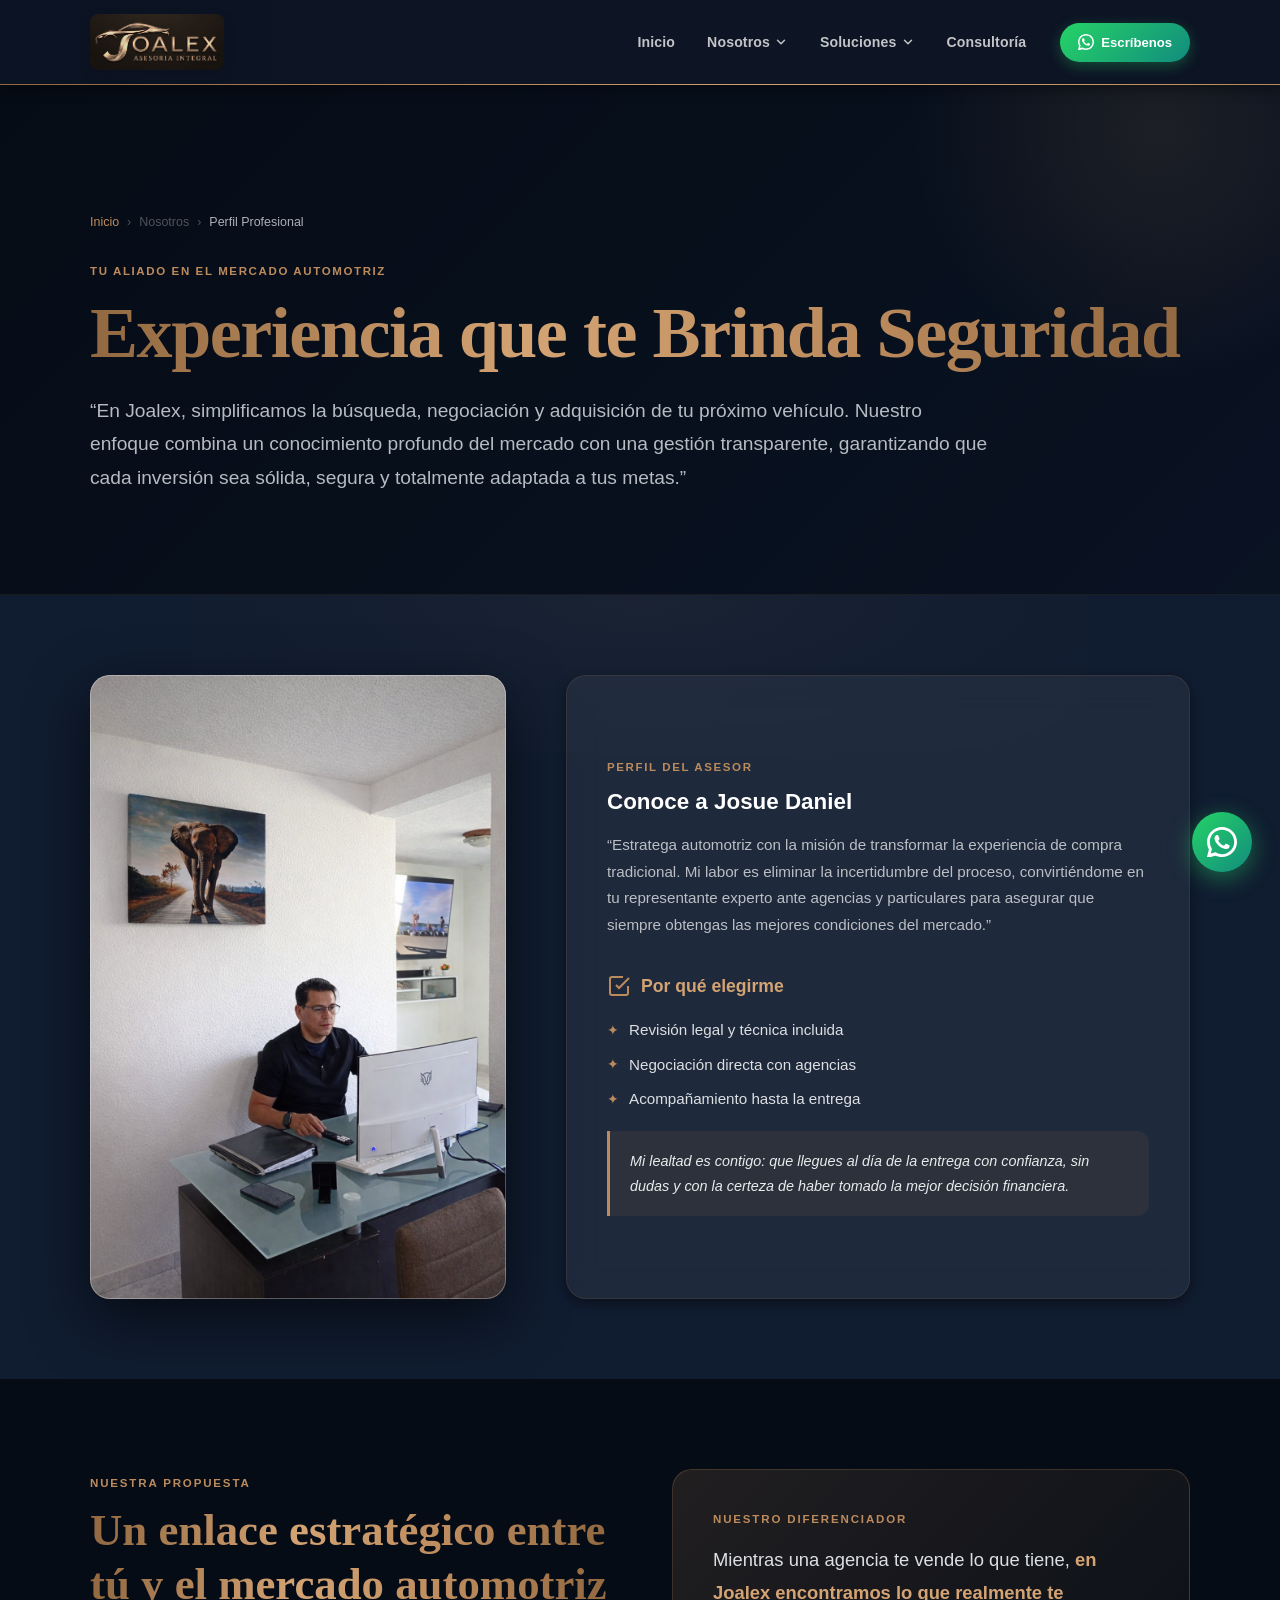
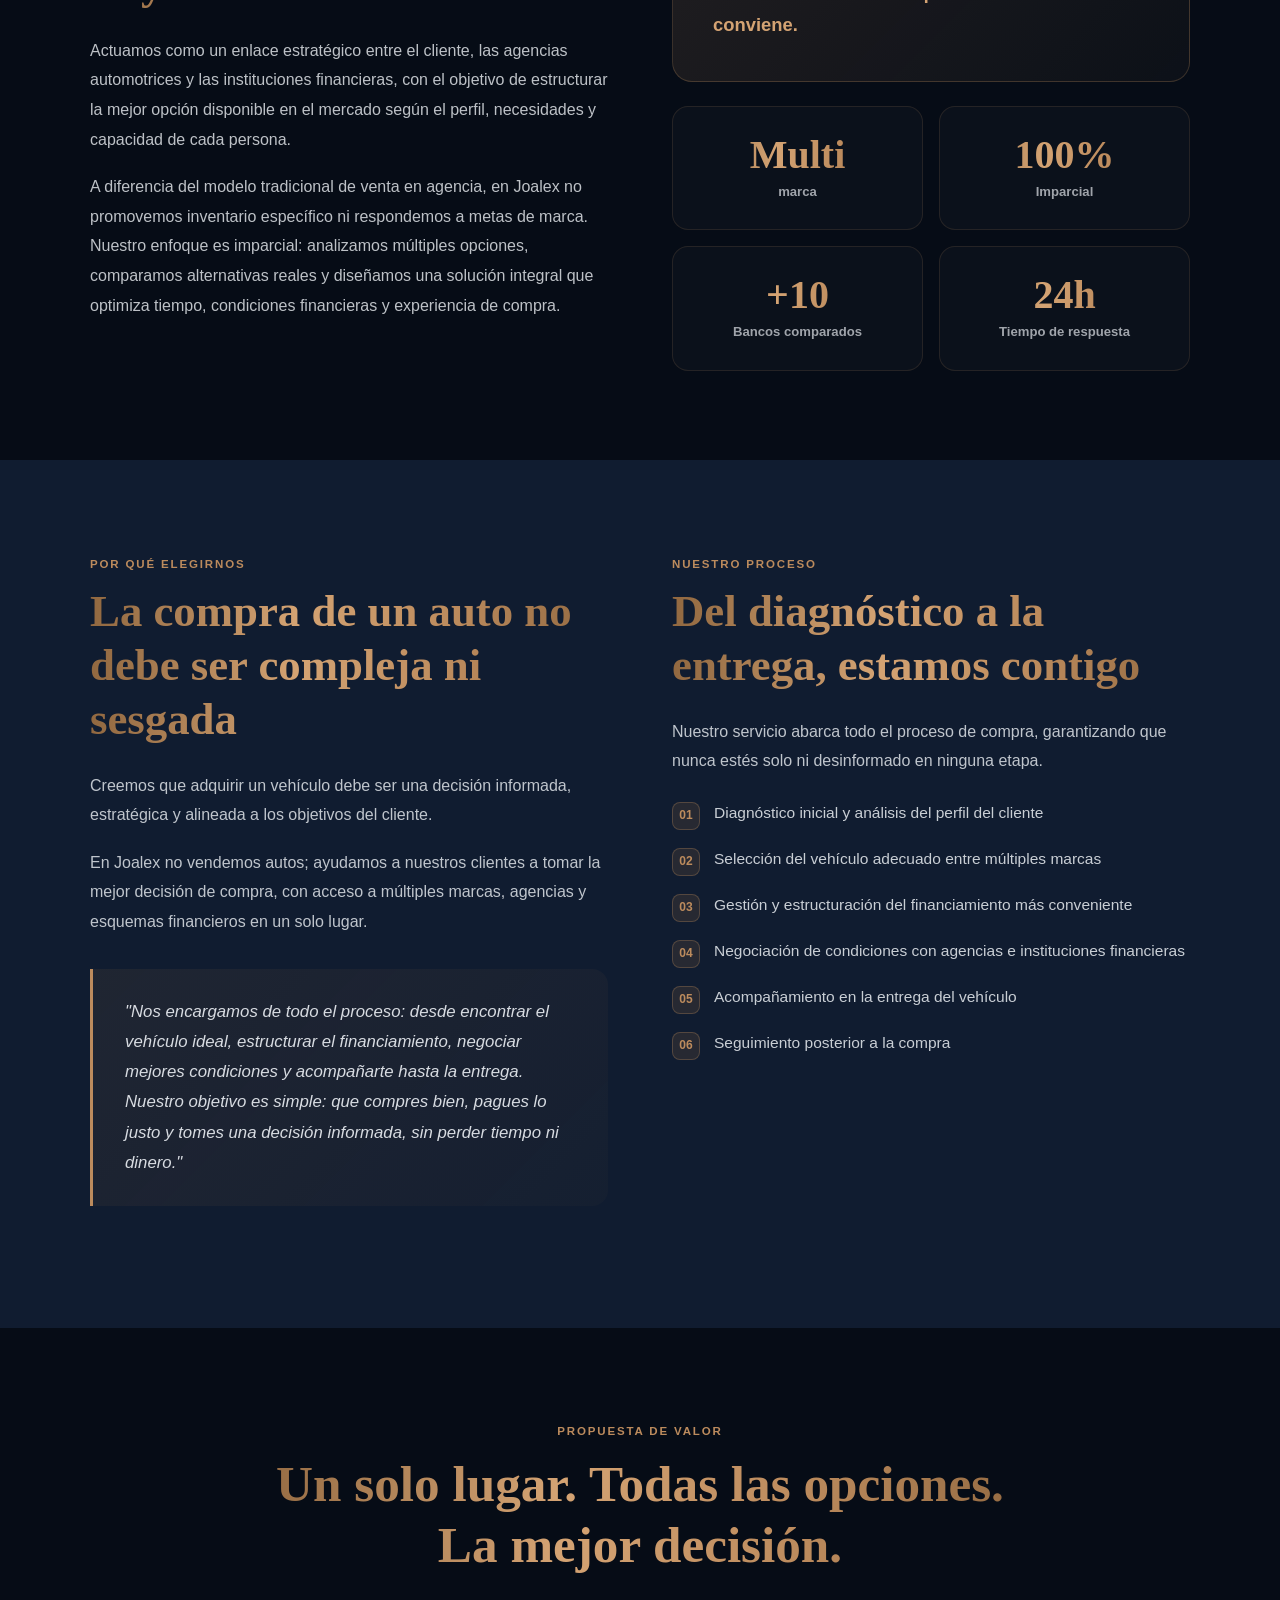
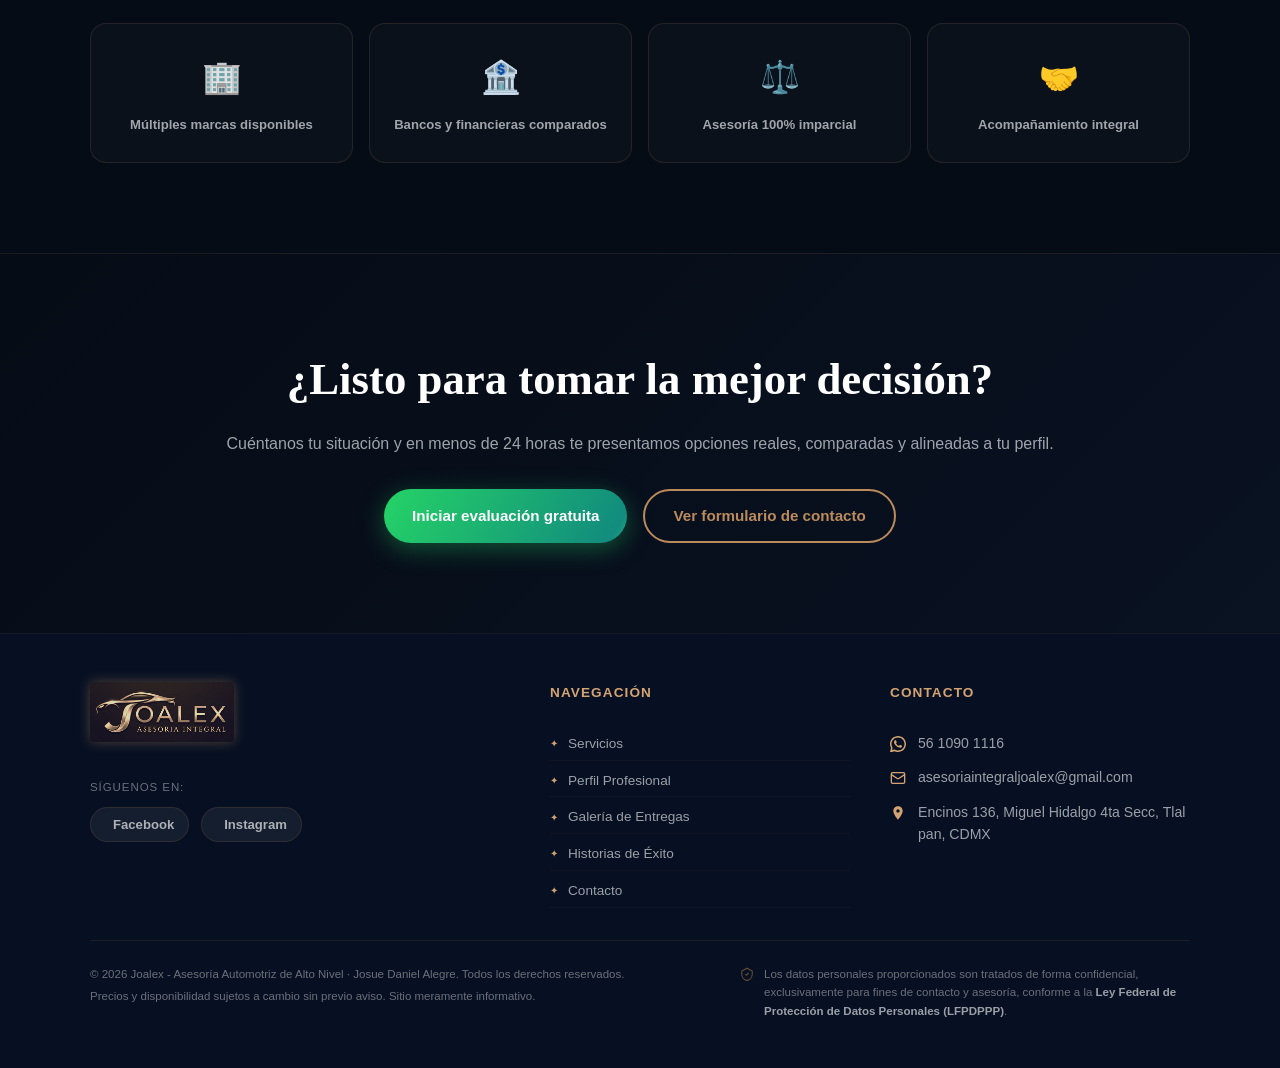
==== commit 520bf696: "Version 10" ====
--- a/acerca-de.html
+++ b/acerca-de.html
@@ -4,13 +4,13 @@
 <head>
   <meta charset="UTF-8" />
   <meta name="viewport" content="width=device-width, initial-scale=1.0" />
-  <title>Acerca de Joalex — Asesoría Automotriz Multimarca en México</title>
+  <title>Perfil Profesional — Joalex Asesoría Automotriz</title>
   <meta name="description"
-    content="Conoce a Joalex, firma mexicana especializada en intermediación automotriz multimarca. Asesoría experta, imparcial y personalizada para comprar el auto que realmente te conviene." />
+    content="Conoce el perfil profesional de Josue, asesor automotriz con amplia experiencia en el mercado mexicano. Asesoría experta, imparcial y transparente para comprar el auto que realmente te conviene." />
   <link rel="preconnect" href="https://fonts.googleapis.com" />
   <link rel="preconnect" href="https://fonts.gstatic.com" crossorigin />
   <link
-    href="https://fonts.googleapis.com/css2?family=Outfit:wght@300;400;500;600;700;800;900&family=Playfair+Display:ital,wght@0,700;0,800;1,700&display=swap"
+    href="https://fonts.googleapis.com/css2?family=Outfit:wght@300;400;500;600;700;800&family=Playfair+Display:ital,wght@0,500;0,700;0,800;1,500;1,700&display=swap"
     rel="stylesheet" />
   <meta http-equiv="Content-Security-Policy"
     content="default-src 'self'; script-src 'self' 'unsafe-inline' https://fonts.googleapis.com; style-src 'self' 'unsafe-inline' https://fonts.googleapis.com; font-src 'self' https://fonts.gstatic.com; img-src 'self' data: https://wa.me https://*.fbcdn.net https://cdn.simpleicons.org; connect-src 'self' https://wa.me; frame-src 'self' https://www.google.com https://maps.google.com;">
@@ -28,10 +28,11 @@
     <div class="header-inner container">
       <div class="logo">
         <a href="index.html" class="header-logo-link">
-          <img src="Logo.jpeg" alt="JOALEX Asesoría Integral" width="120" height="80"
-            style="height: 56px; width: auto; object-fit: contain; display: block; filter: sepia(1) hue-rotate(-15deg) saturate(1.2) brightness(0.85) drop-shadow(0 0 4px rgba(188,139,93,0.5));"
-            loading="lazy">
+          <img src="Logo.jpeg" alt="JOALEX Asesoría Integral"
+            style="height:56px;width:auto;object-fit:contain;display:block;filter:sepia(1) hue-rotate(-15deg) saturate(1.2) brightness(0.85) drop-shadow(0 0 4px rgba(188,139,93,0.5));"
+            loading="eager">
         </a>
+
       </div>
       <nav class="main-nav" id="mainNav" aria-label="Navegación principal">
         <a href="index.html" class="nav-link">Inicio</a>
@@ -44,34 +45,28 @@
           </button>
           <div class="nav-dropdown-menu" role="menu">
             <a href="acerca-de.html" class="nav-dropdown-item" role="menuitem"><span
-                class="nav-drop-icon">✦</span>Acerca de Joalex</a>
+                class="nav-drop-icon">✦</span>Perfil Profesional</a>
             <a href="mision-vision.html" class="nav-dropdown-item" role="menuitem"><span
-                class="nav-drop-icon">✦</span>Misión · Visión · Valores</a>
+                class="nav-drop-icon">✦</span>Filosofía y Valores</a>
             <a href="objetivo.html" class="nav-dropdown-item" role="menuitem"><span
-                class="nav-drop-icon">✦</span>Objetivo</a>
-            <a href="index.html#resumen" class="nav-dropdown-item" role="menuitem"><span
-                class="nav-drop-icon">✦</span>Quién es Josue</a>
+                class="nav-drop-icon">✦</span>Nuestro Compromiso</a>
           </div>
         </div>
         <div class="nav-dropdown-wrap">
           <button class="nav-link nav-dropdown-btn" aria-expanded="false" aria-haspopup="true">
-            Servicios <svg class="nav-arrow" viewBox="0 0 24 24" fill="none" stroke="currentColor" stroke-width="2.5"
+            Soluciones <svg class="nav-arrow" viewBox="0 0 24 24" fill="none" stroke="currentColor" stroke-width="2.5"
               stroke-linecap="round" stroke-linejoin="round" aria-hidden="true">
               <polyline points="6 9 12 15 18 9" />
             </svg>
           </button>
           <div class="nav-dropdown-menu" role="menu">
-            <a href="servicios.html" class="nav-dropdown-item" role="menuitem"><span class="nav-drop-icon">✦</span>Todos
-              los Servicios</a>
-            <a href="index.html#marcas" class="nav-dropdown-item" role="menuitem"><span
-                class="nav-drop-icon">✦</span>Marcas Disponibles</a>
-            <a href="index.html#seminuevos" class="nav-dropdown-item" role="menuitem"><span
-                class="nav-drop-icon">✦</span>Seminuevos</a>
-            <a href="index.html#experiencia" class="nav-dropdown-item" role="menuitem"><span
-                class="nav-drop-icon">✦</span>Experiencia Joalex</a>
-          </div>
-        </div>
-        <a href="servicios.html#contacto" class="nav-link">Contacto</a>
+            <a href="servicios.html" class="nav-dropdown-item" role="menuitem"><span class="nav-drop-icon">✦</span>Catálogo de Soluciones</a>
+            <a href="index.html#marcas" class="nav-dropdown-item" role="menuitem"><span class="nav-drop-icon">✦</span>Alianzas y Marcas</a>
+            <a href="index.html#seminuevos" class="nav-dropdown-item" role="menuitem"><span class="nav-drop-icon">✦</span>Inventario del Mes</a>
+            <a href="index.html#experiencia" class="nav-dropdown-item" role="menuitem"><span class="nav-drop-icon">✦</span>Galería de Entregas</a>
+          </div>
+        </div>
+        <a href="servicios.html#contacto" class="nav-link">Consultoría</a>
       </nav>
       <a href="https://wa.me/5215610901116?text=Hola%20Josue,%20quiero%20informes%20de%20un%20auto"
         class="header-wa-cta" target="_blank" rel="noopener noreferrer">
@@ -92,23 +87,22 @@
         <button class="mobile-accordion-btn" onclick="toggleAccordion(this)" aria-expanded="false">Nosotros <span
             class="mobile-acc-arrow">›</span></button>
         <div class="mobile-accordion-body">
-          <a href="acerca-de.html">Acerca de Joalex</a>
-          <a href="mision-vision.html">Misión · Visión · Valores</a>
-          <a href="objetivo.html">Objetivo</a>
-          <a href="index.html#resumen">Quién es Josue</a>
+          <a href="acerca-de.html">Perfil Profesional</a>
+          <a href="mision-vision.html">Filosofía y Valores</a>
+          <a href="objetivo.html">Nuestro Compromiso</a>
         </div>
       </div>
       <div class="mobile-accordion">
-        <button class="mobile-accordion-btn" onclick="toggleAccordion(this)" aria-expanded="false">Servicios <span
+        <button class="mobile-accordion-btn" onclick="toggleAccordion(this)" aria-expanded="false">Soluciones <span
             class="mobile-acc-arrow">›</span></button>
         <div class="mobile-accordion-body">
-          <a href="servicios.html">Todos los Servicios</a>
-          <a href="index.html#marcas">Marcas Disponibles</a>
-          <a href="index.html#seminuevos">Seminuevos</a>
-          <a href="index.html#experiencia">Experiencia Joalex</a>
-        </div>
-      </div>
-      <a href="servicios.html#contacto" class="mobile-nav-link">Contacto</a>
+          <a href="servicios.html">Catálogo de Soluciones</a>
+          <a href="index.html#marcas">Alianzas y Marcas</a>
+          <a href="index.html#seminuevos">Inventario del Mes</a>
+          <a href="index.html#experiencia">Galería de Entregas</a>
+        </div>
+      </div>
+      <a href="servicios.html#contacto" class="mobile-nav-link">Consultoría</a>
       <a href="https://wa.me/5215610901116" class="mobile-nav-link mobile-wa-link" target="_blank"
         rel="noopener noreferrer">
         <svg viewBox="0 0 24 24" fill="currentColor" style="width:20px;height:20px;flex-shrink:0;">
@@ -129,14 +123,52 @@
         <span>›</span>
         <span>Nosotros</span>
         <span>›</span>
-        <span style="color:rgba(241,245,249,0.7)">Acerca de Joalex</span>
-      </div>
-      <span class="section-eyebrow">Nuestra historia</span>
-      <h1 style="display:flex; flex-wrap:wrap; align-items:center;">Acerca de <span
-          style="color:var(--gold-light); margin:0 8px; font-size:0.7em; vertical-align:middle;">✦</span> Nosotros</h1>
-      <p class="page-hero-lead">Joalex es una firma mexicana especializada en intermediación automotriz multimarca,
-        enfocada en facilitar decisiones de compra inteligentes a través de asesoría experta y soluciones
-        personalizadas.</p>
+        <span style="color:rgba(241,245,249,0.7)">Perfil Profesional</span>
+      </div>
+      <span class="section-eyebrow" style="letter-spacing:0.14em; text-transform:uppercase; color:var(--gold); font-weight:800;">Tu aliado en el mercado automotriz</span>
+      <h1>Experiencia que te Brinda Seguridad</h1>
+      <p class="page-hero-lead">&ldquo;En Joalex, simplificamos la búsqueda, negociación y adquisición de tu próximo vehículo. Nuestro enfoque combina un conocimiento profundo del mercado con una gestión transparente, garantizando que cada inversión sea sólida, segura y totalmente adaptada a tus metas.&rdquo;</p>
+    </div>
+  </section>
+
+  <!-- ===================== PERFIL VISUAL ===================== -->
+  <section class="visual-section" style="background: var(--dark); padding: clamp(48px,7vw,80px) 0;">
+    <div class="container">
+      <div class="resumen-grid-visual">
+        <div class="resumen-image-wrapper">
+          <img src="Ejecutivo1.png?v=2" alt="Josue Alegre asesor automotriz profesional" class="resumen-img"
+            width="400" height="500" loading="lazy">
+          <img src="Ejecutivo2.png?v=2" alt="Josue Alegre Asesor Multimarca" class="resumen-img img-crossfade"
+            width="400" height="500" loading="lazy">
+        </div>
+        <div class="resumen-text-content">
+          <div class="minimal-card"
+            style="height:100%; display:flex; flex-direction:column; justify-content:center;">
+            <span style="font-size:0.72rem; font-weight:800; letter-spacing:0.14em; text-transform:uppercase; color:var(--gold); display:block; margin-bottom:10px;">Perfil del Asesor</span>
+            <h3 style="font-size:1.4rem; font-weight:700; color:white; margin-bottom:16px; line-height:1.3;">Conoce a Josue Daniel</h3>
+            <p style="font-size:0.95rem; color:rgba(255,255,255,0.7); line-height:1.75; margin-bottom:14px;">
+              &ldquo;Estratega automotriz con la misión de transformar la experiencia de compra tradicional. Mi labor
+              es eliminar la incertidumbre del proceso, convirtiéndome en tu representante experto ante agencias y
+              particulares para asegurar que siempre obtengas las mejores condiciones del mercado.&rdquo;
+            </p>
+            <h3 style="display:flex; align-items:center; gap:10px; font-size:1.1rem; font-weight:700; color:var(--gold-light); margin-bottom:18px; margin-top:20px;">
+              <svg viewBox="0 0 24 24" fill="none" stroke="currentColor" stroke-width="2" style="width:24px;height:24px;stroke:var(--gold);">
+                <polyline points="9 11 12 14 22 4"/><path d="M21 12v7a2 2 0 0 1-2 2H5a2 2 0 0 1-2-2V5a2 2 0 0 1 2-2h11"/>
+              </svg>
+              Por qué elegirme
+            </h3>
+            <ul class="habilidades">
+              <li><span class="check-gold">✦</span> Revisión legal y técnica incluida</li>
+              <li><span class="check-gold">✦</span> Negociación directa con agencias</li>
+              <li><span class="check-gold">✦</span> Acompañamiento hasta la entrega</li>
+            </ul>
+            <div class="commitment-box" style="margin-top:20px;">
+              Mi lealtad es contigo: que llegues al día de la entrega con confianza, sin dudas y con la certeza de
+              haber tomado la mejor decisión financiera.
+            </div>
+          </div>
+        </div>
+      </div>
     </div>
   </section>
 
@@ -178,8 +210,8 @@
                 <div class="pillar-label">Bancos comparados</div>
               </div>
               <div class="pillar-item">
-                <div class="pillar-num">0</div>
-                <div class="pillar-label">Metas de marca</div>
+                <div class="pillar-num">24h</div>
+                <div class="pillar-label">Tiempo de respuesta</div>
               </div>
             </div>
           </div>
@@ -327,8 +359,8 @@
           <h4 class="footer-title">Navegación</h4>
           <ul class="footer-links">
             <li><a href="servicios.html"><span>✦</span> Servicios</a></li>
-            <li><a href="index.html#resumen"><span>✦</span> Resumen Ejecutivo</a></li>
-            <li><a href="index.html#experiencia"><span>✦</span> Experiencia Joalex</a></li>
+            <li><a href="acerca-de.html"><span>✦</span> Perfil Profesional</a></li>
+            <li><a href="index.html#experiencia"><span>✦</span> Galería de Entregas</a></li>
             <li><a href="index.html#testimonios"><span>✦</span> Historias de Éxito</a></li>
             <li><a href="servicios.html#contacto"><span>✦</span> Contacto</a></li>
           </ul>
@@ -370,7 +402,7 @@
       <!-- Barra legal inferior -->
       <div class="footer-legal-bar">
         <div class="footer-legal-info">
-          <p>© 2025 Joalex Asesoría Automotriz · Josue Daniel Alegre. Todos los derechos reservados.</p>
+          <p>© 2026 Joalex - Asesoría Automotriz de Alto Nivel · Josue Daniel Alegre. Todos los derechos reservados.</p>
           <p>Precios y disponibilidad sujetos a cambio sin previo aviso. Sitio meramente informativo.</p>
         </div>
         <div class="footer-privacy-box">
--- a/style.css
+++ b/style.css
@@ -122,6 +122,20 @@
   gap: 20px;
   padding-top: 14px;
   padding-bottom: 14px;
+  min-height: 84px; /* 56px logo + 14px top + 14px bottom — prevents header collapse */
+}
+
+/* Force consistent logo size across all pages */
+.header-logo-link {
+  display: flex;
+  align-items: center;
+  flex-shrink: 0;
+}
+
+.header-logo-link img {
+  height: 56px !important;
+  width: auto !important;
+  display: block !important;
 }
 
 .logo {
@@ -1008,6 +1022,31 @@
   background: rgba(255, 255, 255, 0.04);
 }
 
+/* Micro-interacción: texto y ícono reaccionan al hover */
+.servicio-card:hover h3 {
+  color: var(--gold-light) !important;
+  transition: color 0.25s ease;
+}
+
+.servicio-card:hover p {
+  color: rgba(255, 255, 255, 0.88) !important;
+  transition: color 0.25s ease;
+}
+
+.servicio-card:hover .flip-front-icon {
+  transform: scale(1.08);
+  box-shadow: 0 8px 32px rgba(188, 139, 93, 0.25);
+  border-color: rgba(188, 139, 93, 0.55);
+  transition: transform 0.3s ease, box-shadow 0.3s ease, border-color 0.3s ease;
+}
+
+.servicio-card:hover .servicio-tags span {
+  background: rgba(145, 104, 64, 0.18);
+  color: var(--gold-light);
+  border-color: rgba(145, 104, 64, 0.38);
+  transition: all 0.25s ease;
+}
+
 .servicio-card.featured {
   background: linear-gradient(135deg, rgba(30, 41, 59, 0.5) 0%, rgba(15, 23, 42, 0.8) 100%);
   border-top-color: rgba(188, 139, 93, 0.3);
